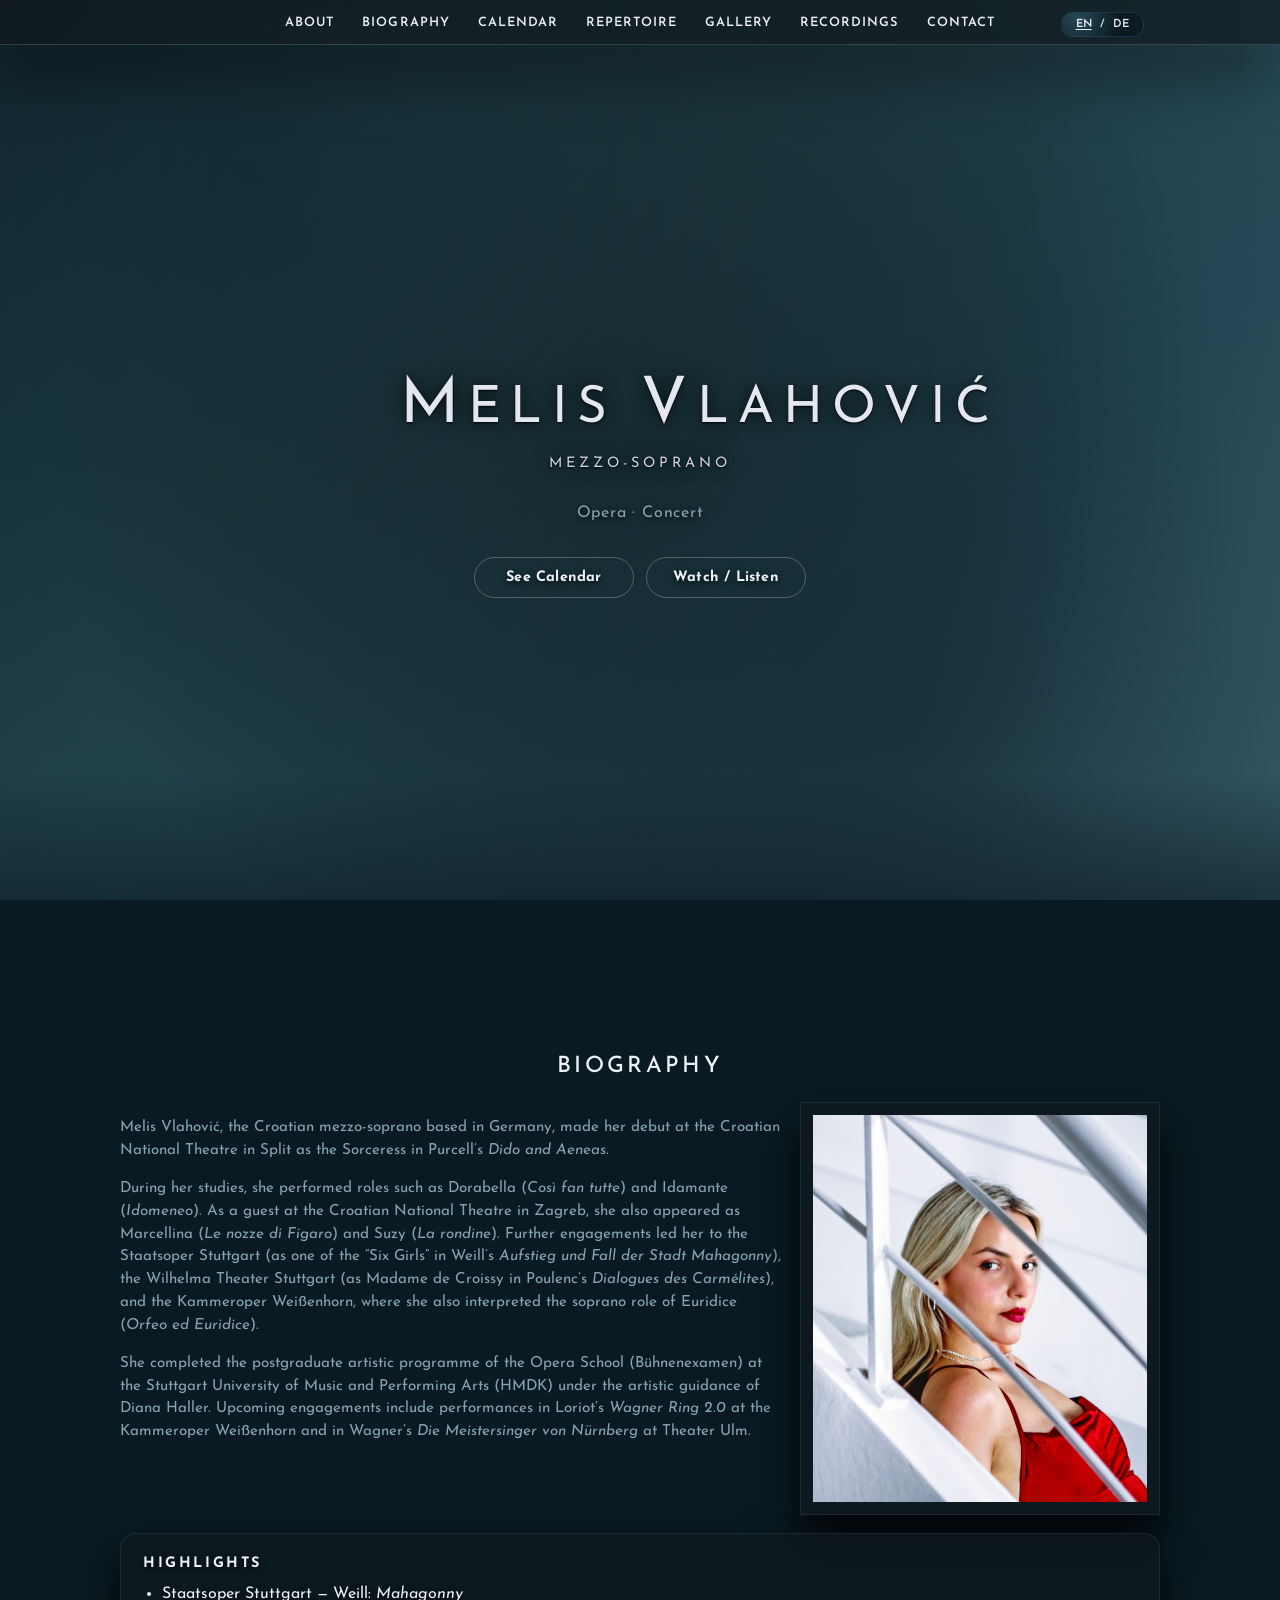
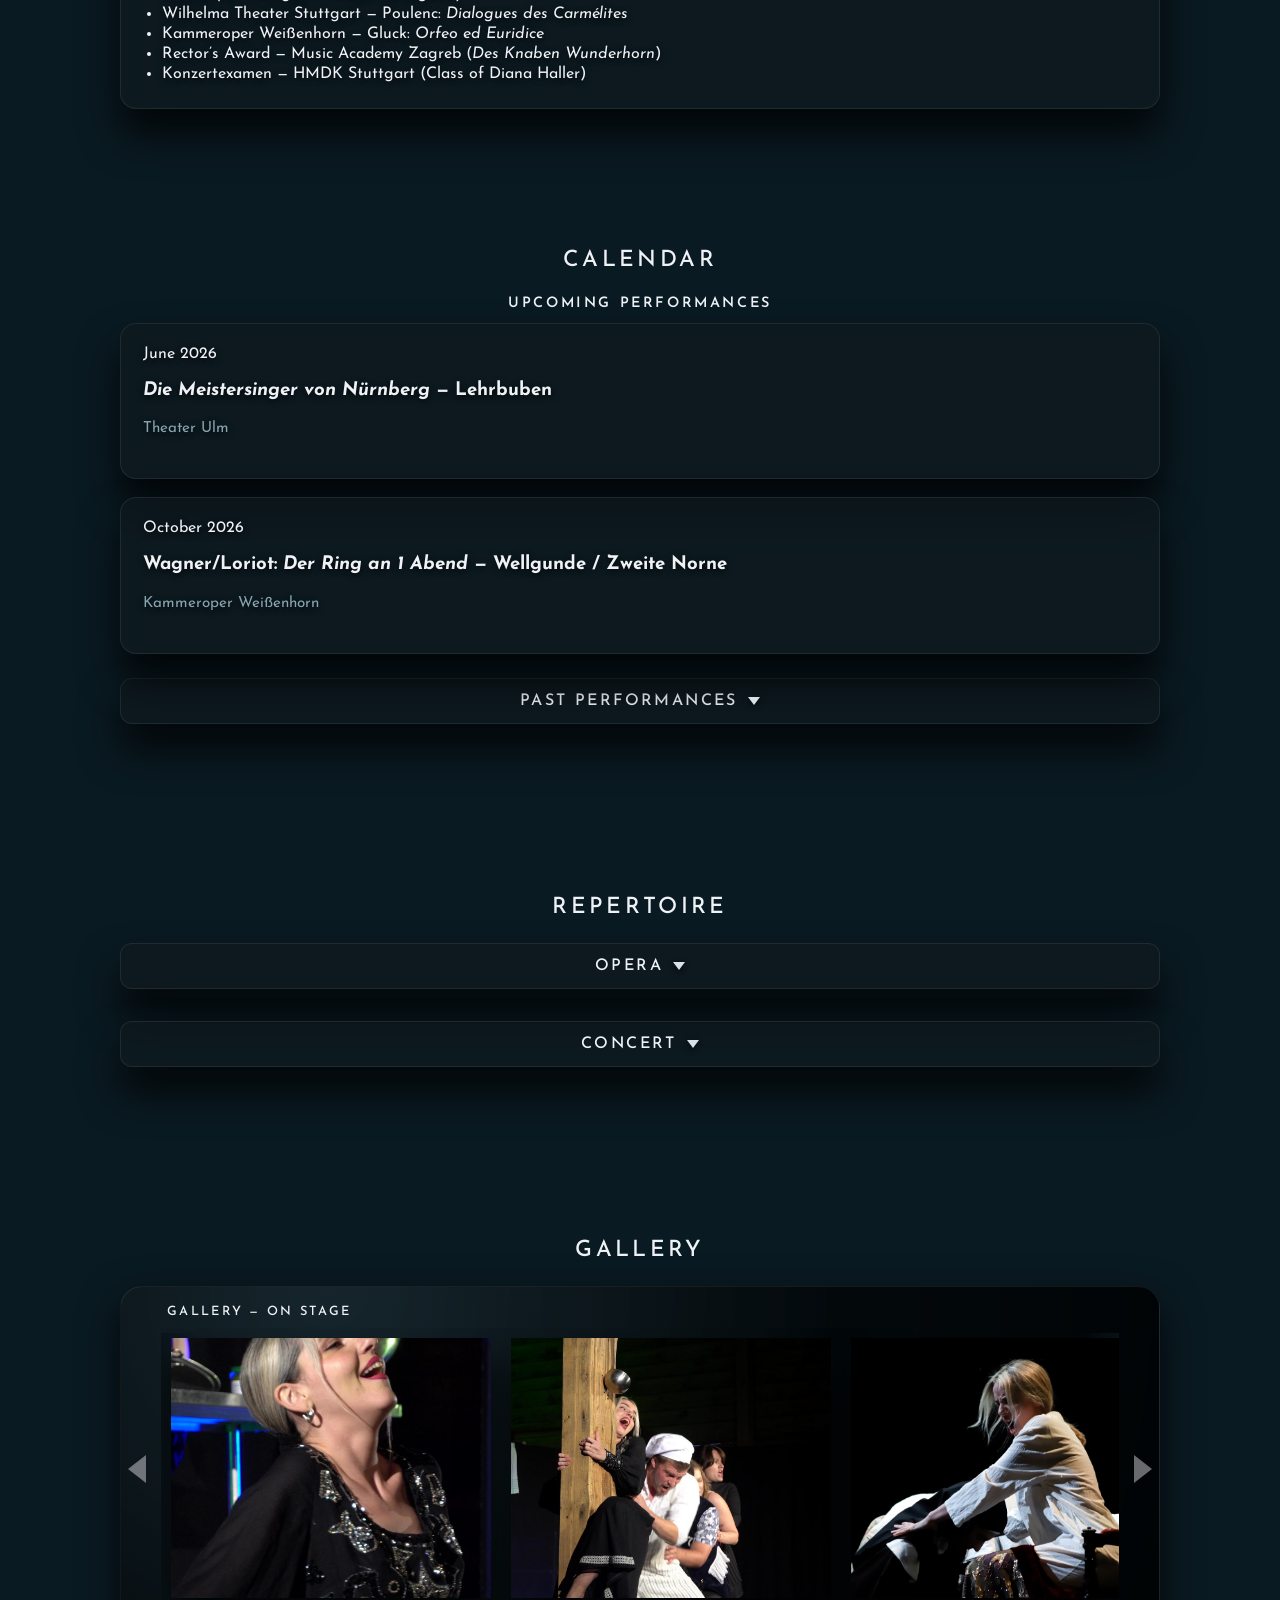
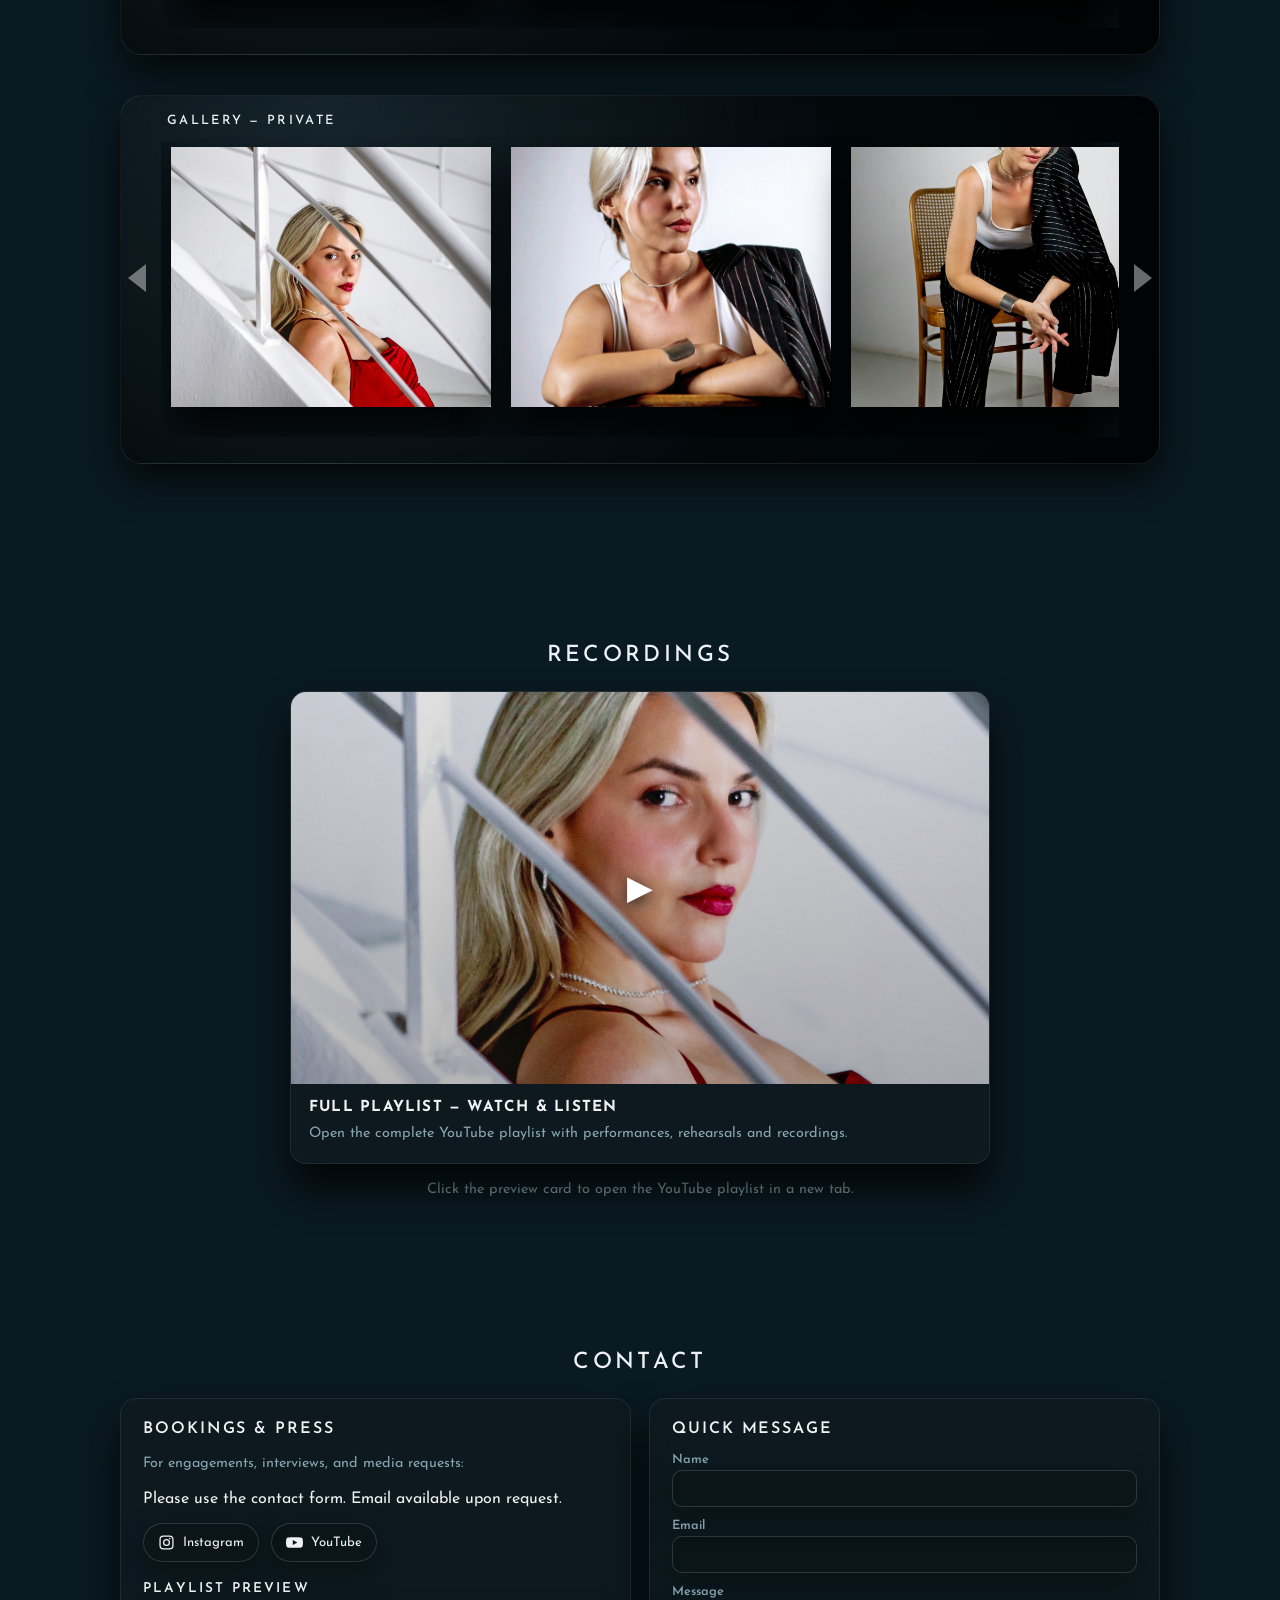
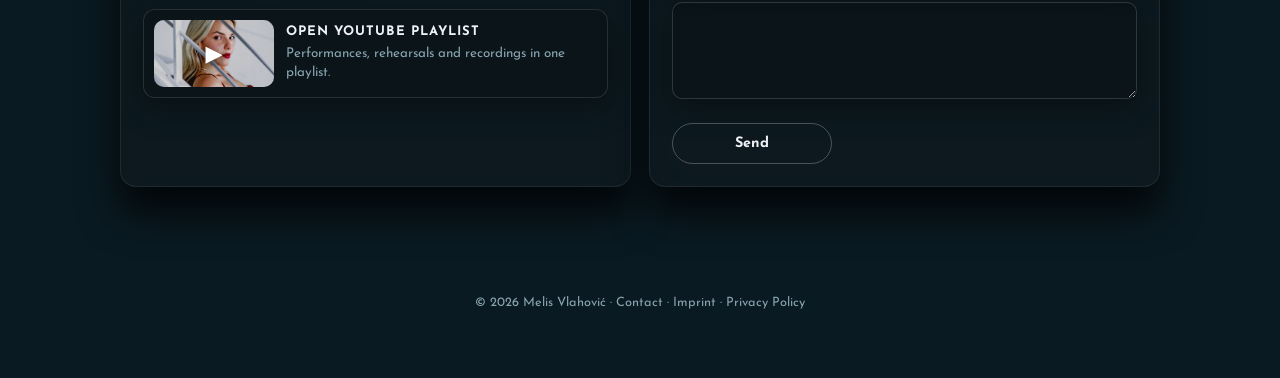
==== index.html @ 6793772f "Update index.html" ====
<!doctype html>
<html lang="en" class="preload">
<head>
  <link rel="icon" type="image/png" href="images/logo.png">

  <meta charset="utf-8" />
  <meta name="viewport" content="width=device-width, initial-scale=1" />

  <title>Melis Vlahović | Opera Singer & Mezzo-Soprano</title>

  <meta name="description"
        content="Official website of Melis Vlahović, opera singer and mezzo-soprano. Discover biography, repertoire, concerts, gallery and recordings." />
  <meta name="robots" content="index, follow" />
  <link rel="canonical" href="https://melisvlahovic.com/" />

  <meta http-equiv="Cache-Control" content="no-cache, no-store, must-revalidate">
  <meta http-equiv="Pragma" content="no-cache">
  <meta http-equiv="Expires" content="0">

  <meta property="og:type" content="website" />
  <meta property="og:site_name" content="Melis Vlahović" />
  <meta property="og:title" content="Melis Vlahović | Opera Singer & Mezzo-Soprano" />
  <meta property="og:description"
        content="Official website of Melis Vlahović, opera singer and mezzo-soprano. Discover biography, repertoire, concerts, gallery and recordings." />
  <meta property="og:image" content="https://melisvlahovic.com/images/bio.jpg?v=20251103" />
  <meta property="og:url" content="https://melisvlahovic.com/" />

  <meta name="twitter:card" content="summary_large_image" />
  <meta name="twitter:title" content="Melis Vlahović | Opera Singer & Mezzo-Soprano" />
  <meta name="twitter:description"
        content="Official website of Melis Vlahović, opera singer and mezzo-soprano." />
  <meta name="twitter:image" content="https://melisvlahovic.com/images/bio.jpg?v=20251103" />

  <script type="application/ld+json">
  {
    "@context": "https://schema.org",
    "@graph": [
      {
        "@type": "Person",
        "name": "Melis Vlahović",
        "alternateName": "Melis Vlahovic",
        "url": "https://melisvlahovic.com/",
        "image": "https://melisvlahovic.com/images/bio.jpg?v=20251103",
        "jobTitle": "Opera Singer",
        "description": "Melis Vlahović is a Croatian opera singer and mezzo-soprano based in Germany.",
        "nationality": "Croatian",
        "sameAs": [
          "https://www.instagram.com/melisvlahovic/",
          "https://youtube.com/playlist?list=PLsfj3DKT0-bZKl4kpj47O-Vz7iisqOKpC"
        ],
        "knowsAbout": [
          "Opera",
          "Opera singing",
          "Mezzo-soprano",
          "Concert performance",
          "Classical music"
        ],
        "homeLocation": {
          "@type": "Country",
          "name": "Germany"
        },
        "workLocation": [
          {
            "@type": "Country",
            "name": "Germany"
          },
          {
            "@type": "Country",
            "name": "Croatia"
          }
        ]
      },
      {
        "@type": "WebSite",
        "name": "Melis Vlahović",
        "url": "https://melisvlahovic.com/"
      }
    ]
  }
  </script>

  <script>
    (function () {
      const root = document.documentElement;
      const showPage = () => root.classList.remove('preload');

      if ('fonts' in document) {
        Promise.race([
          document.fonts.ready,
          new Promise(resolve => setTimeout(resolve, 1200))
        ]).then(showPage);
      } else {
        window.addEventListener('load', showPage);
      }
    })();
  </script>

  <link rel="preconnect" href="https://fonts.googleapis.com">
  <link rel="preconnect" href="https://fonts.gstatic.com" crossorigin>
  <link href="https://fonts.googleapis.com/css2?family=Josefin+Sans:wght@300;400;500;600;700&display=block" rel="stylesheet">

  <link rel="preload" as="image" href="images/bg.jpg?v=20251103">

  <style>
  :root {
    --text: #eef2f6;
    --muted: #88a4af;
    --surface-glass: rgba(15,25,30,0.6);
    --surface-border: rgba(255,255,255,0.08);
    --radius: 16px;
    --shadow-strong: 0 25px 40px rgba(0,0,0,0.8);
    --shadow-soft: 0 10px 30px rgba(0,0,0,.35);
    --accent-border: rgba(255,255,255,0.25);
    --accent-bg: rgba(255,255,255,0.08);
    --accent-bg-hover: rgba(255,255,255,0.15);
    --maxw: 1080px;
    --font-sans: "Josefin Sans", ui-sans-serif, system-ui, -apple-system, Segoe UI, Roboto, "Helvetica Neue", Arial;
    --font-elegant: "Didot","Bodoni MT","Times New Roman",serif;

    --lang-btn-bg: radial-gradient(circle at 20% 20%, rgba(40,77,93,0.9) 0%, rgba(10,26,34,0.8) 60%);
    --lang-btn-border: rgba(40,77,93,0.5);
    --lang-btn-text: #eef2f6;
  }

  * { box-sizing: border-box; }

  html, body {
    height: 100%;
    scroll-behavior: smooth;
    margin: 0;
  }

  html.preload body {
    opacity: 0;
  }

  body {
    font-family: var(--font-sans);
    color: var(--text);
    background:
      radial-gradient(circle at 30% 20%, rgba(84,141,150,0.18) 0%, rgba(0,0,0,0) 60%),
      radial-gradient(circle at 70% 80%, rgba(13,31,38,0.8) 0%, rgba(0,0,0,0) 70%),
      radial-gradient(circle at 50% 50%, rgba(9,20,26,0.9) 0%, rgba(0,0,0,0) 75%),
      linear-gradient(145deg, #0a1a22 0%, #122f34 25%, #1d3a40 40%, #284d5d 65%, #3a5f6d 80%, #436c7a 100%);
    background-attachment: fixed;
    background-color: #0a1a22;
    -webkit-font-smoothing: antialiased;
    transition: opacity .28s ease;
  }

  a { color: inherit; text-decoration-thickness: .08em; text-underline-offset: .18em; }

  a:focus-visible,
  button:focus-visible,
  input:focus-visible,
  textarea:focus-visible {
    outline: 2px solid #ffffff;
    outline-offset: 3px;
  }

  input, textarea,
  .bio-text-col, .bio-text-col *,
  .bio-highlights-card, .bio-highlights-card * {
    -webkit-user-select: text;
    user-select: text;
  }

  img {
    -webkit-user-drag: auto;
    user-select: auto;
  }

  .container { max-width: var(--maxw); margin: 0 auto; padding: 0 20px; }

  header.nav {
    position: sticky;
    top: 0;
    z-index: 100;
    backdrop-filter: blur(10px);
    background: rgba(15,20,25,0.6);
    border-bottom: 1px solid rgba(255,255,255,0.15);
    box-shadow: 0 30px 60px rgba(0,0,0,0.4);
  }

  .nav-inner {
    display: flex;
    flex-wrap: wrap;
    align-items: center;
    justify-content: center;
    gap: 12px;
    padding: 14px 0;
    text-align: center;
    position: relative;
  }

  nav.top-nav ul {
    list-style: none;
    display: flex;
    flex-wrap: wrap;
    gap: 28px;
    margin: 0;
    padding: 0;
    align-items: center;
    justify-content: center;
    text-align: center;
  }

  nav.top-nav a {
    color: var(--text);
    text-decoration: none;
    font-weight: 600;
    letter-spacing: .08em;
    text-transform: uppercase;
    font-size: .8rem;
    padding: 8px 0;
  }

  nav.top-nav a:hover, nav.top-nav a:focus { color: var(--muted); }

  .nav-right-row {
    position: absolute;
    right: 16px;
    top: 12px;
    display: flex;
    align-items: center;
    gap: 10px;
  }

  .lang-switcher-top {
    border-radius: 999px;
    padding: 6px 10px;
    background: var(--lang-btn-bg);
    border: 1px solid var(--lang-btn-border);
    color: var(--lang-btn-text);
    font-weight: 600;
    letter-spacing: .12em;
    text-transform: uppercase;
    font-size: .7rem;
    line-height: 1;
    display: flex;
    align-items: center;
    gap: 4px;
    text-shadow: 0 1px 1px rgba(0,0,0,0.3);
  }

  .lang-switcher-top button {
    background: transparent;
    border: 0;
    color: inherit;
    font: inherit;
    cursor: pointer;
    padding: 0 4px;
  }

  .lang-switcher-top button.active {
    text-decoration: underline;
    text-underline-offset: 2px;
  }

  .hero {
    position: relative;
    background-image:
      radial-gradient(circle at 20% 20%, rgba(11,28,38,0.4) 0%, rgba(29,58,64,0.3) 40%, rgba(40,77,93,0.3) 70%, rgba(67,108,122,0.3) 100%),
      url("images/bg.jpg?v=20251103");
    background-size: cover;
    background-repeat: no-repeat;
    background-position: 50% 50%;
    background-attachment: fixed;
    min-height: 110vh;
    display: flex;
    align-items: center;
    padding-bottom: 120px;
    font-family: var(--font-sans);
  }

  .hero::after {
    content: "";
    position: absolute;
    left: 0; right: 0; bottom: 0;
    height: 260px;
    background: linear-gradient(
      to bottom,
      rgba(10,26,34,0) 0%,
      rgba(10,26,34,0.5) 40%,
      rgba(10,26,34,0.85) 70%,
      #0a1a22 100%
    );
    pointer-events: none;
  }

  .hero-inner {
    position: relative;
    width: 100%;
    max-width: 520px;
    padding: 0 20px;
    text-align: center;
    color: var(--text);
    text-shadow: 0 2px 6px rgba(0,0,0,0.8);
    margin: 0 auto;
    margin-top: 40px;
  }

  .hero-name-block {
    text-transform: uppercase;
    font-family: var(--font-sans);
    line-height: 1.15;
    letter-spacing: .14em;
    margin: 0;
  }

  .hero-name-main,
  .hero-name-role {
    display: block;
    font-weight: 400;
    color: #e4e7f0;
    text-shadow:
      0 1px 2px rgba(0,0,0,0.9),
      0 0 18px rgba(0,0,0,0.8);
  }

  .hero-name-main {
    font-size: clamp(2.4rem, 4vw, 3.4rem);
    letter-spacing: .18em;
    white-space: nowrap;
  }

  .hero-name-part {
    display: inline-block;
  }

  .hero-name-main .hero-initial {
    font-size: 1.25em;
    display: inline-block;
  }

  .hero-name-main .rest-name {
    letter-spacing: .18em;
  }

  .hero-name-role {
    font-size: clamp(0.8rem, 1.2vw, 0.9rem);
    margin-top: 12px;
    letter-spacing: .28em;
    color: #d0d4de;
  }

  .hero-lines {
    max-width: 480px;
    margin: 28px auto 32px auto;
    color: var(--muted);
    font-size: 1rem;
    line-height: 1.5;
    text-shadow: 0 2px 6px rgba(0,0,0,0.8);
    text-align: center;
    letter-spacing: .05em;
  }

  .cta-row {
    display: flex;
    gap: 12px;
    flex-wrap: wrap;
    justify-content: center;
    margin-top: 8px;
    margin-bottom: 32px;
  }

  .btn {
    appearance: none;
    border: 0;
    border-radius: 999px;
    padding: 12px 18px;
    font-weight: 700;
    cursor: pointer;
    background: linear-gradient(135deg, #c6a667, #8fb9ff);
    color: #111;
    box-shadow: 0 2px 8px rgba(0,0,0,0.28);
    letter-spacing: .2px;
    min-width: 160px;
    text-align: center;
    text-decoration: none;
    font-size: .9rem;
    font-family: inherit;
  }

  .btn.secondary {
    background: transparent;
    color: var(--text);
    border: 1px solid rgba(255,255,255,0.25);
    box-shadow: none;
  }

  section.std-section { padding: 80px 0 60px; }

  section.std-section h2 {
    font-size: clamp(1.2rem, 2vw, 1.4rem);
    text-align: center;
    margin: 0 0 24px;
    color: var(--text);
    text-transform: uppercase;
    letter-spacing: .15em;
    font-weight: 500;
    font-family: var(--font-sans);
  }

  #biography.std-section {
    margin-top: -40px;
    padding-top: 60px;
  }

  .grid { display: grid; gap: 18px; }

  .card {
    background: var(--surface-glass);
    border-radius: var(--radius);
    border: 1px solid var(--surface-border);
    box-shadow: var(--shadow-strong);
    padding: 22px;
    backdrop-filter: blur(10px);
    color: var(--text);
    text-shadow: 0 2px 6px rgba(0,0,0,0.8);
  }

  .lead { color: var(--muted); font-size: .95rem; line-height: 1.5; }
  .list { padding-left: 1.2rem; margin: 0; }
  .list li { margin-bottom: 4px; }

  .bio-grid { display: grid; gap: 18px; }

  @media(min-width:900px){
    .bio-grid {
      grid-template-columns: minmax(0,1fr) 360px;
      align-items: start;
    }
  }

  .bio-photo-frame {
    background: var(--surface-glass);
    border: 1px solid var(--surface-border);
    border-radius: 0;
    box-shadow: var(--shadow-strong);
    padding: 12px;
    backdrop-filter: blur(10px);
  }

  .bio-photo-inner {
    width: 100%;
    aspect-ratio: 3 / 3.48;
    border-radius: 0;
    overflow: hidden;
    background: #000;
  }

  .bio-photo-inner img {
    width: 100%;
    height: 100%;
    object-fit: cover;
    display: block;
  }

  .bio-highlights-card { grid-column: 1 / -1; }

  .calendar-lang-wrap {
    display: grid;
    gap: 28px;
  }

  .calendar-group-title {
    margin: 0 0 12px;
    font-size: .9rem;
    letter-spacing: .18em;
    text-transform: uppercase;
    font-weight: 600;
    color: var(--text);
    text-align: center;
  }

  .calendar-subgrid {
    display: grid;
    gap: 18px;
  }

  .rep-block { margin-bottom: 32px; }

  .rep-header-btn {
    width: 100%;
    background: var(--surface-glass);
    border: 1px solid var(--surface-border);
    border-radius: 12px;
    padding: 14px 16px;
    cursor: pointer;
    color: var(--text);
    font-family: var(--font-sans);
    font-size: 1rem;
    font-weight: 500;
    text-transform: uppercase;
    letter-spacing: .15em;
    display: flex;
    justify-content: center;
    align-items: center;
    gap: 10px;
    box-shadow: var(--shadow-strong);
  }

  .rep-header-btn .caret {
    width: 0;
    height: 0;
    border-left: 6px solid transparent;
    border-right: 6px solid transparent;
    border-top: 8px solid #d8e2e6;
    filter: drop-shadow(0 2px 3px rgba(0,0,0,0.8));
  }

  .rep-header-btn.open .caret { transform: rotate(180deg); }
  .rep-content { display: none; margin-top: 16px; }
  .rep-content.open { display: block; }
  .rep-columns { display: grid; gap: 18px; }

  @media(min-width:700px){
    .rep-columns { grid-template-columns: repeat(2,1fr); }
  }

  .rep-col {
    background: var(--surface-glass);
    border-radius: var(--radius);
    border: 1px solid var(--surface-border);
    padding: 20px;
    box-shadow: var(--shadow-strong);
  }

  .rep-col h3 {
    margin-top: 0;
    font-size: .9rem;
    font-weight: 600;
    letter-spacing: .18em;
    text-transform: uppercase;
    color: var(--text);
  }

  .rep-role-list {
    list-style: none;
    padding: 0;
    margin: 0;
    display: grid;
    gap: 8px;
    font-size: .9rem;
    line-height: 1.4;
  }

  .rep-role-list li {
    background: rgba(0,0,0,0.3);
    padding: 8px 12px;
    border-radius: 8px;
    border: 1px solid rgba(255,255,255,0.15);
    box-shadow: var(--shadow-soft);
  }

  .carousel-block {
    max-width: 1200px;
    margin: 0 auto 40px;
    position: relative;
    padding: 18px 40px 26px;
    border-radius: 22px;
    border: 1px solid rgba(255,255,255,0.08);
    background: radial-gradient(circle at 20% 0%, rgba(255,255,255,0.05) 0%, rgba(0,0,0,0.65) 55%, rgba(0,0,0,0.85) 100%);
    box-shadow: 0 16px 40px rgba(0,0,0,0.75);
  }

  .carousel-block::before,
  .carousel-block::after {
    content: "";
    position: absolute;
    top: 46px;
    bottom: 26px;
    width: 40px;
    pointer-events: none;
    z-index: 5;
  }

  .carousel-block::before {
    left: 40px;
    background: linear-gradient(to right,
      rgba(10, 20, 26, 0.95),
      rgba(10, 20, 26, 0.0)
    );
  }

  .carousel-block::after {
    right: 40px;
    background: linear-gradient(to left,
      rgba(10, 20, 26, 0.95),
      rgba(10, 20, 26, 0.0)
    );
  }

  .bar {
    display: flex;
    align-items: center;
    justify-content: space-between;
    color: var(--text);
    margin-bottom: 10px;
    padding: 0 6px;
    position: relative;
    z-index: 10;
  }

  .bar h3 {
    margin: 0;
    font-size: .8rem;
    letter-spacing: .18em;
    text-transform: uppercase;
    font-weight: 500;
  }

  .carousel-track {
    display: flex;
    gap: 20px;
    overflow-x: auto;
    scroll-snap-type: x mandatory;
    -webkit-overflow-scrolling: touch;
    padding: 10px 10px 30px;
    scrollbar-width: none;
    position: relative;
    z-index: 6;
  }

  .carousel-track::-webkit-scrollbar { display: none; }

  .img-frame {
    width: 320px;
    height: 260px;
    border-radius: 0;
    overflow: hidden;
    background: #000;
    box-shadow: var(--shadow-strong);
    cursor: pointer;
    flex: 0 0 auto;
    scroll-snap-align: center;
  }

  .img-frame img {
    width: 100%;
    height: 100%;
    object-fit: cover;
    cursor: zoom-in;
    display: block;
  }

  .video-card {
    display: block;
    text-decoration: none;
    color: var(--text);
    background: var(--surface-glass);
    border-radius: var(--radius);
    border: 1px solid var(--surface-border);
    box-shadow: var(--shadow-strong);
    overflow: hidden;
    backdrop-filter: blur(10px);
    transition: transform .2s ease, border-color .2s ease, background .2s ease;
  }

  .video-card:hover {
    transform: translateY(-2px);
    border-color: rgba(255,255,255,0.18);
    background: rgba(20,30,36,0.72);
  }

  .video-thumb {
    position: relative;
    aspect-ratio: 16 / 9;
    background: #000;
    overflow: hidden;
  }

  .video-thumb img {
    width: 100%;
    height: 100%;
    object-fit: cover;
    display: block;
  }

  .video-thumb::after {
    content: "▶";
    position: absolute;
    inset: 0;
    display: grid;
    place-items: center;
    font-size: 2.1rem;
    color: #fff;
    text-shadow: 0 4px 16px rgba(0,0,0,0.8);
    background: linear-gradient(to bottom, rgba(0,0,0,0.12), rgba(0,0,0,0.28));
    pointer-events: none;
  }

  .video-card-body {
    padding: 16px 18px 18px;
  }

  .video-card-title {
    margin: 0 0 8px;
    font-size: .95rem;
    letter-spacing: .08em;
    text-transform: uppercase;
  }

  .video-card-text {
    margin: 0;
    color: var(--muted);
    font-size: .9rem;
    line-height: 1.5;
  }

  .recordings-grid {
    display: grid;
    gap: 18px;
    max-width: 700px;
    margin: 0 auto;
  }

  .recordings-note {
    margin-top: 18px;
    color: var(--muted);
    font-size: .9rem;
    text-align: center;
  }

  .contact-grid { display: grid; gap: 18px; }

  @media(min-width:800px){
    .contact-grid { grid-template-columns: repeat(2,1fr); }
  }

  .contact-card {
    background: var(--surface-glass);
    border-radius: var(--radius);
    border: 1px solid var(--surface-border);
    box-shadow: var(--shadow-strong);
    padding: 22px;
    backdrop-filter: blur(10px);
  }

  .contact-card h3 {
    margin-top: 0;
    font-size: 1rem;
    letter-spacing: .12em;
    text-transform: uppercase;
    font-weight: 600;
  }

  .lead-small {
    color: var(--muted);
    font-size: .9rem;
    line-height: 1.5;
    margin-bottom: 16px;
  }

  .socials {
    display: flex;
    flex-wrap: wrap;
    gap: 12px;
  }

  .chip-inline {
    border: 1px solid rgba(255,255,255,0.15);
    border-radius: 999px;
    padding: 10px 14px;
    text-decoration: none;
    font-size: .82rem;
    color: var(--text);
    background: rgba(0,0,0,0.2);
    box-shadow: var(--shadow-soft);
    display: inline-flex;
    align-items: center;
    gap: 8px;
    transition: transform .18s ease, background .18s ease, border-color .18s ease;
  }

  .chip-inline:hover {
    transform: translateY(-1px);
    background: rgba(255,255,255,0.06);
    border-color: rgba(255,255,255,0.22);
  }

  .chip-inline svg {
    width: 17px;
    height: 17px;
    fill: currentColor;
    flex: 0 0 auto;
  }

  .contact-media-list {
    margin-top: 20px;
    display: grid;
    gap: 12px;
  }

  .contact-media-list h4 {
    margin: 0 0 2px;
    font-size: .85rem;
    letter-spacing: .16em;
    text-transform: uppercase;
    font-weight: 600;
    color: var(--text);
  }

  .mini-video-link {
    display: grid;
    grid-template-columns: 120px 1fr;
    gap: 12px;
    align-items: center;
    text-decoration: none;
    color: var(--text);
    padding: 10px;
    border: 1px solid rgba(255,255,255,0.12);
    border-radius: 12px;
    background: rgba(0,0,0,0.2);
    box-shadow: var(--shadow-soft);
    transition: transform .18s ease, background .18s ease, border-color .18s ease;
  }

  .mini-video-link:hover {
    transform: translateY(-1px);
    background: rgba(255,255,255,0.06);
    border-color: rgba(255,255,255,0.22);
  }

  .mini-video-thumb {
    position: relative;
    aspect-ratio: 16 / 9;
    overflow: hidden;
    background: #000;
    border-radius: 10px;
  }

  .mini-video-thumb img {
    width: 100%;
    height: 100%;
    object-fit: cover;
    display: block;
  }

  .mini-video-thumb::after {
    content: "▶";
    position: absolute;
    inset: 0;
    display: grid;
    place-items: center;
    color: #fff;
    font-size: 1.4rem;
    text-shadow: 0 3px 12px rgba(0,0,0,0.8);
    background: rgba(0,0,0,0.18);
    pointer-events: none;
  }

  .mini-video-title {
    margin: 0 0 6px;
    font-size: .82rem;
    letter-spacing: .08em;
    text-transform: uppercase;
  }

  .mini-video-text {
    margin: 0;
    color: var(--muted);
    font-size: .84rem;
    line-height: 1.45;
  }

  label {
    font-size: .8rem;
    font-weight: 600;
    color: var(--muted);
    display: block;
    margin-bottom: 4px;
  }

  input, textarea {
    width: 100%;
    padding: 10px;
    margin: 0 0 12px;
    border-radius: 10px;
    background: rgba(0,0,0,0.2);
    border: 1px solid rgba(255,255,255,0.15);
    color: var(--text);
    font-family: inherit;
    font-size: .9rem;
    box-shadow: var(--shadow-soft);
  }

  input:focus, textarea:focus { outline: 1px solid var(--muted); }

  footer.site-footer {
    padding: 36px 0 56px;
    color: var(--muted);
    text-align: center;
    font-size: .8rem;
  }

  .legal-link {
    background: transparent;
    border: 0;
    padding: 0;
    margin: 0;
    color: var(--muted);
    text-decoration: none;
    font: inherit;
    cursor: pointer;
  }

  .legal-link:hover,
  .legal-link:focus {
    color: var(--text);
  }

  .legal-card h3 {
    margin-top: 22px;
    margin-bottom: 8px;
    font-size: .95rem;
    letter-spacing: .08em;
    text-transform: uppercase;
  }

  .legal-card p {
    margin: 10px 0;
    line-height: 1.7;
  }

  .lightbox-overlay {
    position: fixed;
    inset: 0;
    background: rgba(0,0,0,0.75);
    backdrop-filter: blur(4px);
    display: none;
    align-items: center;
    justify-content: center;
    padding: 20px;
    z-index: 9999;
  }

  .lightbox-overlay.active { display: flex; }

  .lightbox-inner-wrap {
    display: flex;
    flex-direction: column;
    align-items: center;
    max-width: 90vw;
  }

  .lightbox-inner {
    max-width: 90vw;
    max-height: 90vh;
    width: 90vw;
    height: 90vh;
    border-radius: 0;
    overflow: hidden;
    background: #000;
    box-shadow: 0 20px 40px rgba(0,0,0,0.9), 0 0 30px rgba(0,0,0,0.7);
    border: 1px solid rgba(255,255,255,0.25);
    display: flex;
    align-items: center;
    justify-content: center;
  }

  .lightbox-inner img {
    width: 100%;
    height: 100%;
    object-fit: contain;
    display: block;
    background: #000;
  }

  .lightbox-credit {
    margin-top: 12px;
    padding: 8px 12px;
    max-width: 90vw;
    text-align: center;
    font-size: .88rem;
    line-height: 1.4;
    color: #d8e2e6;
    background: rgba(0,0,0,0.45);
    border: 1px solid rgba(255,255,255,0.14);
    box-shadow: 0 8px 18px rgba(0,0,0,0.45);
  }

  .lightbox-credit a {
    color: #eef2f6;
    text-decoration: underline;
    text-underline-offset: 2px;
  }

  .lightbox-arrow {
    position: absolute;
    top: 50%;
    transform: translateY(-50%);
    width: 46px;
    height: 46px;
    border-radius: 999px;
    border: 1px solid rgba(255,255,255,0.7);
    background: rgba(0,0,0,0.5);
    color: #f5f5f5;
    display: flex;
    align-items: center;
    justify-content: center;
    font-size: 1.6rem;
    cursor: pointer;
    box-shadow: 0 8px 18px rgba(0,0,0,0.8);
  }

  .lightbox-arrow:hover {
    background: rgba(255,255,255,0.15);
  }

  .lightbox-prev { left: 24px; }
  .lightbox-next { right: 24px; }

  .gallery-arrow {
    position: absolute;
    top: 50%;
    transform: translateY(-50%);
    width: 52px;
    height: 52px;
    cursor: pointer;
    border: none;
    background: none;
    z-index: 20;
    opacity: 0.45;
    transition: opacity 0.18s ease, transform 0.18s ease;
  }

  .gallery-arrow-left::before,
  .gallery-arrow-right::before {
    content: "";
    display: inline-block;
    border-top: 14px solid transparent;
    border-bottom: 14px solid transparent;
  }

  .gallery-arrow-left::before {
    border-right: 18px solid rgba(255,255,255,0.9);
  }

  .gallery-arrow-right::before {
    border-left: 18px solid rgba(255,255,255,0.9);
  }

  .gallery-arrow-left { left: -10px; }
  .gallery-arrow-right { right: -10px; }

  .gallery-arrow:hover::before {
    filter: drop-shadow(0 0 4px rgba(255,255,255,0.8));
  }

  .gallery-arrow:hover {
    opacity: 1;
    transform: translateY(-50%) scale(1.06);
  }

  .to-top {
    position: fixed;
    right: 18px;
    bottom: 18px;
    z-index: 150;
    border: 1px solid rgba(255,255,255,0.18);
    background: rgba(10,26,34,0.82);
    color: var(--text);
    border-radius: 999px;
    padding: 12px 14px;
    min-width: 54px;
    box-shadow: 0 14px 30px rgba(0,0,0,0.35);
    backdrop-filter: blur(10px);
    cursor: pointer;
    font-family: inherit;
    font-size: .78rem;
    font-weight: 700;
    letter-spacing: .08em;
    text-transform: uppercase;
    opacity: 0;
    visibility: hidden;
    transform: translateY(12px);
    transition: opacity .2s ease, transform .2s ease, visibility .2s ease, background .2s ease;
  }

  .to-top.show {
    opacity: 1;
    visibility: visible;
    transform: translateY(0);
  }

  .to-top:hover {
    background: rgba(255,255,255,0.1);
  }

  @media (max-width: 980px) {
    .nav-right-row {
      position: static;
      width: 100%;
      justify-content: center;
      margin-top: 4px;
    }

    .nav-inner {
      padding-bottom: 12px;
    }

    nav.top-nav ul {
      gap: 16px;
    }
  }

  @media (max-width: 768px) {
    body {
      background-attachment: scroll;
    }

    .container {
      padding: 0 16px;
    }

    .hero {
      background-attachment: scroll;
      min-height: 100svh;
      padding-top: 40px;
      padding-bottom: 72px;
      align-items: center;
    }

    .hero::after {
      height: 220px;
    }

    .hero-inner {
      max-width: 100%;
      margin-top: 24px;
    }

    .hero-name-main {
      white-space: normal;
      line-height: 1.1;
      font-size: clamp(2rem, 9vw, 3rem);
    }

    .hero-name-part {
      display: block;
    }

    .hero-name-part + .hero-name-part {
      margin-top: 8px;
    }

    .hero-name-role {
      letter-spacing: .2em;
    }

    .hero-lines {
      margin: 22px auto 26px;
      font-size: .95rem;
    }

    .cta-row {
      flex-direction: column;
      align-items: center;
      gap: 10px;
    }

    .cta-row .btn {
      width: 100%;
      max-width: 280px;
    }

    #biography.std-section {
      margin-top: -20px;
      padding-top: 48px;
    }

    section.std-section {
      padding: 64px 0 48px;
    }

    .bio-photo-col {
      order: -1;
    }

    .bio-photo-frame {
      max-width: 420px;
      margin: 0 auto;
    }

    .contact-card,
    .card,
    .rep-col {
      padding: 18px;
    }

    .lightbox-inner {
      width: 94vw;
      height: 80vh;
    }

    .lightbox-credit {
      max-width: 94vw;
      font-size: .84rem;
      margin-top: 10px;
    }

    .lightbox-prev { left: 12px; }
    .lightbox-next { right: 12px; }

    .to-top {
      right: 14px;
      bottom: 14px;
      padding: 11px 13px;
      min-width: 50px;
      font-size: .72rem;
    }
  }

  @media (max-width: 640px) {
    nav.top-nav ul {
      gap: 10px 14px;
    }

    nav.top-nav a {
      font-size: .74rem;
      letter-spacing: .06em;
    }

    .carousel-block {
      padding: 16px 14px 20px;
      border-radius: 18px;
    }

    .carousel-block::before,
    .carousel-block::after,
    .gallery-arrow {
      display: none;
    }

    .carousel-track {
      padding: 8px 4px 16px;
      gap: 14px;
    }

    .img-frame {
      width: 240px;
      height: 190px;
    }

    .bar h3 {
      font-size: .74rem;
    }

    .socials {
      gap: 10px;
    }

    .chip-inline {
      width: 100%;
      justify-content: center;
    }

    .mini-video-link {
      grid-template-columns: 1fr;
    }
  }

  @media (max-width: 420px) {
    .hero-name-role {
      font-size: .76rem;
      letter-spacing: .16em;
    }

    .hero-name-main {
      font-size: clamp(1.9rem, 10vw, 2.5rem);
      letter-spacing: .14em;
    }

    .hero-name-main .rest-name {
      letter-spacing: .14em;
    }

    .img-frame {
      width: 210px;
      height: 170px;
    }

    .rep-header-btn {
      font-size: .92rem;
      padding: 13px 12px;
    }
  }
  </style>
</head>

<body>
<header class="nav">
  <div class="container">
    <div class="nav-inner">
      <nav aria-label="Primary" class="top-nav">
        <ul>
          <li><a href="#home" data-i18n="nav_about">About</a></li>
          <li><a href="#biography" data-i18n="nav_biography">Biography</a></li>
          <li><a href="#calendar" data-i18n="nav_calendar">Calendar</a></li>
          <li><a href="#repertoire" data-i18n="nav_repertoire">Repertoire</a></li>
          <li><a href="#gallery" data-i18n="nav_gallery">Gallery</a></li>
          <li><a href="#recordings" data-i18n="nav_recordings">Recordings</a></li>
          <li><a href="#contact" data-i18n="nav_contact">Contact</a></li>
        </ul>
      </nav>

      <div class="nav-right-row">
        <div class="lang-switcher-top" role="group" aria-label="Language switcher">
          <button type="button" data-lang="en" class="active" aria-pressed="true">EN</button>/<button type="button" data-lang="de" aria-pressed="false">DE</button>
        </div>
      </div>
    </div>
  </div>
</header>

<section id="home" class="hero">
  <div class="hero-inner">
    <h1 class="hero-name-block">
      <span class="hero-name-main">
        <span class="hero-name-part">
          <span class="hero-initial">M</span><span class="rest-name">ELIS</span>
        </span>
        <span class="hero-name-part">
          <span class="hero-initial">V</span><span class="rest-name">LAHOVIĆ</span>
        </span>
      </span>
      <span class="hero-name-role">MEZZO-SOPRANO</span>
    </h1>

    <div class="hero-lines">
      <span data-i18n="hero_line_1">Opera · Concert</span>
    </div>

    <div class="cta-row">
      <a class="btn secondary" href="#calendar" data-i18n="hero_cta_calendar">See Calendar</a>
      <a class="btn secondary" href="#recordings" data-i18n="hero_cta_watch">Watch / Listen</a>
    </div>
  </div>
</section>

<main id="top" class="container">

  <section id="biography" class="std-section">
    <h2 data-i18n="section_biography">Biography</h2>

    <div class="bio-grid">
      <div class="bio-text-col" data-lang-section="en">
        <p class="lead">
          Melis Vlahović, the Croatian mezzo-soprano based in Germany, made her debut at the Croatian National Theatre in Split as the Sorceress in Purcell’s <em>Dido and Aeneas</em>.
        </p>
        <p class="lead">
          During her studies, she performed roles such as Dorabella
          (<em>Così fan tutte</em>) and Idamante (<em>Idomeneo</em>). As a guest
          at the Croatian National Theatre in Zagreb, she also appeared as
          Marcellina (<em>Le nozze di Figaro</em>) and Suzy
          (<em>La rondine</em>). Further engagements led her to the Staatsoper
          Stuttgart (as one of the “Six Girls” in Weill’s
          <em>Aufstieg und Fall der Stadt Mahagonny</em>), the Wilhelma Theater
          Stuttgart (as Madame de Croissy in Poulenc’s
          <em>Dialogues des Carmélites</em>), and the Kammeroper Weißenhorn,
          where she also interpreted the soprano role of Euridice
          (<em>Orfeo ed Euridice</em>).
        </p>
        <p class="lead">
          She completed the postgraduate artistic programme of the Opera School
          (Bühnenexamen) at the Stuttgart University of Music and Performing Arts
          (HMDK) under the artistic guidance of Diana Haller. Upcoming engagements
          include performances in Loriot’s <em>Wagner Ring 2.0</em> at the
          Kammeroper Weißenhorn and in Wagner’s
          <em>Die Meistersinger von Nürnberg</em> at Theater Ulm.
        </p>
      </div>

      <div class="bio-text-col" data-lang-section="de" style="display:none;">
        <p class="lead">
          Melis Vlahović, die kroatische Mezzosopranistin mit Sitz in Deutschland, gab ihr Debüt am Kroatischen Nationaltheater in Split in der Rolle der Zauberin in Purcells <em>Dido and Aeneas</em>.
        </p>
        <p class="lead">
          Während ihres Studiums sang sie unter anderem Dorabella
          (<em>Così fan tutte</em>) und Idamante (<em>Idomeneo</em>). Als Gast
          am Kroatischen Nationaltheater Zagreb übernahm sie zudem die Rollen der
          Marcellina (<em>Le nozze di Figaro</em>) und der Suzy
          (<em>La rondine</em>). Weitere Engagements führten sie an die
          Staatsoper Stuttgart (als eines der „Sechs Mädchen“ in Weills
          <em>Aufstieg und Fall der Stadt Mahagonny</em>), an das Wilhelma
          Theater Stuttgart (als Madame de Croissy in Poulencs
          <em>Dialogues des Carmélites</em>) sowie an die Kammeroper Weißenhorn,
          wo sie als Euridice (<em>Orfeo ed Euridice</em>) auch die Sopranpartie
          interpretierte.
        </p>
        <p class="lead">
          Ihr Studium an der Hochschule für Musik und Darstellende Kunst
          Stuttgart (HMDK) schloss sie unter der künstlerischen Betreuung von
          Diana Haller mit dem Bühnenexamen (Opernschule) ab. Zukünftige
          Engagements beinhalten eine Mitwirkung in Loriots
          <em>Wagner Ring 2.0</em> an der Kammeroper Weißenhorn sowie in
          Wagners <em>Die Meistersinger von Nürnberg</em> am Theater Ulm.
        </p>
      </div>

      <div class="bio-photo-col">
        <div class="bio-photo-frame">
          <div class="bio-photo-inner">
            <img src="images/bio.jpg?v=20251103" alt="Melis Vlahović portrait" loading="lazy" />
          </div>
        </div>
      </div>

      <div class="card bio-highlights-card">
        <h3 style="margin-top:0; font-size:.9rem; letter-spacing:.18em; text-transform:uppercase;" data-i18n="highlights_title">Highlights</h3>
        <ul class="list">
          <li>Staatsoper Stuttgart — Weill: <em>Mahagonny</em></li>
          <li>Wilhelma Theater Stuttgart — Poulenc: <em>Dialogues des Carmélites</em></li>
          <li>Kammeroper Weißenhorn — Gluck: <em>Orfeo ed Euridice</em></li>
          <li>Rector’s Award — Music Academy Zagreb (<em>Des Knaben Wunderhorn</em>)</li>
          <li>Konzertexamen — HMDK Stuttgart (Class of Diana Haller)</li>
        </ul>
      </div>
    </div>
  </section>

  <section id="calendar" class="std-section">
    <h2 data-i18n="section_calendar">Calendar</h2>

    <div class="calendar-lang-wrap">
      <div data-lang-section="en">
        <h3 class="calendar-group-title" data-i18n="calendar_upcoming">Upcoming Performances</h3>
        <div class="calendar-subgrid">
          <article class="event card" itemscope itemtype="https://schema.org/Event">
            <time itemprop="startDate" datetime="2026-06">June 2026</time>
            <div>
              <h3 itemprop="name"><em>Die Meistersinger von Nürnberg</em> — Lehrbuben</h3>
              <p class="lead">
                <span itemprop="location" itemscope itemtype="https://schema.org/Place">
                  <span itemprop="name">Theater Ulm</span>
                </span>
              </p>
            </div>
          </article>

          <article class="event card" itemscope itemtype="https://schema.org/Event">
            <time itemprop="startDate" datetime="2026-10">October 2026</time>
            <div>
              <h3 itemprop="name">Wagner/Loriot: <em>Der Ring an 1 Abend</em> — Wellgunde / Zweite Norne</h3>
              <p class="lead">
                <span itemprop="location" itemscope itemtype="https://schema.org/Place">
                  <span itemprop="name">Kammeroper Weißenhorn</span>
                </span>
              </p>
            </div>
          </article>
        </div>

        <div class="rep-block" style="margin-top:24px;">
          <button class="rep-header-btn" data-collapse="past-en"
                  aria-expanded="false" aria-controls="past-en-content">
            <span data-i18n="calendar_past">Past Performances</span>
            <span class="caret" aria-hidden="true"></span>
          </button>

          <div class="rep-content" id="past-en-content" hidden>
            <div class="calendar-subgrid" style="margin-top:16px;">
              <article class="event card">
                <time datetime="2025-05">May 2025</time>
                <div>
                  <h3><em>Weill: Aufstieg und Fall der Stadt Mahagonny</em> — Fünfte Mädchen</h3>
                  <p class="lead">Staatsoper Stuttgart</p>
                </div>
              </article>

              <article class="event card">
                <time datetime="2024-10">October 2024</time>
                <div>
                  <h3><em>Gluck: Orfeo ed Euridice</em> — Euridice</h3>
                  <p class="lead">Kammeroper Weißenhorn</p>
                </div>
              </article>

              <article class="event card">
                <time datetime="2024-06">June 2024</time>
                <div>
                  <h3><em>Weill: Aufstieg und Fall der Stadt Mahagonny</em> — Fünfte Mädchen</h3>
                  <p class="lead">Staatsoper Stuttgart</p>
                </div>
              </article>

              <article class="event card">
                <time datetime="2023-07">July 2023</time>
                <div>
                  <h3><em>Poulenc: Dialogues des Carmélites</em> — Madame de Croissy</h3>
                  <p class="lead">Wilhelma Theater Stuttgart</p>
                </div>
              </article>

              <article class="event card">
                <time datetime="2021-11">November 2021</time>
                <div>
                  <h3><em>Puccini: La Rondine</em> — Suzy</h3>
                  <p class="lead">National Theater Zagreb</p>
                </div>
              </article>

              <article class="event card">
                <time datetime="2021-07">July 2021</time>
                <div>
                  <h3><em>Mozart: Le Nozze di Figaro ("Priča o ljubavi")</em> — Marcellina</h3>
                  <p class="lead">National Theater Zagreb</p>
                </div>
              </article>
            </div>
          </div>
        </div>
      </div>

      <div data-lang-section="de" style="display:none;">
        <h3 class="calendar-group-title" data-i18n="calendar_upcoming">Kommende Termine</h3>
        <div class="calendar-subgrid">
          <article class="event card" itemscope itemtype="https://schema.org/Event">
            <time itemprop="startDate" datetime="2026-06">Juni 2026</time>
            <div>
              <h3 itemprop="name"><em>Die Meistersinger von Nürnberg</em> — Lehrbuben</h3>
              <p class="lead">
                <span itemprop="location" itemscope itemtype="https://schema.org/Place">
                  <span itemprop="name">Theater Ulm</span>
                </span>
              </p>
            </div>
          </article>

          <article class="event card" itemscope itemtype="https://schema.org/Event">
            <time itemprop="startDate" datetime="2026-10">Oktober 2026</time>
            <div>
              <h3 itemprop="name">Wagner/Loriot: <em>Der Ring an 1 Abend</em> — Wellgunde / Zweite Norne</h3>
              <p class="lead">
                <span itemprop="location" itemscope itemtype="https://schema.org/Place">
                  <span itemprop="name">Kammeroper Weißenhorn</span>
                </span>
              </p>
            </div>
          </article>
        </div>

        <div class="rep-block" style="margin-top:24px;">
          <button class="rep-header-btn" data-collapse="past-de"
                  aria-expanded="false" aria-controls="past-de-content">
            <span data-i18n="calendar_past">Vergangene Termine</span>
            <span class="caret" aria-hidden="true"></span>
          </button>

          <div class="rep-content" id="past-de-content" hidden>
            <div class="calendar-subgrid" style="margin-top:16px;">
              <article class="event card">
                <time datetime="2025-05">Mai 2025</time>
                <div>
                  <h3><em>Weill: Aufstieg und Fall der Stadt Mahagonny</em> — Fünfte Mädchen</h3>
                  <p class="lead">Staatsoper Stuttgart</p>
                </div>
              </article>

              <article class="event card">
                <time datetime="2024-10">Oktober 2024</time>
                <div>
                  <h3><em>Gluck: Orfeo ed Euridice</em> — Euridice</h3>
                  <p class="lead">Kammeroper Weißenhorn</p>
                </div>
              </article>

              <article class="event card">
                <time datetime="2024-06">Juni 2024</time>
                <div>
                  <h3><em>Weill: Aufstieg und Fall der Stadt Mahagonny</em> — Fünfte Mädchen</h3>
                  <p class="lead">Staatsoper Stuttgart</p>
                </div>
              </article>

              <article class="event card">
                <time datetime="2023-07">Juli 2023</time>
                <div>
                  <h3><em>Poulenc: Dialogues des Carmélites</em> — Madame de Croissy</h3>
                  <p class="lead">Wilhelma Theater Stuttgart</p>
                </div>
              </article>

              <article class="event card">
                <time datetime="2021-11">November 2021</time>
                <div>
                  <h3><em>Puccini: La Rondine</em> — Suzy</h3>
                  <p class="lead">Nationaltheater Zagreb</p>
                </div>
              </article>

              <article class="event card">
                <time datetime="2021-07">Juli 2021</time>
                <div>
                  <h3><em>Mozart: Le Nozze di Figaro ("Priča o ljubavi")</em> — Marcellina</h3>
                  <p class="lead">Nationaltheater Zagreb</p>
                </div>
              </article>
            </div>
          </div>
        </div>
      </div>
    </div>
  </section>

  <section id="repertoire" class="std-section">
    <h2 data-i18n="section_repertoire">Repertoire</h2>

    <div class="rep-block">
      <button class="rep-header-btn" data-collapse="opera"
              aria-expanded="false" aria-controls="opera-content">
        <span data-i18n="rep_opera">Opera</span><span class="caret" aria-hidden="true"></span>
      </button>
      <div class="rep-content" id="opera-content" hidden>
        <div class="rep-columns">
          <div class="rep-col" data-lang-section="en">
            <h3>Opera (EN)</h3>
            <ul class="rep-role-list">
              <li>Berg: <em>Lulu</em> — Countess Geschwitz</li>
              <li>Bizet: <em>Carmen</em> — Carmen</li>
              <li>Donizetti: <em>Roberto Devereux</em> — Sara</li>
              <li>Gounod: <em>Faust</em> — Siébel</li>
              <li>Gluck: <em>Orfeo ed Euridice</em> — Euridice</li>
              <li>Humperdinck: <em>Hänsel und Gretel</em> — Hänsel</li>
              <li>Mascagni: <em>L’amico Fritz</em> — Beppe</li>
              <li>Massenet: <em>Werther</em> — Charlotte</li>
              <li>Massenet: <em>Cendrillon</em> — Dorothée</li>
              <li>Mozart: <em>Così fan tutte</em> — Dorabella</li>
              <li>Mozart: <em>Die Zauberflöte</em> — Second Lady</li>
              <li>Mozart: <em>Idomeneo</em> — Idamante</li>
              <li>Mozart: <em>Le nozze di Figaro</em> — Cherubino</li>
              <li>Mozart: <em>Le nozze di Figaro</em> — Marcellina</li>
              <li>Poulenc: <em>Dialogues des Carmélites</em> — Mme de Croissy</li>
              <li>Purcell: <em>Dido and Aeneas</em> — Dido</li>
              <li>Purcell: <em>Dido and Aeneas</em> — The Sorceress</li>
              <li>Puccini: <em>La rondine</em> — Suzy / Lolette</li>
              <li>Strauss, J.: <em>Die Fledermaus</em> — Prince Orlofsky</li>
              <li>Tchaikovsky: <em>Pikovaya Dama (Queen of Spades)</em> — Polina</li>
              <li>Weill: <em>Aufstieg und Fall der Stadt Mahagonny</em> — Fifth Girl</li>
            </ul>
          </div>
          <div class="rep-col" data-lang-section="de" style="display:none;">
            <h3>Oper (DE)</h3>
            <ul class="rep-role-list">
              <li>Berg: <em>Lulu</em> — Gräfin Geschwitz</li>
              <li>Bizet: <em>Carmen</em> — Carmen</li>
              <li>Donizetti: <em>Roberto Devereux</em> — Sara</li>
              <li>Gounod: <em>Faust</em> — Siébel</li>
              <li>Gluck: <em>Orfeo ed Euridice</em> — Euridice</li>
              <li>Humperdinck: <em>Hänsel und Gretel</em> — Hänsel</li>
              <li>Mascagni: <em>L’amico Fritz</em> — Beppe</li>
              <li>Massenet: <em>Werther</em> — Charlotte</li>
              <li>Massenet: <em>Cendrillon</em> — Dorothée</li>
              <li>Mozart: <em>Così fan tutte</em> — Dorabella</li>
              <li>Mozart: <em>Die Zauberflöte</em> — Zweite Dame</li>
              <li>Mozart: <em>Idomeneo</em> — Idamante</li>
              <li>Mozart: <em>Le nozze di Figaro</em> — Cherubino</li>
              <li>Mozart: <em>Le nozze di Figaro</em> — Marcellina</li>
              <li>Poulenc: <em>Dialogues des Carmélites</em> — Mme de Croissy</li>
              <li>Purcell: <em>Dido and Aeneas</em> — Dido</li>
              <li>Purcell: <em>Dido and Aeneas</em> — Die Zauberin</li>
              <li>Puccini: <em>La Rondine</em> — Suzy / Lolette</li>
              <li>Strauss, J.: <em>Die Fledermaus</em> — Prinz Orlofsky</li>
              <li>Tschaikowsky: <em>Pique Dame</em> — Polina</li>
              <li>Weill: <em>Aufstieg und Fall der Stadt Mahagonny</em> — Fünftes Mädchen</li>
            </ul>
          </div>
        </div>
      </div>
    </div>

    <div class="rep-block">
      <button class="rep-header-btn" data-collapse="concert"
              aria-expanded="false" aria-controls="concert-content">
        <span data-i18n="rep_concert">Concert</span><span class="caret" aria-hidden="true"></span>
      </button>
      <div class="rep-content" id="concert-content" hidden>
        <div class="rep-columns">
          <div class="rep-col" data-lang-section="en">
            <h3>Concert / Oratorio (EN)</h3>
            <ul class="rep-role-list">
              <li>Recital programs available on request</li>
            </ul>
          </div>
          <div class="rep-col" data-lang-section="de" style="display:none;">
            <h3>Konzert / Oratorium (DE)</h3>
            <ul class="rep-role-list">
              <li>Lieder- / Recital-Programme auf Anfrage erhältlich</li>
            </ul>
          </div>
        </div>
      </div>
    </div>
  </section>

  <section id="gallery" class="std-section">
    <h2 data-i18n="section_gallery">Gallery</h2>

    <div class="carousel-block">
      <div class="bar">
        <h3 data-i18n="gallery_stage">Gallery — On Stage</h3>
      </div>

      <button class="gallery-arrow gallery-arrow-left" data-target="#onstage-track" data-dir="left" aria-label="Previous"></button>
      <button class="gallery-arrow gallery-arrow-right" data-target="#onstage-track" data-dir="right" aria-label="Next"></button>

      <div class="carousel-track" id="onstage-track">
        <div class="img-frame"><img src="images/melis_onstage1.jpg?v=20260322" alt="On stage 1" loading="lazy" data-credit="© Oper Oder Spree, <em>Carmen</em> — Carmen"></div>
        <div class="img-frame"><img src="images/melis_onstage2.jpg?v=20260322" alt="On stage 2" loading="lazy" data-credit="© Oper Oder Spree, <em>Carmen</em> — Carmen"></div>
        <div class="img-frame"><img src="images/melis_onstage3.jpg?v=20260322" alt="On stage 3" loading="lazy" data-credit="© Wolfgang Silveri, <em>Dialogues des Carmélites</em> — Mme de Croissy"></div>
        <div class="img-frame"><img src="images/melis_onstage4.jpg?v=20260322" alt="On stage 4" loading="lazy" data-credit="© Martin Sigmund, <em>Aufstieg und Fall der Stadt Mahagonny</em> — Fünfte Mädchen"></div>
        <div class="img-frame"><img src="images/melis_onstage5.jpg?v=20260322" alt="On stage 5" loading="lazy" data-credit="© Martin Sigmund, <em>Aufstieg und Fall der Stadt Mahagonny</em> — Fünfte Mädchen"></div>
        <div class="img-frame"><img src="images/melis_onstage6.jpg?v=20260322" alt="On stage 6" loading="lazy" data-credit="© Wolfgang Silveri, <em>Dialogues des Carmélites</em> — Mme de Croissy"></div>
        <div class="img-frame"><img src="images/melis_onstage7.jpg?v=20260322" alt="On stage 7" loading="lazy" data-credit="© Wolfgang Silveri, <em>Dialogues des Carmélites</em> — Mme de Croissy"></div>
        <div class="img-frame"><img src="images/melis_onstage8.jpg?v=20260322" alt="On stage 8" loading="lazy" data-credit="© Sibylle Nunez Diaz, <em>Lulu</em> — Gräfin Geschwitz"></div>
        <div class="img-frame"><img src="images/melis_onstage9.jpg?v=20260322" alt="On stage 9" loading="lazy" data-credit="© Sibylle Nunez Diaz, <em>Lulu</em> — Gräfin Geschwitz"></div>
        <div class="img-frame"><img src="images/melis_onstage10.jpg?v=20260322" alt="On stage 10" loading="lazy" data-credit="© Christoph Kalscheuer, <em>Dialogues des Carmélites</em> — Mme de Croissy"></div>
        <div class="img-frame"><img src="images/melis_onstage11.jpg?v=20260322" alt="On stage 11" loading="lazy" data-credit="© Christoph Kalscheuer, <em>Dialogues des Carmélites</em> — Mme de Croissy"></div>
        <div class="img-frame"><img src="images/melis_onstage12.jpg?v=20260322" alt="On stage 12" loading="lazy" data-credit="© Christoph Kalscheuer, <em>Dialogues des Carmélites</em> — Mme de Croissy"></div>
        <div class="img-frame"><img src="images/melis_onstage13.jpg?v=20260322" alt="On stage 13" loading="lazy" data-credit="© National Theater Zagreb, <em>La Rondine</em> — Suzy"></div>
        <div class="img-frame"><img src="images/melis_onstage14.jpg?v=20260322" alt="On stage 14" loading="lazy" data-credit="© MUZA ZG, <em>Des Knaben Wunderhorn</em> — Sie"></div>
        <div class="img-frame"><img src="images/melis_onstage15.jpg?v=20260322" alt="On stage 15" loading="lazy" data-credit="© MUZA ZG, <em>Des Knaben Wunderhorn</em> — Sie"></div>
        <div class="img-frame"><img src="images/melis_onstage16.jpg?v=20260322" alt="On stage 16" loading="lazy" data-credit="© MUZA ZG, <em>Des Knaben Wunderhorn</em> — Sie"></div>
        <div class="img-frame"><img src="images/melis_onstage17.jpg?v=20260322" alt="On stage 17" loading="lazy" data-credit="© MUZA ZG, <em>Così fan tutte</em> — Dorabella"></div>
        <div class="img-frame"><img src="images/melis_onstage18.jpg?v=20260322" alt="On stage 18" loading="lazy" data-credit="© MUZA ZG, <em>Così fan tutte</em> — Dorabella"></div>
        <div class="img-frame"><img src="images/melis_onstage19.jpg?v=20260322" alt="On stage 19" loading="lazy" data-credit="© Christoph Kalscheuer, <em>Dialogues des Carmélites</em> — Mme de Croissy"></div>
        <div class="img-frame"><img src="images/melis_onstage20.jpg?v=20260322" alt="On stage 20" loading="lazy" data-credit="© Christoph Kalscheuer, <em>Dialogues des Carmélites</em> — Mme de Croissy"></div>
        <div class="img-frame"><img src="images/melis_onstage21.jpg?v=20260322" alt="On stage 21" loading="lazy" data-credit="© Christoph Kalscheuer, <em>Dialogues des Carmélites</em> — Mme de Croissy"></div>
      </div>
    </div>

    <div class="carousel-block">
      <div class="bar">
        <h3 data-i18n="gallery_private">Gallery — Private</h3>
      </div>

      <button class="gallery-arrow gallery-arrow-left" data-target="#private-track" data-dir="left" aria-label="Previous"></button>
      <button class="gallery-arrow gallery-arrow-right" data-target="#private-track" data-dir="right" aria-label="Next"></button>

      <div class="carousel-track" id="private-track">
        <div class="img-frame"><img src="images/melis_private1.jpg?v=20260322" alt="Private 1" loading="lazy" data-credit="© Nemi Bulat"></div>
        <div class="img-frame"><img src="images/melis_private2.jpg?v=20260322" alt="Private 2" loading="lazy" data-credit="© Nemi Bulat"></div>
        <div class="img-frame"><img src="images/melis_private3.jpg?v=20260322" alt="Private 3" loading="lazy" data-credit="© Nemi Bulat"></div>
        <div class="img-frame"><img src="images/melis_private4.jpg?v=20260322" alt="Private 4" loading="lazy" data-credit="© Nemi Bulat"></div>
        <div class="img-frame"><img src="images/melis_private5.jpg?v=20260322" alt="Private 5" loading="lazy" data-credit="© Nemi Bulat"></div>
        <div class="img-frame"><img src="images/melis_private6.jpg?v=20260322" alt="Private 6" loading="lazy" data-credit="© Nemi Bulat"></div>
        <div class="img-frame"><img src="images/melis_private7.jpg?v=20260322" alt="Private 7" loading="lazy" data-credit="© Nemi Bulat"></div>
        <div class="img-frame"><img src="images/melis_private8.jpg?v=20260322" alt="Private 8" loading="lazy" data-credit="© Nemi Bulat"></div>
        <div class="img-frame"><img src="images/melis_private9.jpg?v=20260322" alt="Private 9" loading="lazy" data-credit="© Nemi Bulat"></div>
      </div>
    </div>
  </section>

  <section id="recordings" class="std-section">
    <h2 data-i18n="section_recordings">Recordings</h2>

    <div class="recordings-grid">
      <a class="video-card" href="https://www.youtube.com/playlist?list=PLsfj3DKT0-bZKl4kpj47O-Vz7iisqOKpC" target="_blank" rel="noopener noreferrer">
        <div class="video-thumb">
          <img src="images/bio.jpg?v=20251103" alt="YouTube playlist preview" loading="lazy">
        </div>
        <div class="video-card-body">
          <h3 class="video-card-title" data-i18n="recordings_card_1_title">Full Playlist — Watch & Listen</h3>
          <p class="video-card-text" data-i18n="recordings_card_1_text">Open the complete YouTube playlist with performances, rehearsals and recordings.</p>
        </div>
      </a>
    </div>

    <p class="recordings-note" data-i18n="recordings_note">
      Click the preview card to open the YouTube playlist in a new tab.
    </p>
  </section>

  <section id="contact" class="std-section">
    <h2 data-i18n="section_contact">Contact</h2>

    <div class="contact-grid">
      <div class="contact-card">
        <h3 data-i18n="contact_bookings">Bookings & Press</h3>
        <p class="lead-small" data-i18n="contact_intro">For engagements, interviews, and media requests:</p>

        <p data-i18n="contact_form_note">Please use the contact form. Email available upon request.</p>

        <div class="socials" aria-label="Social links" style="margin-top:12px;">
          <a class="chip-inline" href="https://www.instagram.com/melisvlahovic/" target="_blank" rel="noopener noreferrer" aria-label="Instagram">
            <svg viewBox="0 0 24 24" aria-hidden="true">
              <path d="M7.75 2h8.5A5.75 5.75 0 0 1 22 7.75v8.5A5.75 5.75 0 0 1 16.25 22h-8.5A5.75 5.75 0 0 1 2 16.25v-8.5A5.75 5.75 0 0 1 7.75 2Zm0 1.8A3.95 3.95 0 0 0 3.8 7.75v8.5a3.95 3.95 0 0 0 3.95 3.95h8.5a3.95 3.95 0 0 0 3.95-3.95v-8.5a3.95 3.95 0 0 0-3.95-3.95h-8.5Zm8.95 1.55a1.15 1.15 0 1 1 0 2.3 1.15 1.15 0 0 1 0-2.3ZM12 7a5 5 0 1 1 0 10 5 5 0 0 1 0-10Zm0 1.8A3.2 3.2 0 1 0 12 15.2 3.2 3.2 0 0 0 12 8.8Z"/>
            </svg>
            <span>Instagram</span>
          </a>

          <a class="chip-inline" href="https://youtube.com/playlist?list=PLsfj3DKT0-bZKl4kpj47O-Vz7iisqOKpC" target="_blank" rel="noopener noreferrer" aria-label="YouTube">
            <svg viewBox="0 0 24 24" aria-hidden="true">
              <path d="M23.5 7.2a3 3 0 0 0-2.12-2.12C19.5 4.5 12 4.5 12 4.5s-7.5 0-9.38.58A3 3 0 0 0 .5 7.2 31.8 31.8 0 0 0 0 12a31.8 31.8 0 0 0 .5 4.8 3 3 0 0 0 2.12 2.12c1.88.58 9.38.58 9.38.58s7.5 0 9.38-.58a3 3 0 0 0 2.12-2.12A31.8 31.8 0 0 0 24 12a31.8 31.8 0 0 0-.5-4.8ZM9.6 15.6V8.4L16 12l-6.4 3.6Z"/>
            </svg>
            <span>YouTube</span>
          </a>
        </div>

        <div class="contact-media-list">
          <h4 data-i18n="contact_video_selection">Playlist Preview</h4>

          <a class="mini-video-link" href="https://www.youtube.com/playlist?list=PLsfj3DKT0-bZKl4kpj47O-Vz7iisqOKpC" target="_blank" rel="noopener noreferrer">
            <div class="mini-video-thumb">
              <img src="images/bio.jpg?v=20251103" alt="Playlist preview thumbnail" loading="lazy">
            </div>
            <div>
              <h5 class="mini-video-title" data-i18n="mini_video_title_1">Open YouTube playlist</h5>
              <p class="mini-video-text" data-i18n="mini_video_text_1">Performances, rehearsals and recordings in one playlist.</p>
            </div>
          </a>
        </div>
      </div>

      <div class="contact-card">
        <h3 data-i18n="quick_message_title">Quick Message</h3>
        <form action="https://formspree.io/f/xzdjqveo" method="POST">
          <label for="name" data-i18n="form_name">Name</label>
          <input id="name" name="name" required />

          <label for="email" data-i18n="form_email">Email</label>
          <input id="email" name="email" type="email" required />

          <label for="msg" data-i18n="form_message">Message</label>
          <textarea id="msg" name="message" rows="5" required></textarea>

          <input type="hidden" name="_subject" value="New message from Melis website" />

          <button class="btn secondary" type="submit" style="margin-top:8px;" data-i18n="form_send">Send</button>
        </form>
      </div>
    </div>
  </section>

  <footer class="site-footer">
    <p>
      © <span id="year"></span> Melis Vlahović ·
      <a href="#contact" style="color:var(--muted); text-decoration:none;" data-i18n="footer_contact">Contact</a> ·
      <button type="button" class="legal-link" id="impressumLink" data-i18n="footer_impressum">Impressum</button> ·
      <button type="button" class="legal-link" id="datenschutzLink" data-i18n="footer_privacy">Datenschutz</button>
    </p>
  </footer>

  <section id="impressum" class="std-section" style="display:none;">
    <h2 data-i18n="footer_impressum">Impressum</h2>

    <div class="card legal-card">
      <div data-lang-section="de">
        <p><strong>Angaben gemäß § 5 TMG</strong></p>

        <p>
          Melis Vlahović<br>
          E-Mail: melis.vlahovic@gmail.com
        </p>

        <h3>Haftung für Inhalte</h3>
        <p>Die Inhalte dieser Website wurden mit größter Sorgfalt erstellt. Für die Richtigkeit, Vollständigkeit und Aktualität der Inhalte wird jedoch keine Gewähr übernommen.</p>

        <h3>Haftung für Links</h3>
        <p>Diese Website enthält Links zu externen Websites Dritter. Für deren Inhalte wird keine Haftung übernommen.</p>

        <h3>Urheberrecht</h3>
        <p>Die durch die Seitenbetreiberin erstellten Inhalte und Werke auf dieser Website unterliegen dem Urheberrecht.</p>
      </div>

      <div data-lang-section="en" style="display:none;">
        <p><strong>Information according to § 5 TMG</strong></p>

        <p>
          Melis Vlahović<br>
          Email: melis.vlahovic@gmail.com
        </p>

        <h3>Liability for content</h3>
        <p>The contents of this website have been created with great care. However, no guarantee is given for the accuracy, completeness, or timeliness of the content.</p>

        <h3>Liability for links</h3>
        <p>This website contains links to external third-party websites. No liability is assumed for their content.</p>

        <h3>Copyright</h3>
        <p>All content created by the site owner on this website is subject to copyright law.</p>
      </div>
    </div>
  </section>

  <section id="datenschutz" class="std-section" style="display:none;">
    <h2 data-i18n="privacy_title">Datenschutzerklärung</h2>

    <div class="card legal-card">
      <div data-lang-section="de">
        <p data-i18n="privacy_intro">Diese Website verarbeitet personenbezogene Daten nur im technisch und funktional notwendigen Umfang.</p>

        <p>
          <strong data-i18n="privacy_responsible">Verantwortlich:</strong><br>
          Melis Vlahović<br>
          E-Mail: melis.vlahovic@gmail.com
        </p>

        <p>
          <strong data-i18n="privacy_logs_title">Server-Log-Dateien:</strong><br>
          <span data-i18n="privacy_logs_text">Der Hosting-Anbieter dieser Website erhebt und speichert automatisch Informationen in sogenannten Server-Log-Dateien, die Ihr Browser automatisch übermittelt.</span>
        </p>

        <p>
          <strong data-i18n="privacy_contact_title">Kontaktaufnahme:</strong><br>
          <span data-i18n="privacy_contact_text">Wenn Sie über das Kontaktformular oder per E-Mail Kontakt aufnehmen, werden Ihre Angaben ausschließlich zur Bearbeitung Ihrer Anfrage verwendet.</span>
        </p>

        <p>
          <strong data-i18n="privacy_rights_title">Ihre Rechte:</strong><br>
          <span data-i18n="privacy_rights_text">Sie haben das Recht auf Auskunft, Berichtigung und Löschung Ihrer personenbezogenen Daten im Rahmen der geltenden gesetzlichen Bestimmungen.</span>
        </p>
      </div>

      <div data-lang-section="en" style="display:none;">
        <p data-i18n="privacy_intro">This website processes personal data only to the extent technically necessary.</p>

        <p>
          <strong data-i18n="privacy_responsible">Responsible:</strong><br>
          Melis Vlahović<br>
          Email: melis.vlahovic@gmail.com
        </p>

        <p>
          <strong data-i18n="privacy_logs_title">Server log files:</strong><br>
          <span data-i18n="privacy_logs_text">The hosting provider automatically collects and stores information in server log files transmitted by your browser.</span>
        </p>

        <p>
          <strong data-i18n="privacy_contact_title">Contact:</strong><br>
          <span data-i18n="privacy_contact_text">If you contact us via form or email, your data will only be used to process your request.</span>
        </p>

        <p>
          <strong data-i18n="privacy_rights_title">Your rights:</strong><br>
          <span data-i18n="privacy_rights_text">You have the right to access, correct and delete your personal data in accordance with applicable laws.</span>
        </p>
      </div>
    </div>
  </section>

</main>

<button class="to-top" id="toTopBtn" type="button" aria-label="Return to top">
  ↑ Top
</button>

<div class="lightbox-overlay" id="lightbox">
  <button class="lightbox-arrow lightbox-prev" type="button" aria-label="Previous image">‹</button>

  <div class="lightbox-inner-wrap">
    <div class="lightbox-inner">
      <img id="lightbox-img" src="" alt="Enlarged image">
    </div>
    <div class="lightbox-credit" id="lightbox-credit"></div>
  </div>

  <button class="lightbox-arrow lightbox-next" type="button" aria-label="Next image">›</button>
</div>

<script>
document.documentElement.classList.remove('preload');
document.getElementById('year').textContent = new Date().getFullYear();

const translations = {
  en: {
    nav_about: "About",
    nav_biography: "Biography",
    nav_calendar: "Calendar",
    nav_repertoire: "Repertoire",
    nav_gallery: "Gallery",
    nav_recordings: "Recordings",
    nav_contact: "Contact",
    hero_line_1: "Opera · Concert",
    hero_cta_calendar: "See Calendar",
    hero_cta_watch: "Watch / Listen",
    section_biography: "Biography",
    section_calendar: "Calendar",
    calendar_upcoming: "Upcoming Performances",
    calendar_past: "Past Performances",
    section_repertoire: "Repertoire",
    rep_opera: "Opera",
    rep_concert: "Concert",
    section_gallery: "Gallery",
    gallery_stage: "Gallery — On Stage",
    gallery_private: "Gallery — Private",
    section_recordings: "Recordings",
    recordings_card_1_title: "Full Playlist — Watch & Listen",
    recordings_card_1_text: "Open the complete YouTube playlist with performances, rehearsals and recordings.",
    recordings_note: "Click the preview card to open the YouTube playlist in a new tab.",
    section_contact: "Contact",
    contact_bookings: "Bookings & Press",
    contact_intro: "For engagements, interviews, and media requests:",
    contact_video_selection: "Playlist Preview",
    mini_video_title_1: "Open YouTube playlist",
    mini_video_text_1: "Performances, rehearsals and recordings in one playlist.",
    quick_message_title: "Quick Message",
    form_name: "Name",
    form_email: "Email",
    form_message: "Message",
    form_send: "Send",
    footer_contact: "Contact",
    footer_impressum: "Imprint",
    footer_privacy: "Privacy Policy",
    contact_form_note: "Please use the contact form. Email available upon request.",
    highlights_title: "Highlights",
    privacy_title: "Privacy Policy",
    privacy_intro: "This website processes personal data only to the extent technically necessary.",
    privacy_responsible: "Responsible:",
    privacy_logs_title: "Server log files:",
    privacy_logs_text: "The hosting provider automatically collects and stores information in server log files transmitted by your browser.",
    privacy_contact_title: "Contact:",
    privacy_contact_text: "If you contact us via form or email, your data will only be used to process your request.",
    privacy_rights_title: "Your rights:",
    privacy_rights_text: "You have the right to access, correct and delete your personal data in accordance with applicable laws."
  },
  de: {
    nav_about: "Über mich",
    nav_biography: "Biografie",
    nav_calendar: "Kalender",
    nav_repertoire: "Repertoire",
    nav_gallery: "Galerie",
    nav_recordings: "Aufnahmen",
    nav_contact: "Kontakt",
    hero_line_1: "Oper · Konzert",
    hero_cta_calendar: "Kalender ansehen",
    hero_cta_watch: "Ansehen / Anhören",
    section_biography: "Biografie",
    section_calendar: "Kalender",
    calendar_upcoming: "Kommende Termine",
    calendar_past: "Vergangene Termine",
    section_repertoire: "Repertoire",
    rep_opera: "Oper",
    rep_concert: "Konzert",
    section_gallery: "Galerie",
    gallery_stage: "Galerie — Bühne",
    gallery_private: "Galerie — Privat",
    section_recordings: "Aufnahmen",
    recordings_card_1_title: "Gesamte Playlist — Ansehen & Anhören",
    recordings_card_1_text: "Die vollständige YouTube-Playlist mit Aufführungen, Proben und Aufnahmen öffnen.",
    recordings_note: "Klicken Sie auf die Vorschaukarte, um die YouTube-Playlist in einem neuen Tab zu öffnen.",
    section_contact: "Kontakt",
    contact_bookings: "Engagements & Presse",
    contact_intro: "Für Engagements, Interviews und Medienanfragen:",
    contact_video_selection: "Videoauswahl",
    mini_video_title_1: "YouTube-Playlist öffnen",
    mini_video_text_1: "Aufführungen, Proben und Aufnahmen in einer Playlist.",
    quick_message_title: "Nachricht senden",
    form_name: "Name",
    form_email: "E-Mail",
    form_message: "Nachricht",
    form_send: "Senden",
    footer_contact: "Kontakt",
    footer_impressum: "Impressum",
    footer_privacy: "Datenschutz",
    contact_form_note: "Bitte nutzen Sie das Kontaktformular. E-Mail auf Anfrage verfügbar.",
    highlights_title: "Highlights",
    privacy_title: "Datenschutzerklärung",
    privacy_intro: "Diese Website verarbeitet personenbezogene Daten nur im technisch und funktional notwendigen Umfang.",
    privacy_responsible: "Verantwortlich:",
    privacy_logs_title: "Server-Log-Dateien:",
    privacy_logs_text: "Der Hosting-Anbieter dieser Website erhebt und speichert automatisch Informationen in sogenannten Server-Log-Dateien, die Ihr Browser automatisch übermittelt.",
    privacy_contact_title: "Kontaktaufnahme:",
    privacy_contact_text: "Wenn Sie über das Kontaktformular oder per E-Mail Kontakt aufnehmen, werden Ihre Angaben ausschließlich zur Bearbeitung Ihrer Anfrage verwendet.",
    privacy_rights_title: "Ihre Rechte:",
    privacy_rights_text: "Sie haben das Recht auf Auskunft, Berichtigung und Löschung Ihrer personenbezogenen Daten im Rahmen der geltenden gesetzlichen Bestimmungen."
  }
};

const langButtons = document.querySelectorAll('.lang-switcher-top button');

function applyTranslations(lang) {
  document.querySelectorAll('[data-i18n]').forEach(el => {
    const key = el.getAttribute('data-i18n');
    if (translations[lang] && translations[lang][key]) {
      el.textContent = translations[lang][key];
    }
  });
}

function setLang(lang) {
  langButtons.forEach(b => {
    const isActive = b.getAttribute('data-lang') === lang;
    b.classList.toggle('active', isActive);
    b.setAttribute('aria-pressed', isActive ? 'true' : 'false');
  });

  document.querySelectorAll('[data-lang-section]').forEach(el => {
    el.style.display = (el.getAttribute('data-lang-section') === lang) ? '' : 'none';
  });

  applyTranslations(lang);

  try { localStorage.setItem('site-lang', lang); } catch (e) {}
}

langButtons.forEach(btn =>
  btn.addEventListener('click', () => setLang(btn.getAttribute('data-lang')))
);

(function initLang() {
  let initial = 'en';
  try {
    const saved = localStorage.getItem('site-lang');
    if (saved === 'en' || saved === 'de') initial = saved;
  } catch (e) {}
  setLang(initial);
})();

function setupRepToggle(btnSel, contentId){
  const btn = document.querySelector(btnSel);
  const content = document.getElementById(contentId);
  if (!btn || !content) return;

  btn.addEventListener('click', () => {
    const isOpen = btn.classList.toggle('open');
    content.classList.toggle('open', isOpen);
    btn.setAttribute('aria-expanded', isOpen ? 'true' : 'false');
    content.hidden = !isOpen;
  });
}
setupRepToggle('[data-collapse="opera"]','opera-content');
setupRepToggle('[data-collapse="concert"]','concert-content');
setupRepToggle('[data-collapse="past-en"]','past-en-content');
setupRepToggle('[data-collapse="past-de"]','past-de-content');

const lightboxEl = document.getElementById('lightbox');
const lightboxImgEl = document.getElementById('lightbox-img');
const lightboxCreditEl = document.getElementById('lightbox-credit');
const prevBtn = document.querySelector('.lightbox-prev');
const nextBtn = document.querySelector('.lightbox-next');

const galleryImages = Array.from(document.querySelectorAll('.img-frame img'));
let currentImgIndex = -1;

function updateLightboxContent(index) {
  lightboxImgEl.src = galleryImages[index].src;
  lightboxImgEl.alt = galleryImages[index].alt || "Enlarged image";
  lightboxCreditEl.innerHTML = galleryImages[index].dataset.credit || "";
}

function openLightbox(index) {
  currentImgIndex = index;
  updateLightboxContent(index);
  lightboxEl.classList.add('active');
}

function closeLightbox() {
  lightboxEl.classList.remove('active');
  lightboxImgEl.src = "";
  lightboxImgEl.alt = "Enlarged image";
  lightboxCreditEl.innerHTML = "";
  currentImgIndex = -1;
}

function showRelative(delta) {
  if (currentImgIndex < 0) return;
  const total = galleryImages.length;
  currentImgIndex = (currentImgIndex + delta + total) % total;
  updateLightboxContent(currentImgIndex);
}

galleryImages.forEach((img, index) => {
  img.addEventListener('click', (e) => {
    e.stopPropagation();
    openLightbox(index);
  });
});

lightboxEl.addEventListener('click', () => {
  closeLightbox();
});

document.querySelector('.lightbox-inner').addEventListener('click', (e) => {
  e.stopPropagation();
});

prevBtn.addEventListener('click', (e) => {
  e.stopPropagation();
  showRelative(-1);
});

nextBtn.addEventListener('click', (e) => {
  e.stopPropagation();
  showRelative(1);
});

document.addEventListener('keydown', (e) => {
  if (!lightboxEl.classList.contains('active')) return;
  if (e.key === 'Escape') {
    closeLightbox();
  } else if (e.key === 'ArrowRight') {
    showRelative(1);
  } else if (e.key === 'ArrowLeft') {
    showRelative(-1);
  }
});

document.querySelectorAll('.gallery-arrow').forEach(btn => {
  btn.addEventListener('click', () => {
    const target = btn.getAttribute('data-target');
    const dir = btn.getAttribute('data-dir');
    const track = document.querySelector(target);
    if (!track) return;
    const card = track.querySelector('.img-frame');
    const step = card ? (card.clientWidth + 20) : 340;
    track.scrollBy({ left: dir === 'left' ? -step : step, behavior: 'smooth' });
  });
});

const toTopBtn = document.getElementById('toTopBtn');

function toggleToTopButton() {
  if (window.scrollY > 500) {
    toTopBtn.classList.add('show');
  } else {
    toTopBtn.classList.remove('show');
  }
}

window.addEventListener('scroll', toggleToTopButton, { passive: true });

toTopBtn.addEventListener('click', () => {
  window.scrollTo({ top: 0, behavior: 'smooth' });
});

toggleToTopButton();

function toggleLegal(sectionId) {
  const imp = document.getElementById('impressum');
  const dat = document.getElementById('datenschutz');
  const el = document.getElementById(sectionId);

  const isAlreadyOpen = el.style.display === 'block';

  imp.style.display = 'none';
  dat.style.display = 'none';

  if (!isAlreadyOpen) {
    el.style.display = 'block';
    el.scrollIntoView({ behavior: 'smooth', block: 'start' });
  }
}

document.getElementById('impressumLink').addEventListener('click', function (e) {
  e.preventDefault();
  toggleLegal('impressum');
});

document.getElementById('datenschutzLink').addEventListener('click', function (e) {
  e.preventDefault();
  toggleLegal('datenschutz');
});
</script>

</body>
</html>
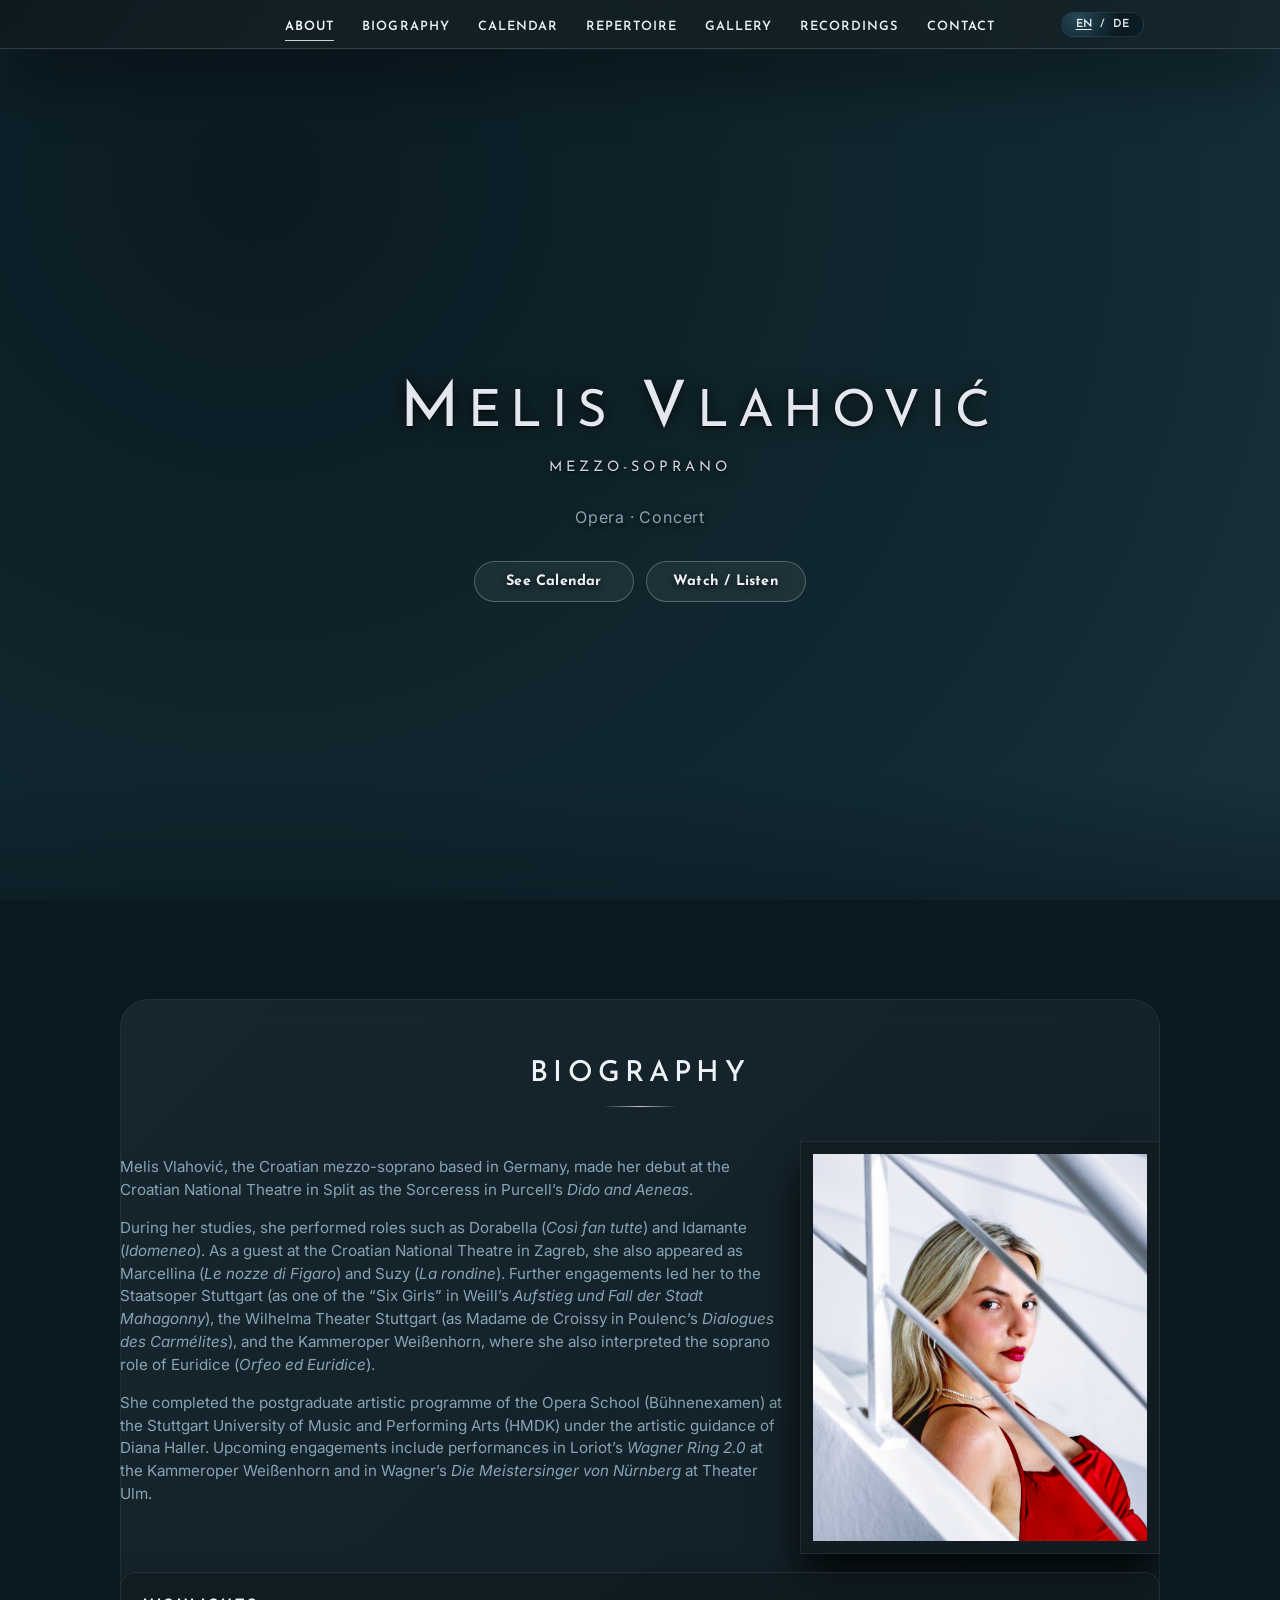
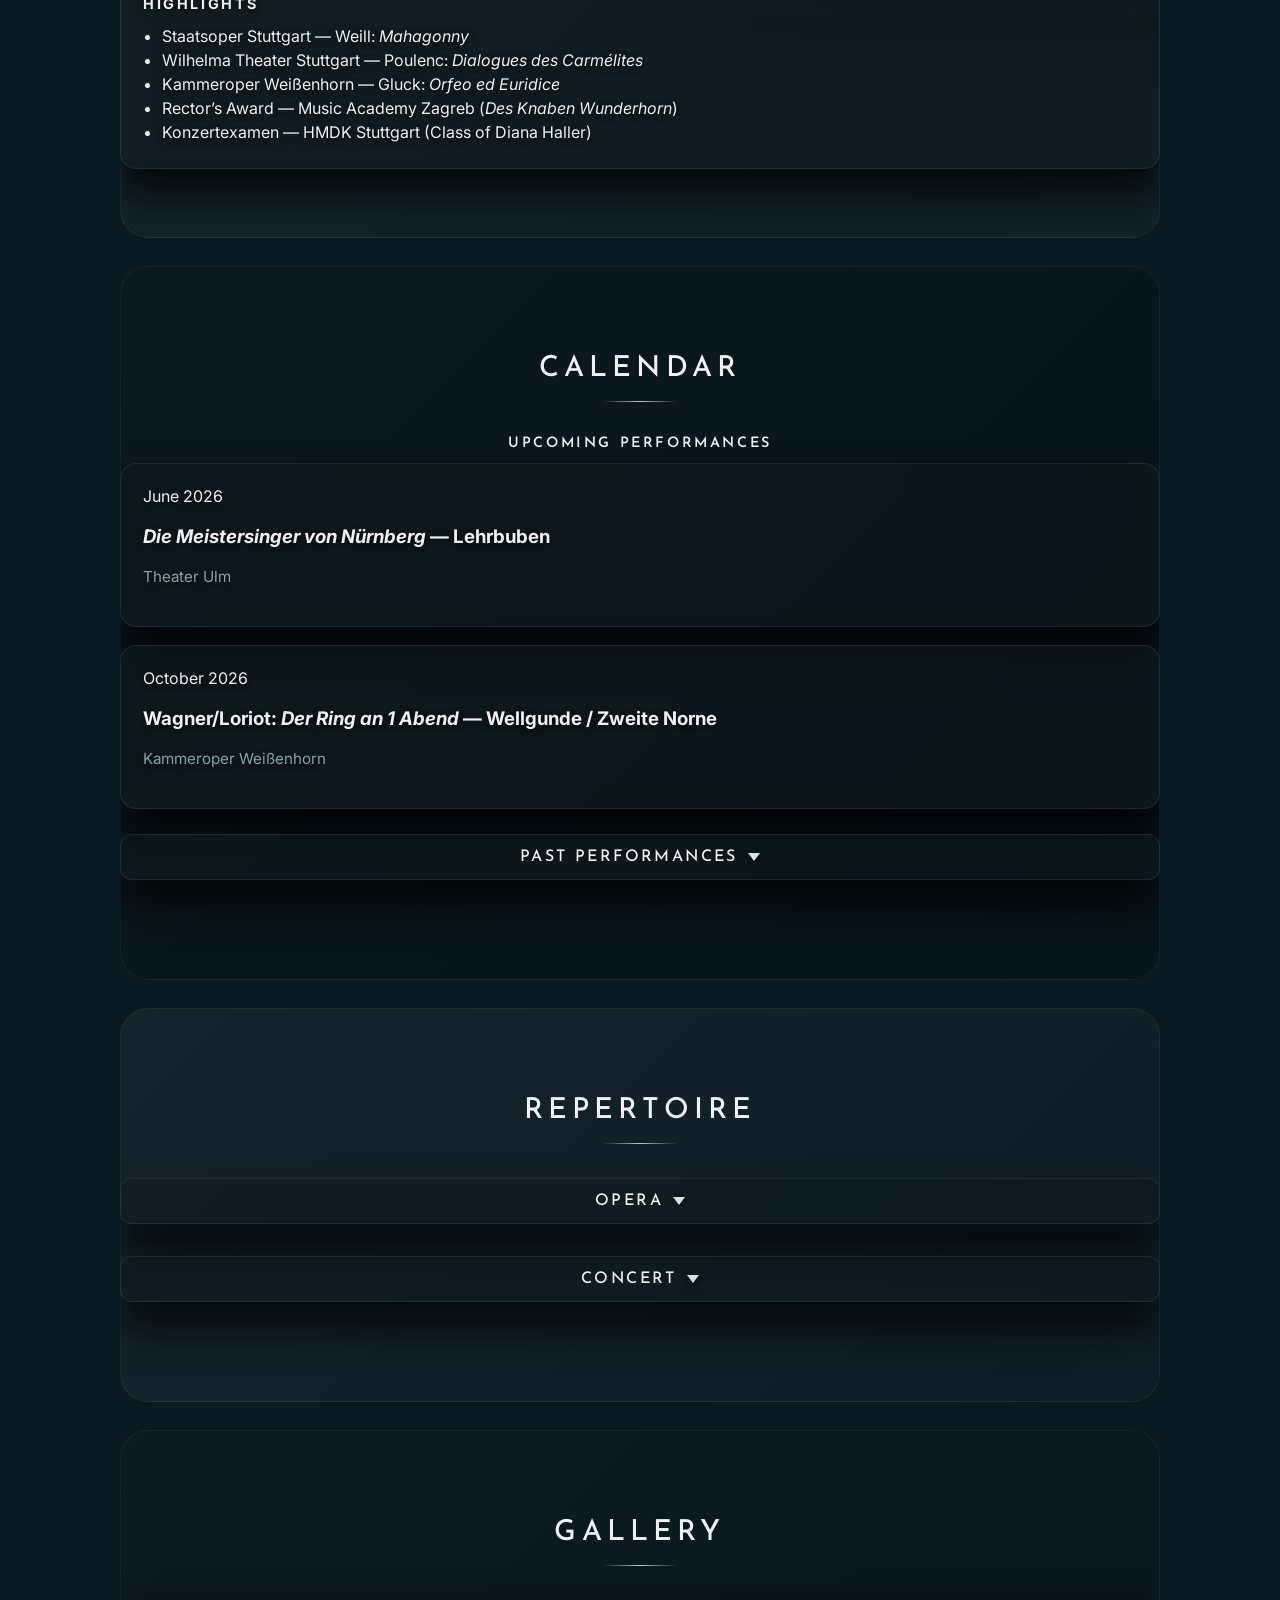
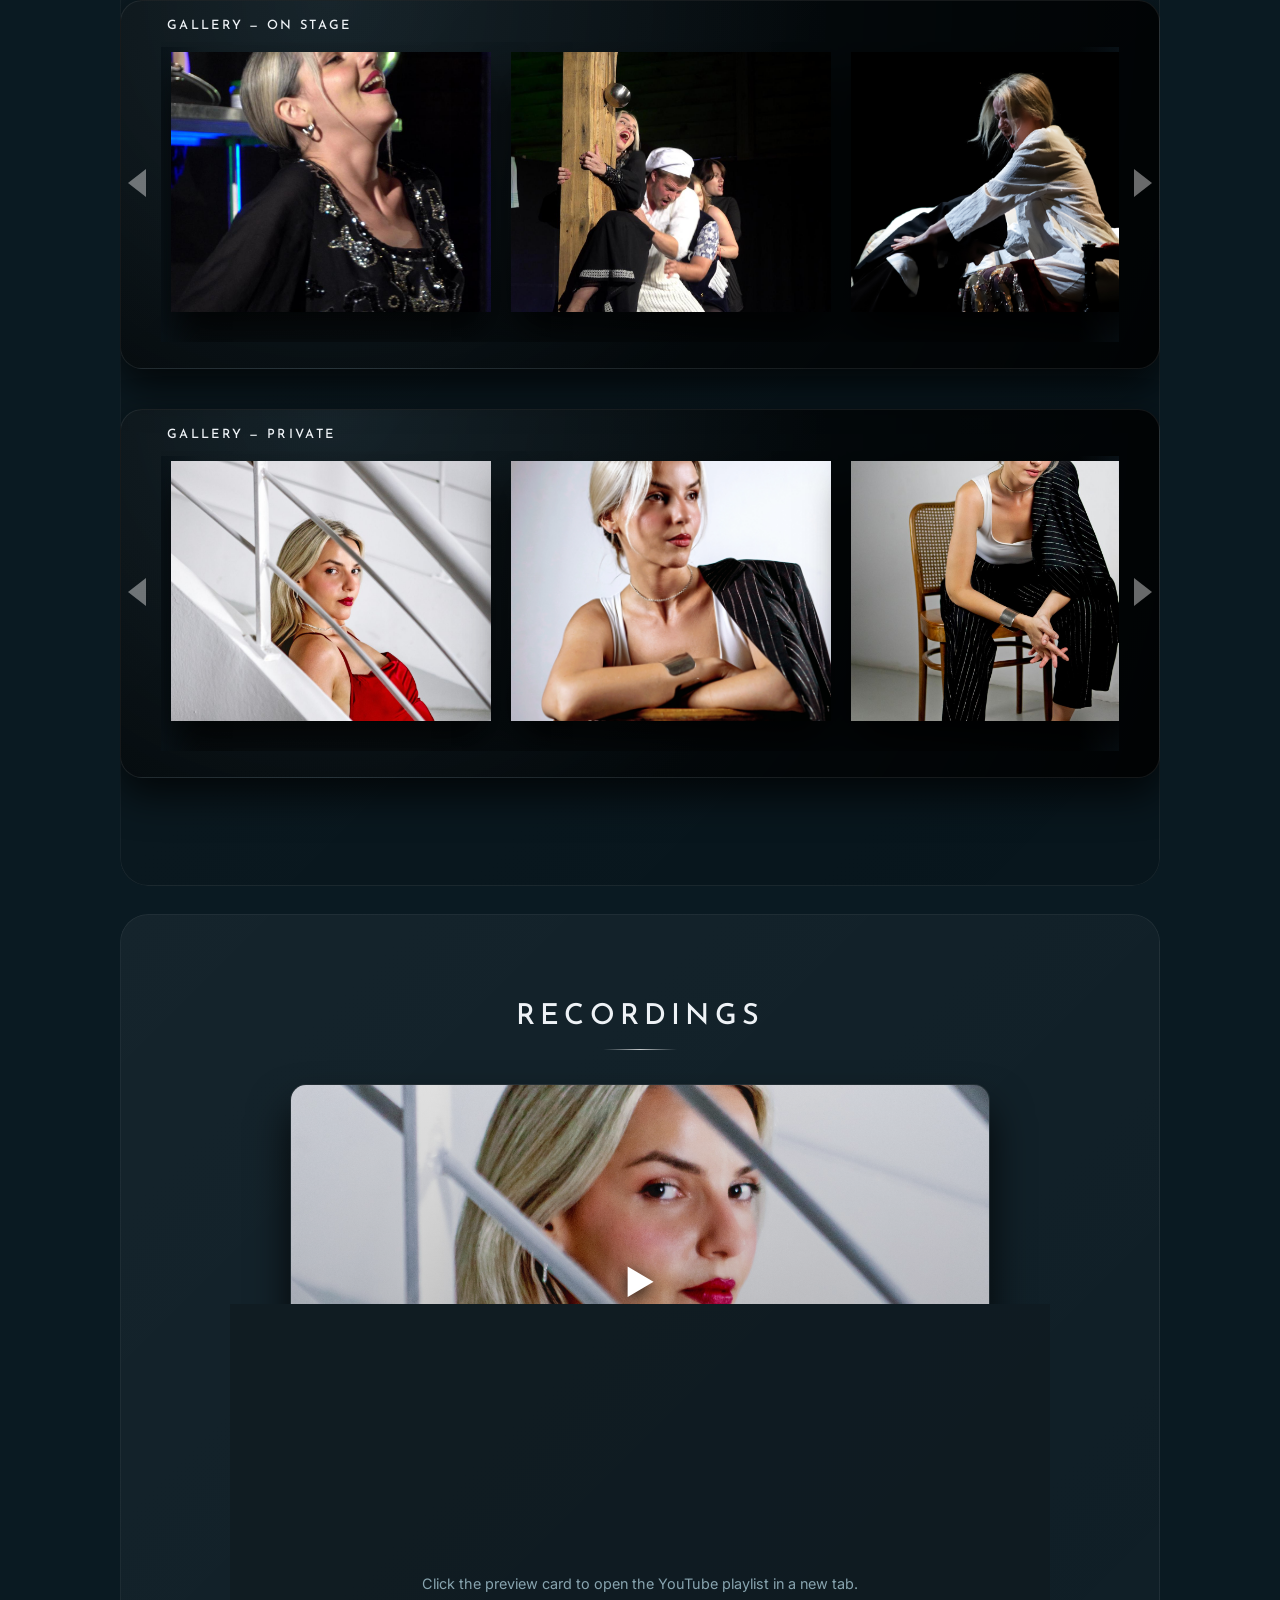
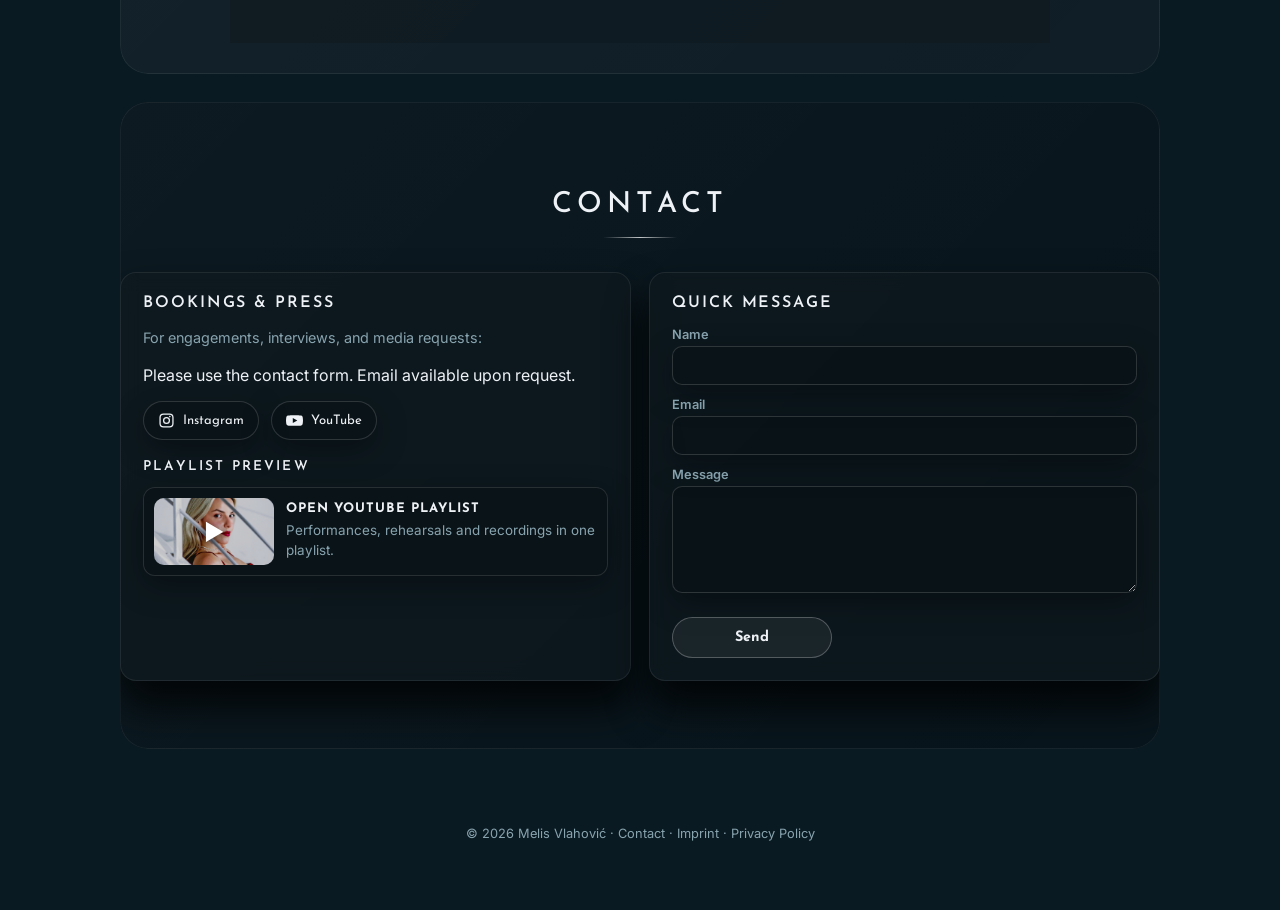
==== commit 8a757d2d: "Update index.html" ====
--- a/index.html
+++ b/index.html
@@ -97,7 +97,7 @@
 
   <link rel="preconnect" href="https://fonts.googleapis.com">
   <link rel="preconnect" href="https://fonts.gstatic.com" crossorigin>
-  <link href="https://fonts.googleapis.com/css2?family=Josefin+Sans:wght@300;400;500;600;700&display=block" rel="stylesheet">
+  <link href="https://fonts.googleapis.com/css2?family=Inter:wght@300;400;500;600;700&family=Josefin+Sans:wght@300;400;500;600;700&display=swap" rel="stylesheet">
 
   <link rel="preload" as="image" href="images/bg.jpg?v=20251103">
 
@@ -114,8 +114,9 @@
     --accent-bg: rgba(255,255,255,0.08);
     --accent-bg-hover: rgba(255,255,255,0.15);
     --maxw: 1080px;
-    --font-sans: "Josefin Sans", ui-sans-serif, system-ui, -apple-system, Segoe UI, Roboto, "Helvetica Neue", Arial;
-    --font-elegant: "Didot","Bodoni MT","Times New Roman",serif;
+    --font-sans: "Inter", ui-sans-serif, system-ui, -apple-system, Segoe UI, Roboto, "Helvetica Neue", Arial;
+    --font-display: "Josefin Sans", ui-sans-serif, system-ui, -apple-system, Segoe UI, Roboto, "Helvetica Neue", Arial;
+    --font-elegant: var(--font-display);
 
     --lang-btn-bg: radial-gradient(circle at 20% 20%, rgba(40,77,93,0.9) 0%, rgba(10,26,34,0.8) 60%);
     --lang-btn-border: rgba(40,77,93,0.5);
@@ -216,6 +217,34 @@
   }
 
   nav.top-nav a:hover, nav.top-nav a:focus { color: var(--muted); }
+
+  nav.top-nav a {
+    position: relative;
+  }
+
+  nav.top-nav a::after {
+    content: "";
+    position: absolute;
+    left: 0;
+    right: 0;
+    bottom: 0;
+    height: 1px;
+    background: currentColor;
+    transform: scaleX(0);
+    transform-origin: center;
+    transition: transform .24s ease;
+    opacity: .8;
+  }
+
+  nav.top-nav a:hover::after,
+  nav.top-nav a:focus::after,
+  nav.top-nav a.active::after {
+    transform: scaleX(1);
+  }
+
+  nav.top-nav a.active {
+    color: #ffffff;
+  }
 
   .nav-right-row {
     position: absolute;
@@ -259,6 +288,21 @@
 
   .hero {
     position: relative;
+    overflow: hidden;
+    isolation: isolate;
+    background: #0a1a22;
+    min-height: 110vh;
+    display: flex;
+    align-items: center;
+    padding-bottom: 120px;
+    font-family: var(--font-sans);
+  }
+
+  .hero::before {
+    content: "";
+    position: absolute;
+    inset: -28px;
+    z-index: -2;
     background-image:
       radial-gradient(circle at 20% 20%, rgba(11,28,38,0.4) 0%, rgba(29,58,64,0.3) 40%, rgba(40,77,93,0.3) 70%, rgba(67,108,122,0.3) 100%),
       url("images/bg.jpg?v=20251103");
@@ -266,11 +310,9 @@
     background-repeat: no-repeat;
     background-position: 50% 50%;
     background-attachment: fixed;
-    min-height: 110vh;
-    display: flex;
-    align-items: center;
-    padding-bottom: 120px;
-    font-family: var(--font-sans);
+    opacity: 0;
+    animation: heroBgFadeIn 5s ease forwards;
+    will-change: opacity;
   }
 
   .hero::after {
@@ -286,6 +328,7 @@
       #0a1a22 100%
     );
     pointer-events: none;
+    z-index: 0;
   }
 
   .hero-inner {
@@ -298,11 +341,12 @@
     text-shadow: 0 2px 6px rgba(0,0,0,0.8);
     margin: 0 auto;
     margin-top: 40px;
+    z-index: 2;
   }
 
   .hero-name-block {
     text-transform: uppercase;
-    font-family: var(--font-sans);
+    font-family: var(--font-display);
     line-height: 1.15;
     letter-spacing: .14em;
     margin: 0;
@@ -362,6 +406,44 @@
     justify-content: center;
     margin-top: 8px;
     margin-bottom: 32px;
+  }
+
+  .hero-name-block,
+  .hero-lines,
+  .hero .cta-row {
+    opacity: 0;
+    will-change: opacity, transform;
+  }
+
+  .hero-name-block {
+    transform: translateY(34px);
+    animation: heroTextSlideUp .95s cubic-bezier(.2,.75,.2,1) .48s forwards;
+  }
+
+  .hero-lines {
+    transform: translateY(24px);
+    animation: heroTextSlideUp .9s cubic-bezier(.2,.75,.2,1) .72s forwards;
+  }
+
+  .hero .cta-row {
+    transform: translateY(20px);
+    animation: heroTextSlideUp .85s cubic-bezier(.2,.75,.2,1) .92s forwards;
+  }
+
+  @keyframes heroBgFadeIn {
+    from { opacity: 0; }
+    to { opacity: 1; }
+  }
+
+  @keyframes heroTextSlideUp {
+    from {
+      opacity: 0;
+      transform: translateY(34px);
+    }
+    to {
+      opacity: 1;
+      transform: translateY(0);
+    }
   }
 
   .btn {
@@ -383,24 +465,68 @@
   }
 
   .btn.secondary {
-    background: transparent;
+    background: rgba(255,255,255,0.06);
     color: var(--text);
     border: 1px solid rgba(255,255,255,0.25);
     box-shadow: none;
-  }
-
-  section.std-section { padding: 80px 0 60px; }
+    transition: transform .22s ease, background .22s ease, border-color .22s ease;
+  }
+
+  .btn.secondary:hover {
+    transform: translateY(-2px);
+    background: rgba(255,255,255,0.12);
+    border-color: rgba(255,255,255,0.42);
+  }
+
+  section.std-section {
+    position: relative;
+    padding: 88px 0 68px;
+    margin: 28px 0;
+    border-radius: 28px;
+    overflow: hidden;
+  }
+
+  section.std-section::before {
+    content: "";
+    position: absolute;
+    inset: 0;
+    border-radius: inherit;
+    pointer-events: none;
+    border: 1px solid rgba(255,255,255,0.06);
+    background: linear-gradient(135deg, rgba(255,255,255,0.025), rgba(255,255,255,0));
+  }
+
+  section.std-section > * {
+    position: relative;
+    z-index: 1;
+  }
 
   section.std-section h2 {
-    font-size: clamp(1.2rem, 2vw, 1.4rem);
+    font-size: clamp(1.35rem, 2.4vw, 1.8rem);
     text-align: center;
-    margin: 0 0 24px;
+    margin: 0 0 34px;
     color: var(--text);
     text-transform: uppercase;
-    letter-spacing: .15em;
+    letter-spacing: .18em;
     font-weight: 500;
-    font-family: var(--font-sans);
-  }
+    font-family: var(--font-display);
+  }
+
+  section.std-section h2::after {
+    content: "";
+    display: block;
+    width: 74px;
+    height: 1px;
+    margin: 18px auto 0;
+    background: linear-gradient(to right, transparent, rgba(255,255,255,0.75), transparent);
+  }
+
+  #biography { background: rgba(255,255,255,0.035); }
+  #calendar { background: rgba(0,0,0,0.22); }
+  #repertoire { background: rgba(255,255,255,0.025); }
+  #gallery { background: rgba(0,0,0,0.16); }
+  #recordings { background: rgba(255,255,255,0.025); }
+  #contact { background: rgba(0,0,0,0.18); }
 
   #biography.std-section {
     margin-top: -40px;
@@ -489,7 +615,7 @@
     padding: 14px 16px;
     cursor: pointer;
     color: var(--text);
-    font-family: var(--font-sans);
+    font-family: var(--font-display);
     font-size: 1rem;
     font-weight: 500;
     text-transform: uppercase;
@@ -547,11 +673,57 @@
   }
 
   .rep-role-list li {
-    background: rgba(0,0,0,0.3);
-    padding: 8px 12px;
-    border-radius: 8px;
-    border: 1px solid rgba(255,255,255,0.15);
+    background: rgba(0,0,0,0.24);
+    padding: 0;
+    border-radius: 12px;
+    border: 1px solid rgba(255,255,255,0.13);
     box-shadow: var(--shadow-soft);
+    overflow: hidden;
+  }
+
+  .rep-item-grid {
+    display: grid;
+    grid-template-columns: 1fr 1.5fr 1fr;
+    gap: 0;
+    align-items: stretch;
+  }
+
+  .rep-item-grid span {
+    padding: 10px 12px;
+    border-right: 1px solid rgba(255,255,255,0.08);
+  }
+
+  .rep-item-grid span:last-child { border-right: 0; }
+
+  .rep-composer {
+    color: #ffffff;
+    font-weight: 650;
+  }
+
+  .rep-work {
+    color: #d8e2e6;
+  }
+
+  .rep-role {
+    color: var(--muted);
+  }
+
+  .rep-simple-item {
+    display: block;
+    padding: 10px 12px;
+  }
+
+  @media (max-width: 640px) {
+    .rep-item-grid {
+      grid-template-columns: 1fr;
+    }
+
+    .rep-item-grid span {
+      border-right: 0;
+      border-bottom: 1px solid rgba(255,255,255,0.08);
+    }
+
+    .rep-item-grid span:last-child { border-bottom: 0; }
   }
 
   .carousel-block {
@@ -643,6 +815,12 @@
     object-fit: cover;
     cursor: zoom-in;
     display: block;
+    transition: transform .6s ease, filter .6s ease;
+  }
+
+  .img-frame:hover img {
+    transform: scale(1.055);
+    filter: contrast(1.04) brightness(1.04);
   }
 
   .video-card {
@@ -1089,6 +1267,115 @@
     background: rgba(255,255,255,0.1);
   }
 
+  .reveal,
+  .reveal-right,
+  .reveal-left,
+  .reveal-soft {
+    opacity: 0;
+    transition: opacity .85s ease, transform .85s ease;
+    will-change: opacity, transform;
+  }
+
+  .reveal { transform: translateY(42px); }
+  .reveal-right { transform: translateX(58px); }
+  .reveal-left { transform: translateX(-58px); }
+  .reveal-soft { transform: translateY(24px) scale(.985); }
+
+  .reveal.visible,
+  .reveal-right.visible,
+  .reveal-left.visible,
+  .reveal-soft.visible {
+    opacity: 1;
+    transform: translate(0,0) scale(1);
+  }
+
+  .card,
+  .contact-card,
+  .rep-col,
+  .carousel-block,
+  .video-card,
+  .bio-photo-frame {
+    transition: transform .25s ease, border-color .25s ease, background .25s ease;
+  }
+
+  .card:hover,
+  .contact-card:hover,
+  .rep-col:hover,
+  .video-card:hover,
+  .bio-photo-frame:hover {
+    border-color: rgba(255,255,255,0.18);
+  }
+
+  @media (prefers-reduced-motion: reduce) {
+    html, body { scroll-behavior: auto; }
+    .reveal,
+    .reveal-right,
+    .reveal-left,
+    .reveal-soft,
+    .hero-name-block,
+    .hero-lines,
+    .hero .cta-row {
+      opacity: 1;
+      transform: none;
+      transition: none;
+      animation: none;
+    }
+
+    .hero::before {
+      opacity: 1;
+      transform: none;
+      animation: none;
+      filter: none;
+    }
+    .img-frame img,
+    .btn.secondary,
+    .card,
+    .contact-card,
+    .rep-col,
+    .carousel-block,
+    .video-card,
+    .bio-photo-frame {
+      transition: none;
+    }
+  }
+
+
+  /* Font system: Josefin Sans for all-caps artist branding/headings, Inter for readable body text */
+  nav.top-nav a,
+  .hero-name-block,
+  .hero-name-main,
+  .hero-name-role,
+  section.std-section h2,
+  .section-kicker,
+  .rep-header-btn,
+  .calendar-group-title,
+  .rep-col h3,
+  .bar h3,
+  .video-card-title,
+  .contact-card h3,
+  .contact-media-list h4,
+  .mini-video-title,
+  .chip-inline,
+  .btn,
+  .lang-switcher-top,
+  .to-top {
+    font-family: var(--font-display);
+  }
+
+  body,
+  .lead,
+  .lead-small,
+  .list,
+  .rep-role-list,
+  .event,
+  .video-card-text,
+  .mini-video-text,
+  input,
+  textarea,
+  label {
+    font-family: var(--font-sans);
+  }
+
   @media (max-width: 980px) {
     .nav-right-row {
       position: static;
@@ -1116,11 +1403,15 @@
     }
 
     .hero {
-      background-attachment: scroll;
       min-height: 100svh;
       padding-top: 40px;
       padding-bottom: 72px;
       align-items: center;
+    }
+
+    .hero::before {
+      background-attachment: scroll;
+      inset: -18px;
     }
 
     .hero::after {
@@ -2109,6 +2400,106 @@
   setLang(initial);
 })();
 
+function enhanceRepertoireItems() {
+  document.querySelectorAll('.rep-role-list li').forEach(li => {
+    if (li.dataset.enhanced === 'true') return;
+    const em = li.querySelector('em');
+    const text = li.textContent || '';
+
+    if (!em || !text.includes('—')) {
+      li.innerHTML = `<span class="rep-simple-item">${li.innerHTML}</span>`;
+      li.dataset.enhanced = 'true';
+      return;
+    }
+
+    const composer = text.split(':')[0]?.trim();
+    const work = em.innerHTML.trim();
+    const role = text.split('—').slice(1).join('—').trim();
+
+    if (!composer || !work || !role) return;
+
+    li.innerHTML = `
+      <div class="rep-item-grid">
+        <span class="rep-composer">${composer}</span>
+        <span class="rep-work"><em>${work}</em></span>
+        <span class="rep-role">${role}</span>
+      </div>
+    `;
+    li.dataset.enhanced = 'true';
+  });
+}
+
+enhanceRepertoireItems();
+
+function setupRevealAnimations() {
+  const revealSelectors = [
+    'section.std-section h2',
+    '.bio-text-col',
+    '.bio-highlights-card',
+    '.calendar-group-title',
+    '.event.card',
+    '.rep-block',
+    '.carousel-block',
+    '.recordings-grid',
+    '.contact-card'
+  ];
+
+  document.querySelectorAll(revealSelectors.join(',')).forEach(el => {
+    if (!el.classList.contains('reveal') && !el.classList.contains('reveal-right')) {
+      el.classList.add('reveal');
+    }
+  });
+
+  document.querySelectorAll('.bio-photo-col').forEach(el => el.classList.add('reveal-right'));
+
+  const revealEls = document.querySelectorAll('.reveal, .reveal-right, .reveal-left, .reveal-soft');
+
+  if (!('IntersectionObserver' in window)) {
+    revealEls.forEach(el => el.classList.add('visible'));
+    return;
+  }
+
+  const observer = new IntersectionObserver((entries) => {
+    entries.forEach(entry => {
+      if (entry.isIntersecting) {
+        entry.target.classList.add('visible');
+        observer.unobserve(entry.target);
+      }
+    });
+  }, { threshold: 0.14, rootMargin: '0px 0px -60px 0px' });
+
+  revealEls.forEach(el => observer.observe(el));
+}
+
+setupRevealAnimations();
+
+function setupActiveNavigation() {
+  const navLinks = Array.from(document.querySelectorAll('nav.top-nav a[href^="#"]'));
+  const sections = navLinks
+    .map(link => document.querySelector(link.getAttribute('href')))
+    .filter(Boolean);
+
+  function updateActiveLink() {
+    let currentId = 'home';
+    sections.forEach(section => {
+      const rect = section.getBoundingClientRect();
+      if (rect.top <= 160 && rect.bottom >= 160) {
+        currentId = section.id;
+      }
+    });
+
+    navLinks.forEach(link => {
+      link.classList.toggle('active', link.getAttribute('href') === `#${currentId}`);
+    });
+  }
+
+  window.addEventListener('scroll', updateActiveLink, { passive: true });
+  window.addEventListener('resize', updateActiveLink);
+  updateActiveLink();
+}
+
+setupActiveNavigation();
+
 function setupRepToggle(btnSel, contentId){
   const btn = document.querySelector(btnSel);
   const content = document.getElementById(contentId);
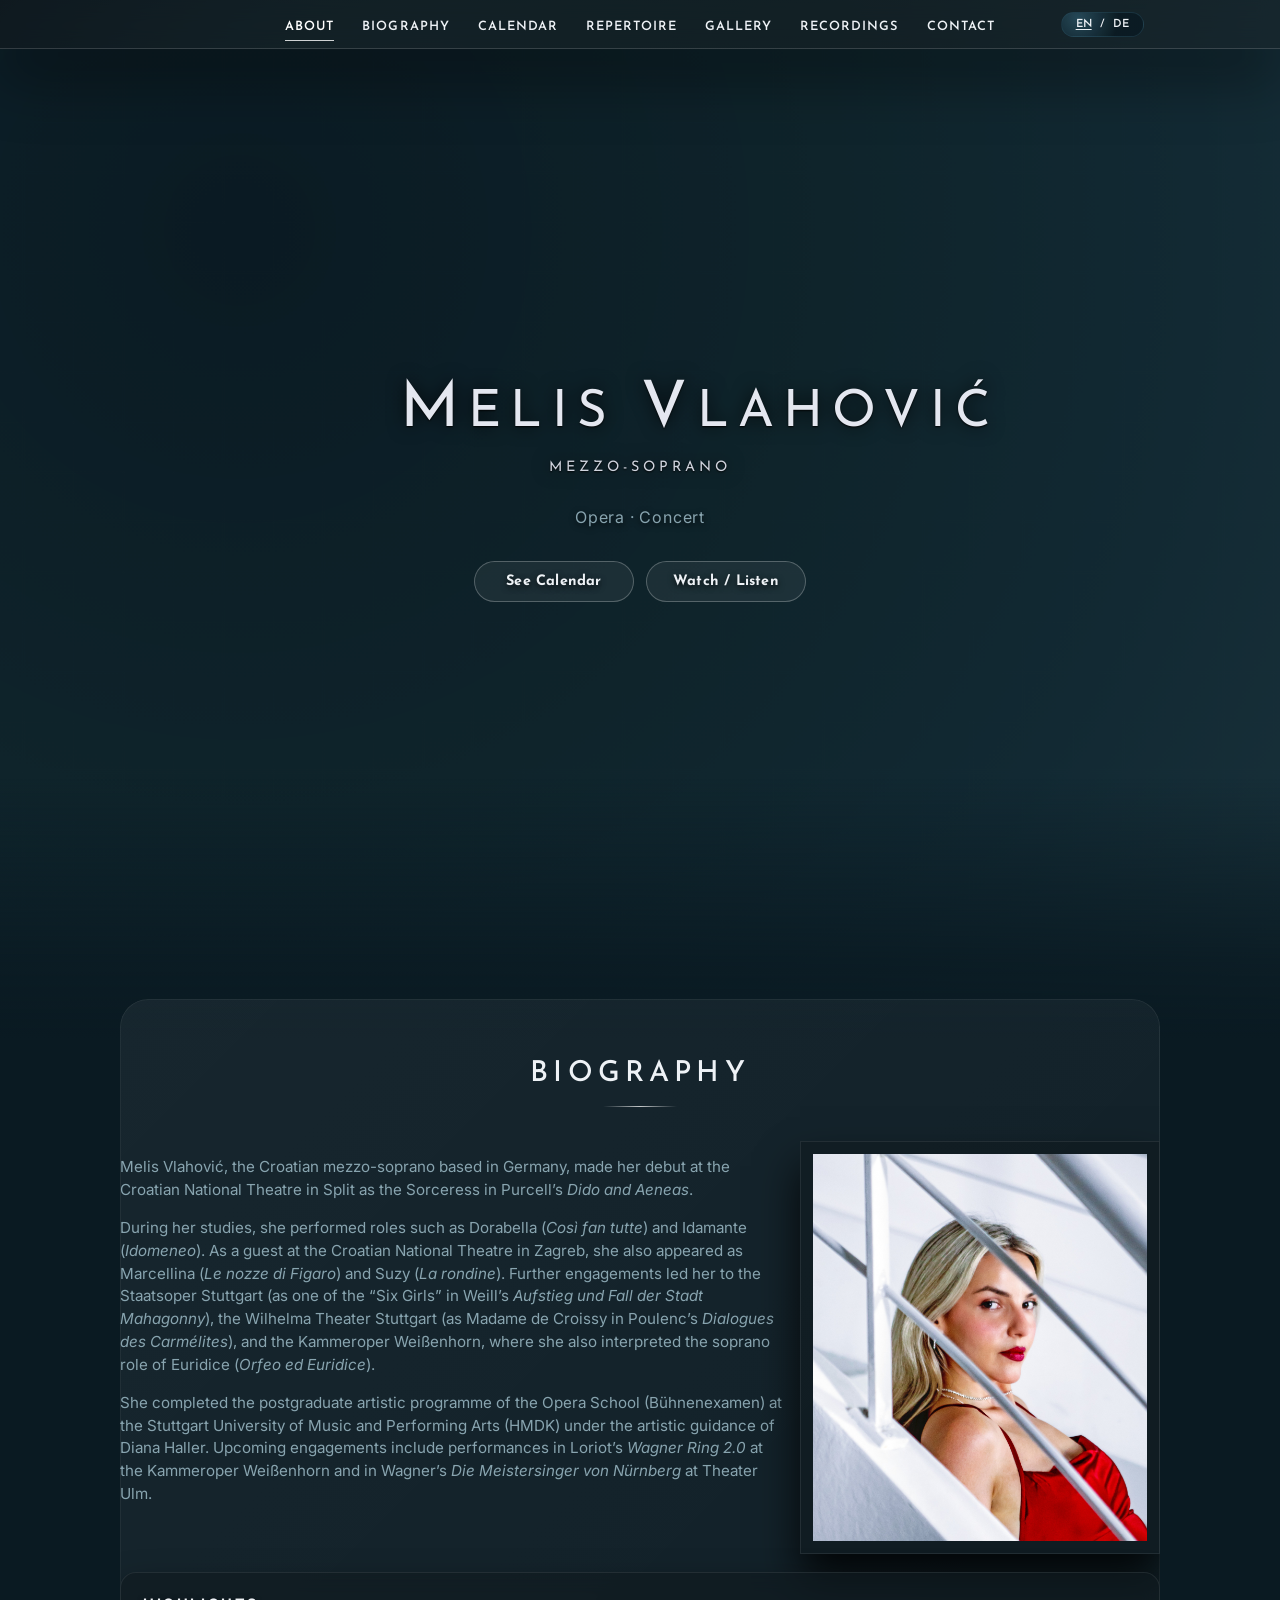
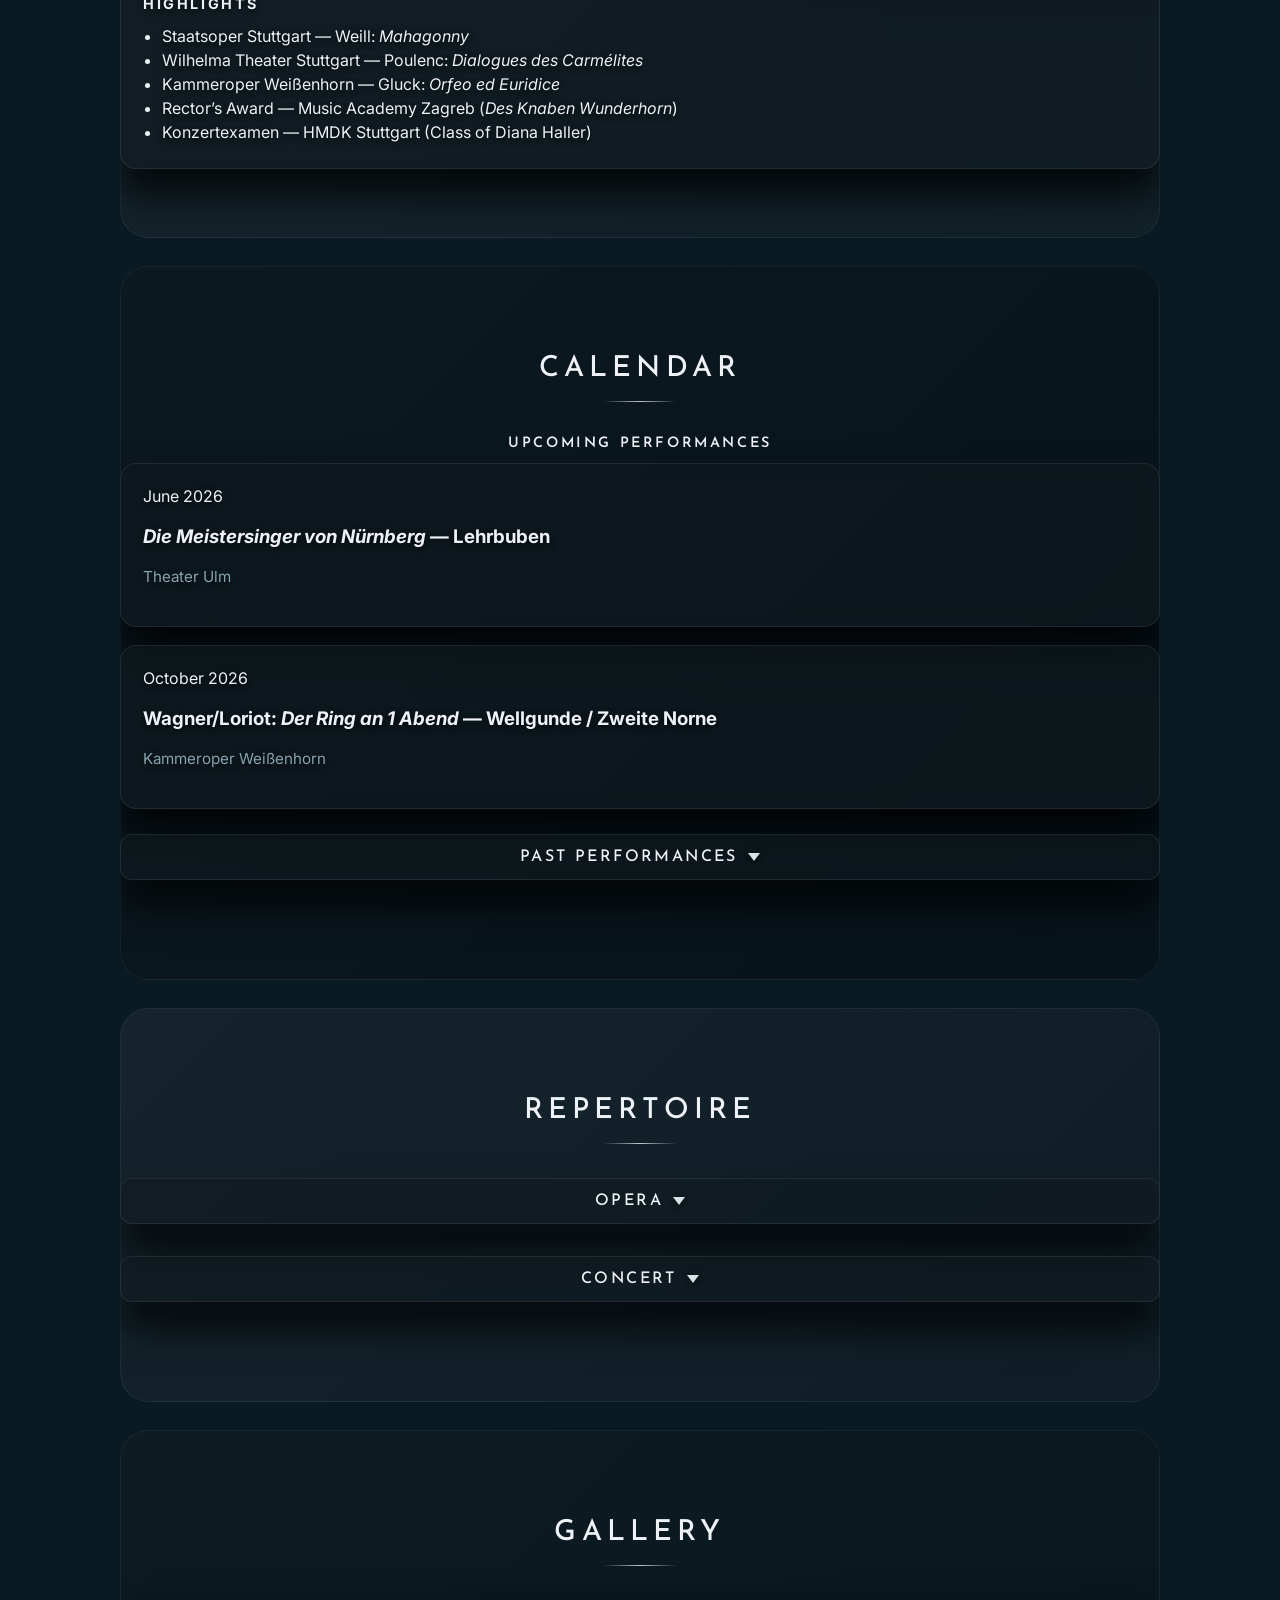
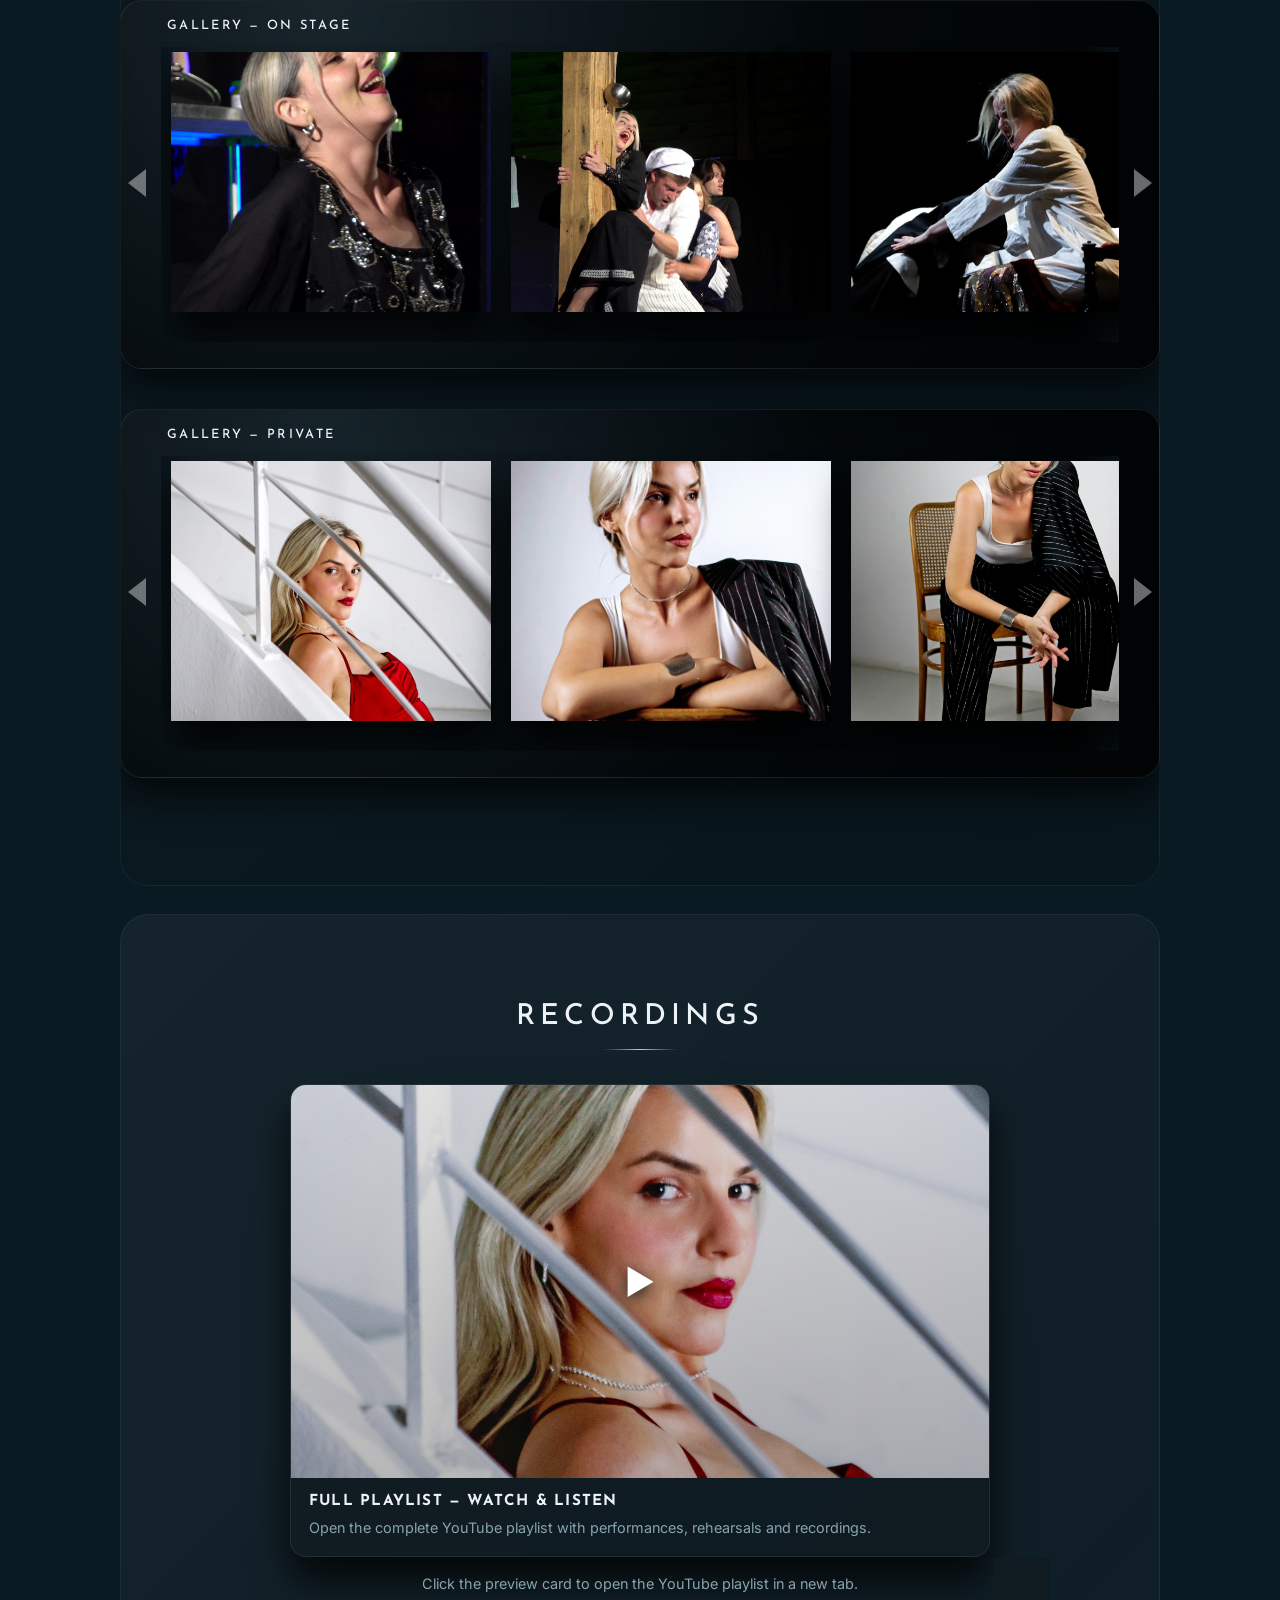
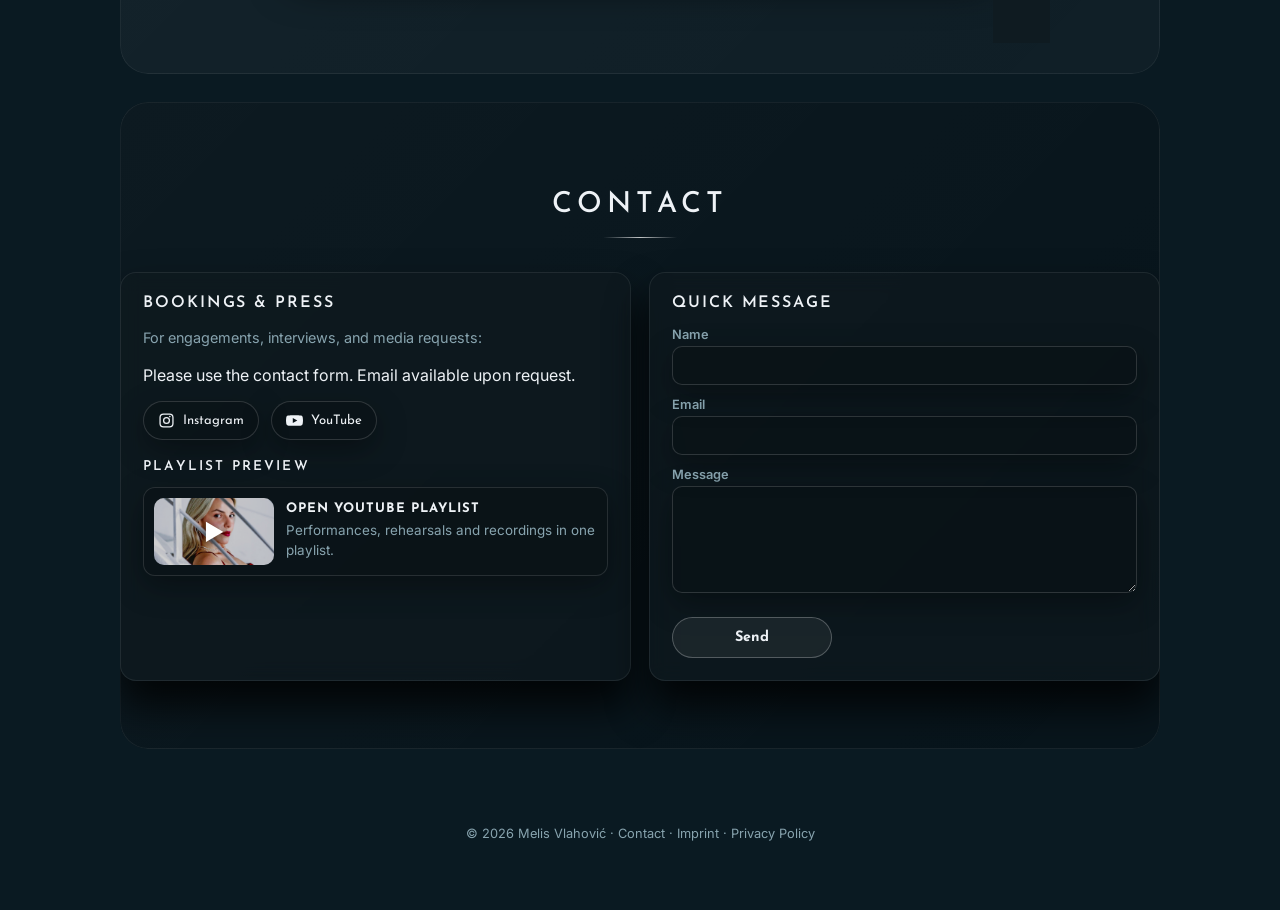
==== commit 30ce84c4: "Update index.html" ====
--- a/index.html
+++ b/index.html
@@ -311,8 +311,9 @@
     background-position: 50% 50%;
     background-attachment: fixed;
     opacity: 0;
-    animation: heroBgFadeIn 5s ease forwards;
-    will-change: opacity;
+    transform: scale(1.02);
+    animation: heroBgFadeIn 3.6s ease-out .05s forwards;
+    will-change: opacity, transform, filter;
   }
 
   .hero::after {
@@ -431,8 +432,16 @@
   }
 
   @keyframes heroBgFadeIn {
-    from { opacity: 0; }
-    to { opacity: 1; }
+    from {
+      opacity: 0;
+      transform: scale(1.02);
+      filter: blur(2px);
+    }
+    to {
+      opacity: 1;
+      transform: scale(1);
+      filter: blur(0);
+    }
   }
 
   @keyframes heroTextSlideUp {
@@ -1412,6 +1421,7 @@
     .hero::before {
       background-attachment: scroll;
       inset: -18px;
+      transform: translateY(22px) scale(1.04);
     }
 
     .hero::after {
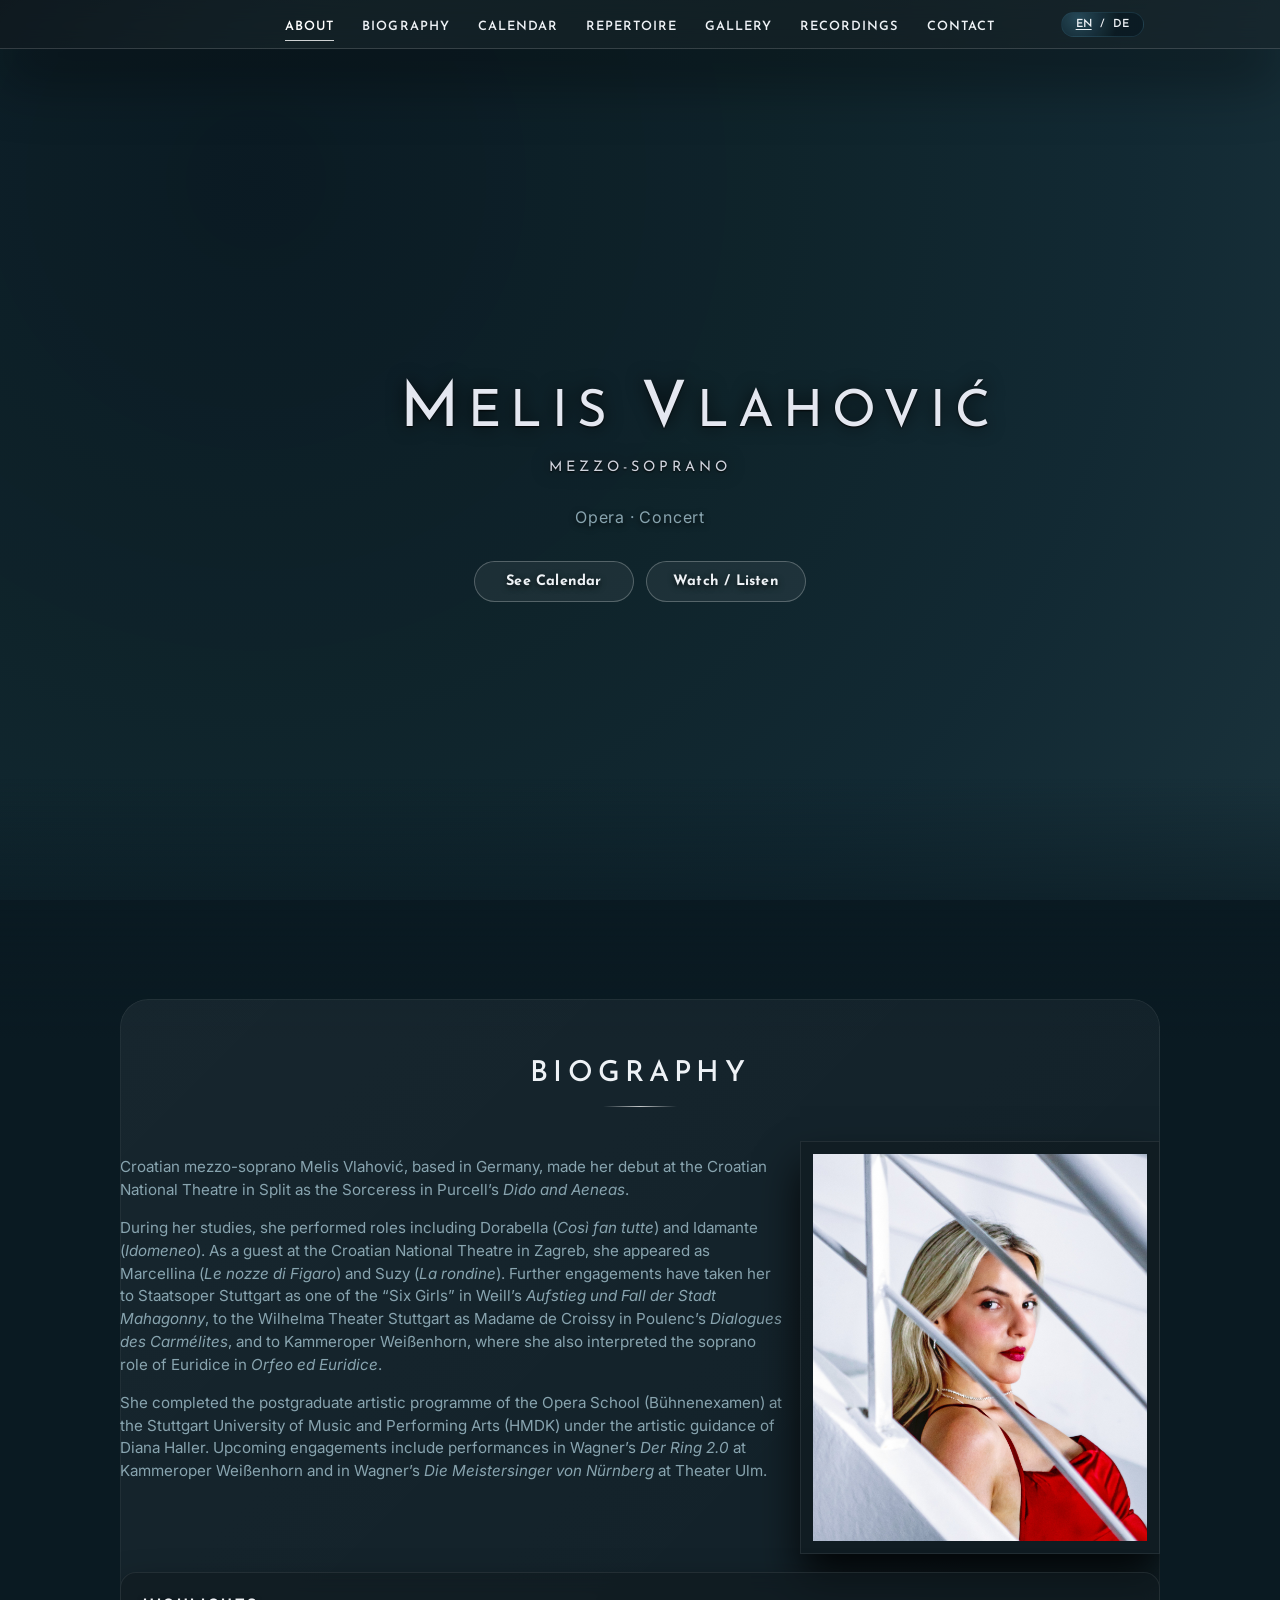
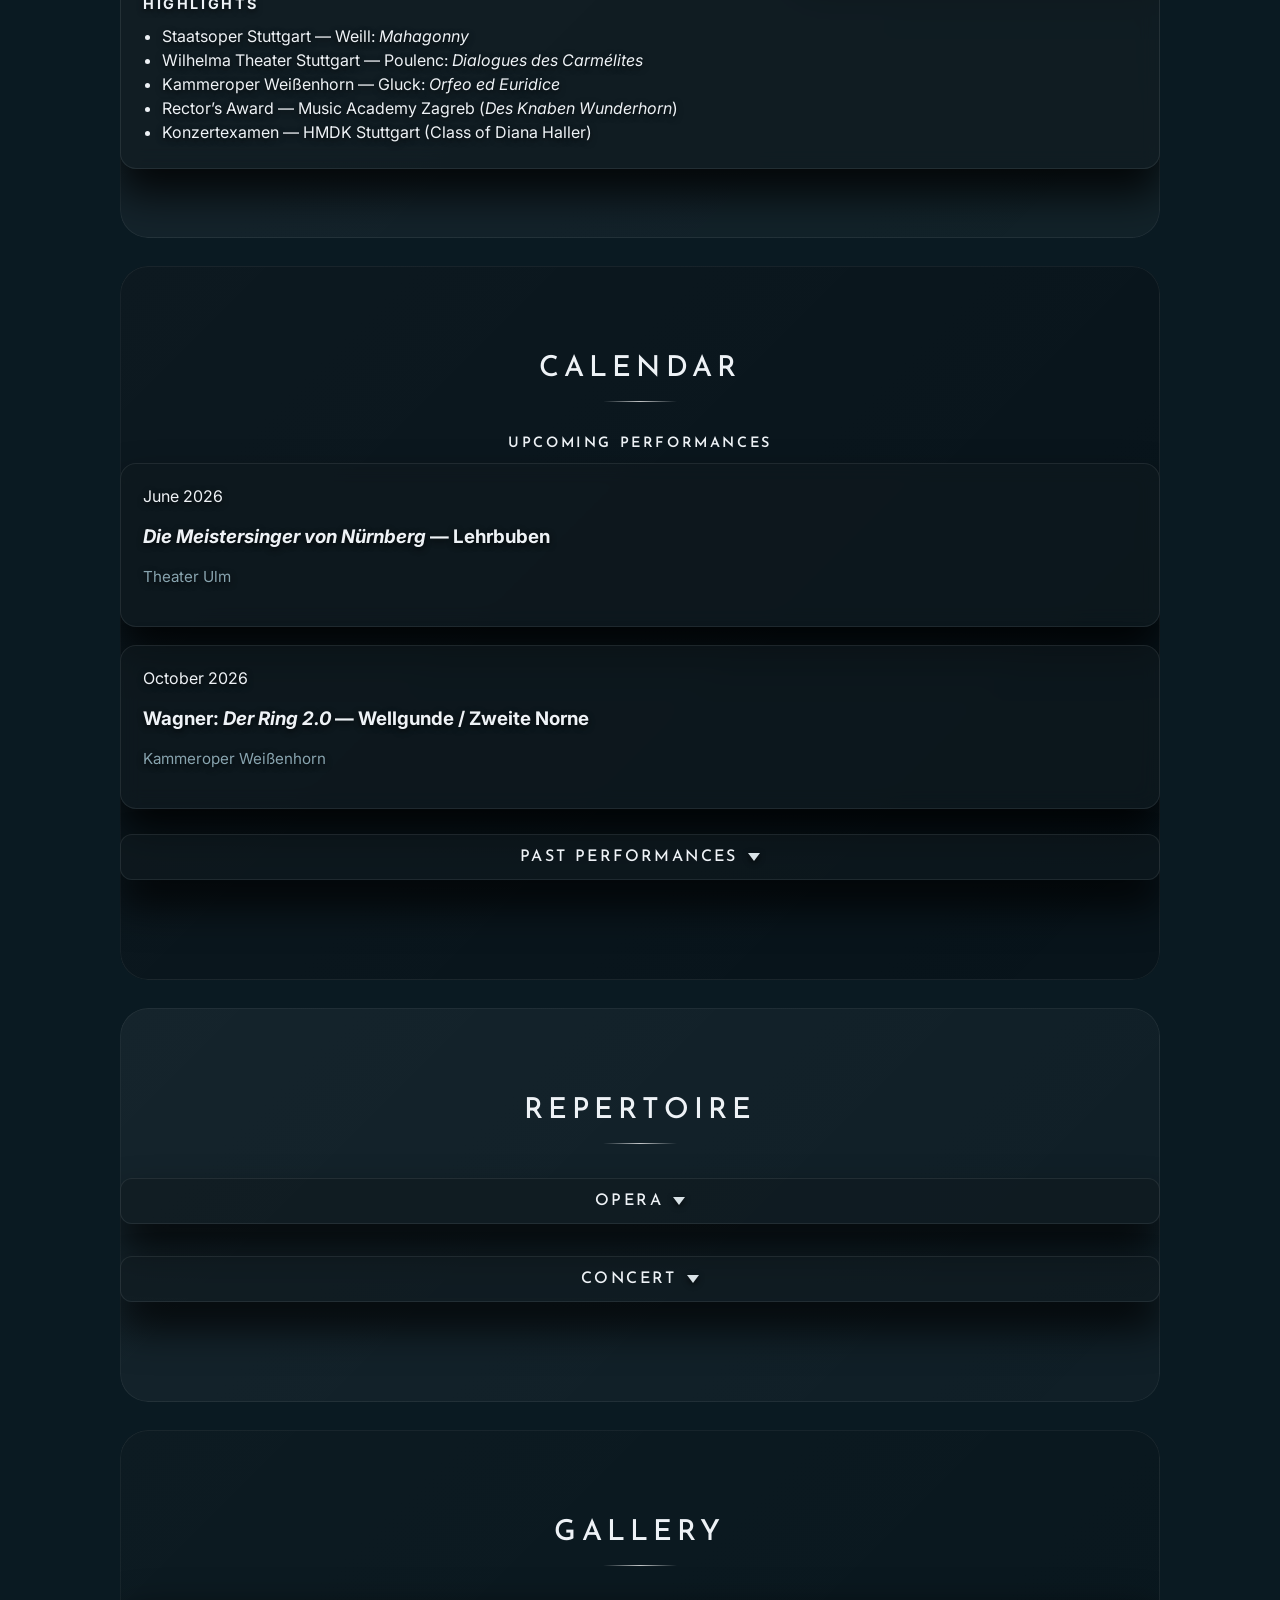
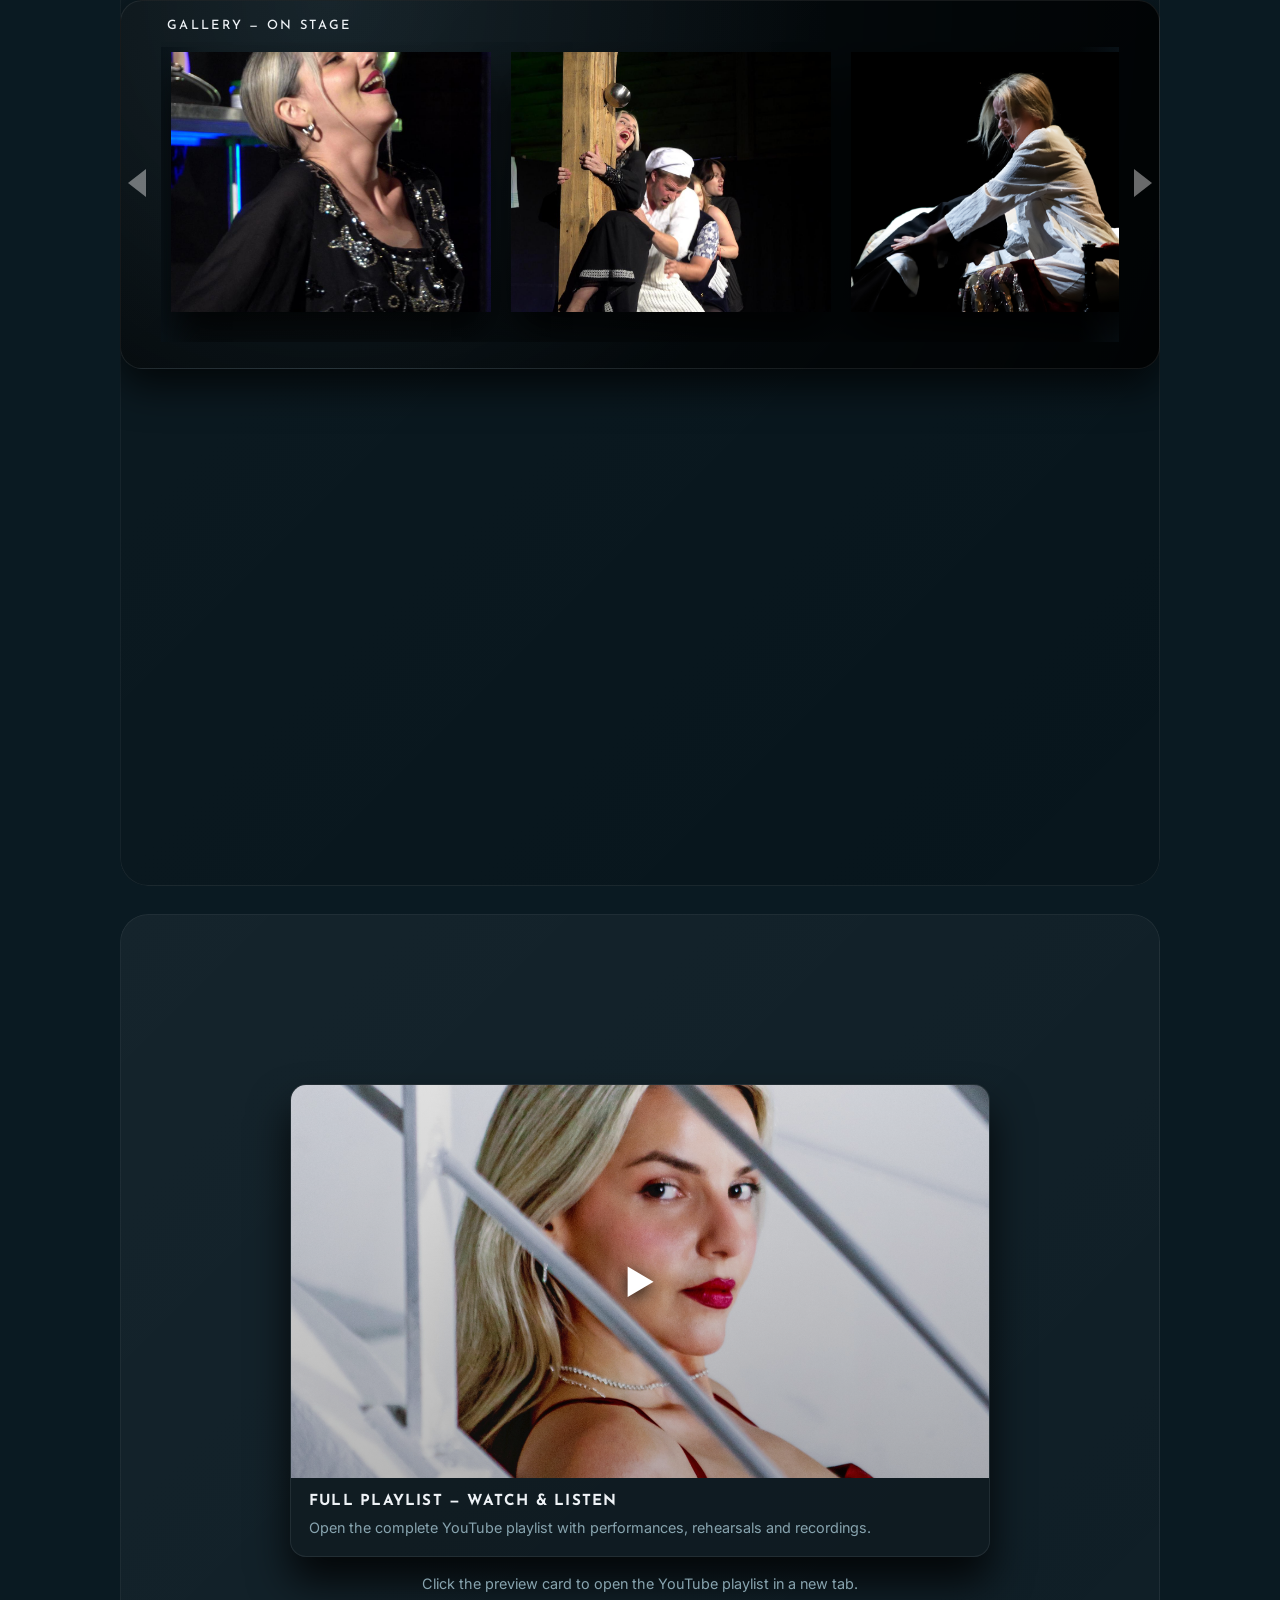
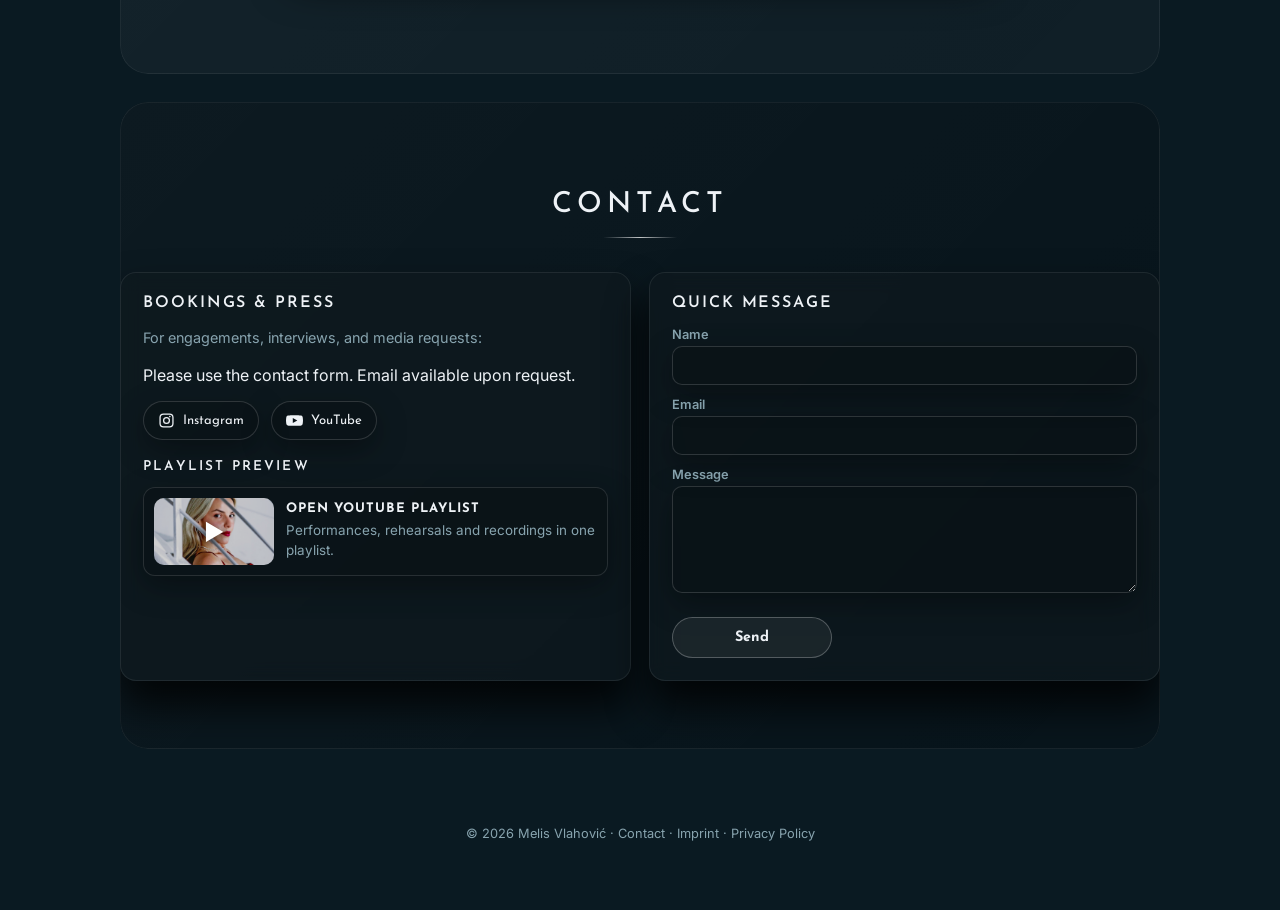
==== commit 063dbd7c: "Update index.html" ====
--- a/index.html
+++ b/index.html
@@ -311,9 +311,8 @@
     background-position: 50% 50%;
     background-attachment: fixed;
     opacity: 0;
-    transform: scale(1.02);
-    animation: heroBgFadeIn 3.6s ease-out .05s forwards;
-    will-change: opacity, transform, filter;
+    animation: heroBgFadeIn 6s cubic-bezier(0.22, 1, 0.36, 1) .05s forwards;
+    will-change: opacity;
   }
 
   .hero::after {
@@ -434,13 +433,9 @@
   @keyframes heroBgFadeIn {
     from {
       opacity: 0;
-      transform: scale(1.02);
-      filter: blur(2px);
     }
     to {
       opacity: 1;
-      transform: scale(1);
-      filter: blur(0);
     }
   }
 
@@ -1649,26 +1644,26 @@
     <div class="bio-grid">
       <div class="bio-text-col" data-lang-section="en">
         <p class="lead">
-          Melis Vlahović, the Croatian mezzo-soprano based in Germany, made her debut at the Croatian National Theatre in Split as the Sorceress in Purcell’s <em>Dido and Aeneas</em>.
+          Croatian mezzo-soprano Melis Vlahović, based in Germany, made her debut at the Croatian National Theatre in Split as the Sorceress in Purcell’s <em>Dido and Aeneas</em>.
         </p>
         <p class="lead">
-          During her studies, she performed roles such as Dorabella
+          During her studies, she performed roles including Dorabella
           (<em>Così fan tutte</em>) and Idamante (<em>Idomeneo</em>). As a guest
-          at the Croatian National Theatre in Zagreb, she also appeared as
+          at the Croatian National Theatre in Zagreb, she appeared as
           Marcellina (<em>Le nozze di Figaro</em>) and Suzy
-          (<em>La rondine</em>). Further engagements led her to the Staatsoper
-          Stuttgart (as one of the “Six Girls” in Weill’s
-          <em>Aufstieg und Fall der Stadt Mahagonny</em>), the Wilhelma Theater
-          Stuttgart (as Madame de Croissy in Poulenc’s
-          <em>Dialogues des Carmélites</em>), and the Kammeroper Weißenhorn,
-          where she also interpreted the soprano role of Euridice
-          (<em>Orfeo ed Euridice</em>).
+          (<em>La rondine</em>). Further engagements have taken her to Staatsoper
+          Stuttgart as one of the “Six Girls” in Weill’s
+          <em>Aufstieg und Fall der Stadt Mahagonny</em>, to the Wilhelma Theater
+          Stuttgart as Madame de Croissy in Poulenc’s
+          <em>Dialogues des Carmélites</em>, and to Kammeroper Weißenhorn,
+          where she also interpreted the soprano role of Euridice in
+          <em>Orfeo ed Euridice</em>.
         </p>
         <p class="lead">
           She completed the postgraduate artistic programme of the Opera School
           (Bühnenexamen) at the Stuttgart University of Music and Performing Arts
           (HMDK) under the artistic guidance of Diana Haller. Upcoming engagements
-          include performances in Loriot’s <em>Wagner Ring 2.0</em> at the
+          include performances in Wagner’s <em>Der Ring 2.0</em> at
           Kammeroper Weißenhorn and in Wagner’s
           <em>Die Meistersinger von Nürnberg</em> at Theater Ulm.
         </p>
@@ -1676,28 +1671,28 @@
 
       <div class="bio-text-col" data-lang-section="de" style="display:none;">
         <p class="lead">
-          Melis Vlahović, die kroatische Mezzosopranistin mit Sitz in Deutschland, gab ihr Debüt am Kroatischen Nationaltheater in Split in der Rolle der Zauberin in Purcells <em>Dido and Aeneas</em>.
+          Die kroatische Mezzosopranistin Melis Vlahović, mit Sitz in Deutschland, gab ihr Debüt am Kroatischen Nationaltheater in Split als Zauberin in Purcells <em>Dido and Aeneas</em>.
         </p>
         <p class="lead">
           Während ihres Studiums sang sie unter anderem Dorabella
           (<em>Così fan tutte</em>) und Idamante (<em>Idomeneo</em>). Als Gast
-          am Kroatischen Nationaltheater Zagreb übernahm sie zudem die Rollen der
+          am Kroatischen Nationaltheater Zagreb übernahm sie außerdem die Rollen der
           Marcellina (<em>Le nozze di Figaro</em>) und der Suzy
           (<em>La rondine</em>). Weitere Engagements führten sie an die
-          Staatsoper Stuttgart (als eines der „Sechs Mädchen“ in Weills
-          <em>Aufstieg und Fall der Stadt Mahagonny</em>), an das Wilhelma
-          Theater Stuttgart (als Madame de Croissy in Poulencs
-          <em>Dialogues des Carmélites</em>) sowie an die Kammeroper Weißenhorn,
-          wo sie als Euridice (<em>Orfeo ed Euridice</em>) auch die Sopranpartie
+          Staatsoper Stuttgart als eines der „Sechs Mädchen“ in Weills
+          <em>Aufstieg und Fall der Stadt Mahagonny</em>, an das Wilhelma
+          Theater Stuttgart als Madame de Croissy in Poulencs
+          <em>Dialogues des Carmélites</em> sowie an die Kammeroper Weißenhorn,
+          wo sie als Euridice in <em>Orfeo ed Euridice</em> auch eine Sopranpartie
           interpretierte.
         </p>
         <p class="lead">
           Ihr Studium an der Hochschule für Musik und Darstellende Kunst
           Stuttgart (HMDK) schloss sie unter der künstlerischen Betreuung von
           Diana Haller mit dem Bühnenexamen (Opernschule) ab. Zukünftige
-          Engagements beinhalten eine Mitwirkung in Loriots
-          <em>Wagner Ring 2.0</em> an der Kammeroper Weißenhorn sowie in
-          Wagners <em>Die Meistersinger von Nürnberg</em> am Theater Ulm.
+          Engagements umfassen Auftritte in Wagners <em>Der Ring 2.0</em>
+          an der Kammeroper Weißenhorn sowie in Wagners
+          <em>Die Meistersinger von Nürnberg</em> am Theater Ulm.
         </p>
       </div>
 
@@ -1744,7 +1739,7 @@
           <article class="event card" itemscope itemtype="https://schema.org/Event">
             <time itemprop="startDate" datetime="2026-10">October 2026</time>
             <div>
-              <h3 itemprop="name">Wagner/Loriot: <em>Der Ring an 1 Abend</em> — Wellgunde / Zweite Norne</h3>
+              <h3 itemprop="name">Wagner: <em>Der Ring 2.0</em> — Wellgunde / Zweite Norne</h3>
               <p class="lead">
                 <span itemprop="location" itemscope itemtype="https://schema.org/Place">
                   <span itemprop="name">Kammeroper Weißenhorn</span>
@@ -1806,7 +1801,7 @@
               <article class="event card">
                 <time datetime="2021-07">July 2021</time>
                 <div>
-                  <h3><em>Mozart: Le Nozze di Figaro ("Priča o ljubavi")</em> — Marcellina</h3>
+                  <h3><em>Mozart: Le nozze di Figaro</em> („Priča o ljubavi”) — Marcellina</h3>
                   <p class="lead">National Theater Zagreb</p>
                 </div>
               </article>
@@ -1833,7 +1828,7 @@
           <article class="event card" itemscope itemtype="https://schema.org/Event">
             <time itemprop="startDate" datetime="2026-10">Oktober 2026</time>
             <div>
-              <h3 itemprop="name">Wagner/Loriot: <em>Der Ring an 1 Abend</em> — Wellgunde / Zweite Norne</h3>
+              <h3 itemprop="name">Wagner: <em>Der Ring 2.0</em> — Wellgunde / Zweite Norne</h3>
               <p class="lead">
                 <span itemprop="location" itemscope itemtype="https://schema.org/Place">
                   <span itemprop="name">Kammeroper Weißenhorn</span>
@@ -1895,7 +1890,7 @@
               <article class="event card">
                 <time datetime="2021-07">Juli 2021</time>
                 <div>
-                  <h3><em>Mozart: Le Nozze di Figaro ("Priča o ljubavi")</em> — Marcellina</h3>
+                  <h3><em>Mozart: Le nozze di Figaro</em> („Priča o ljubavi”) — Marcellina</h3>
                   <p class="lead">Nationaltheater Zagreb</p>
                 </div>
               </article>
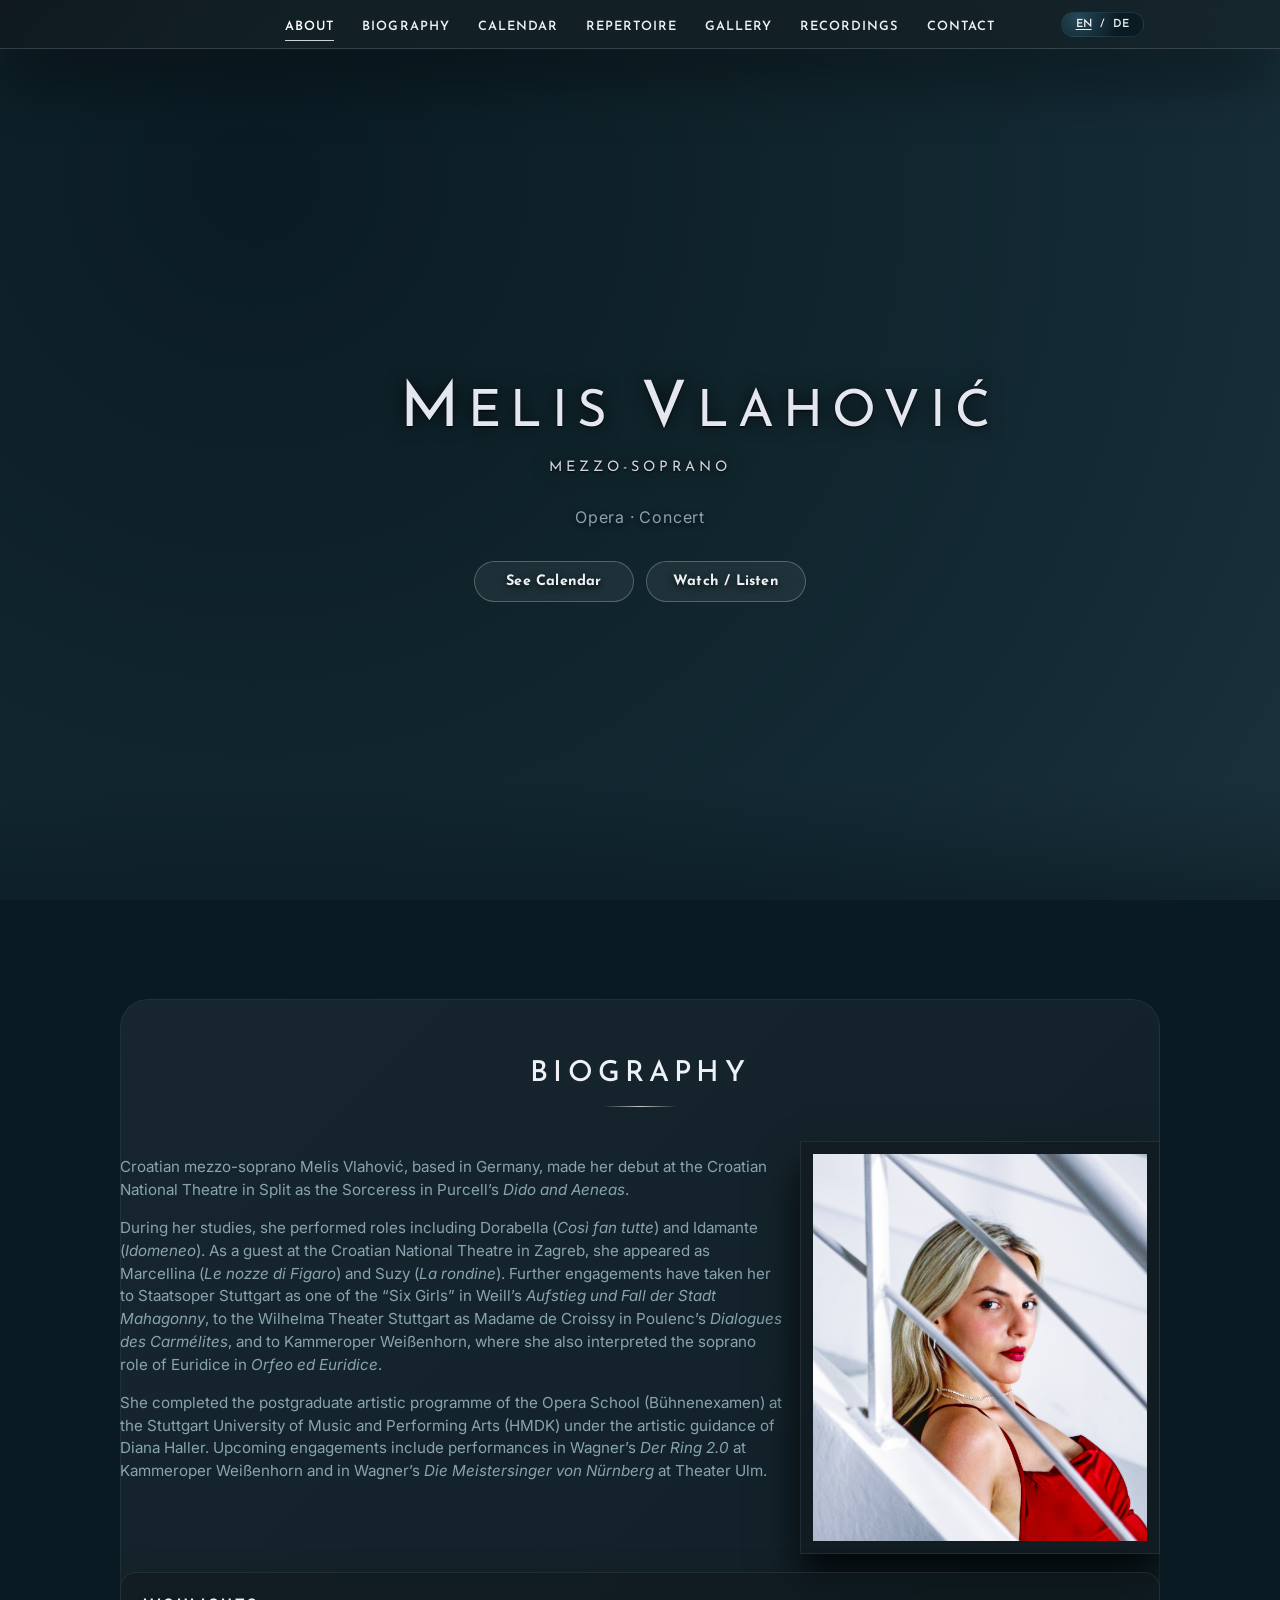
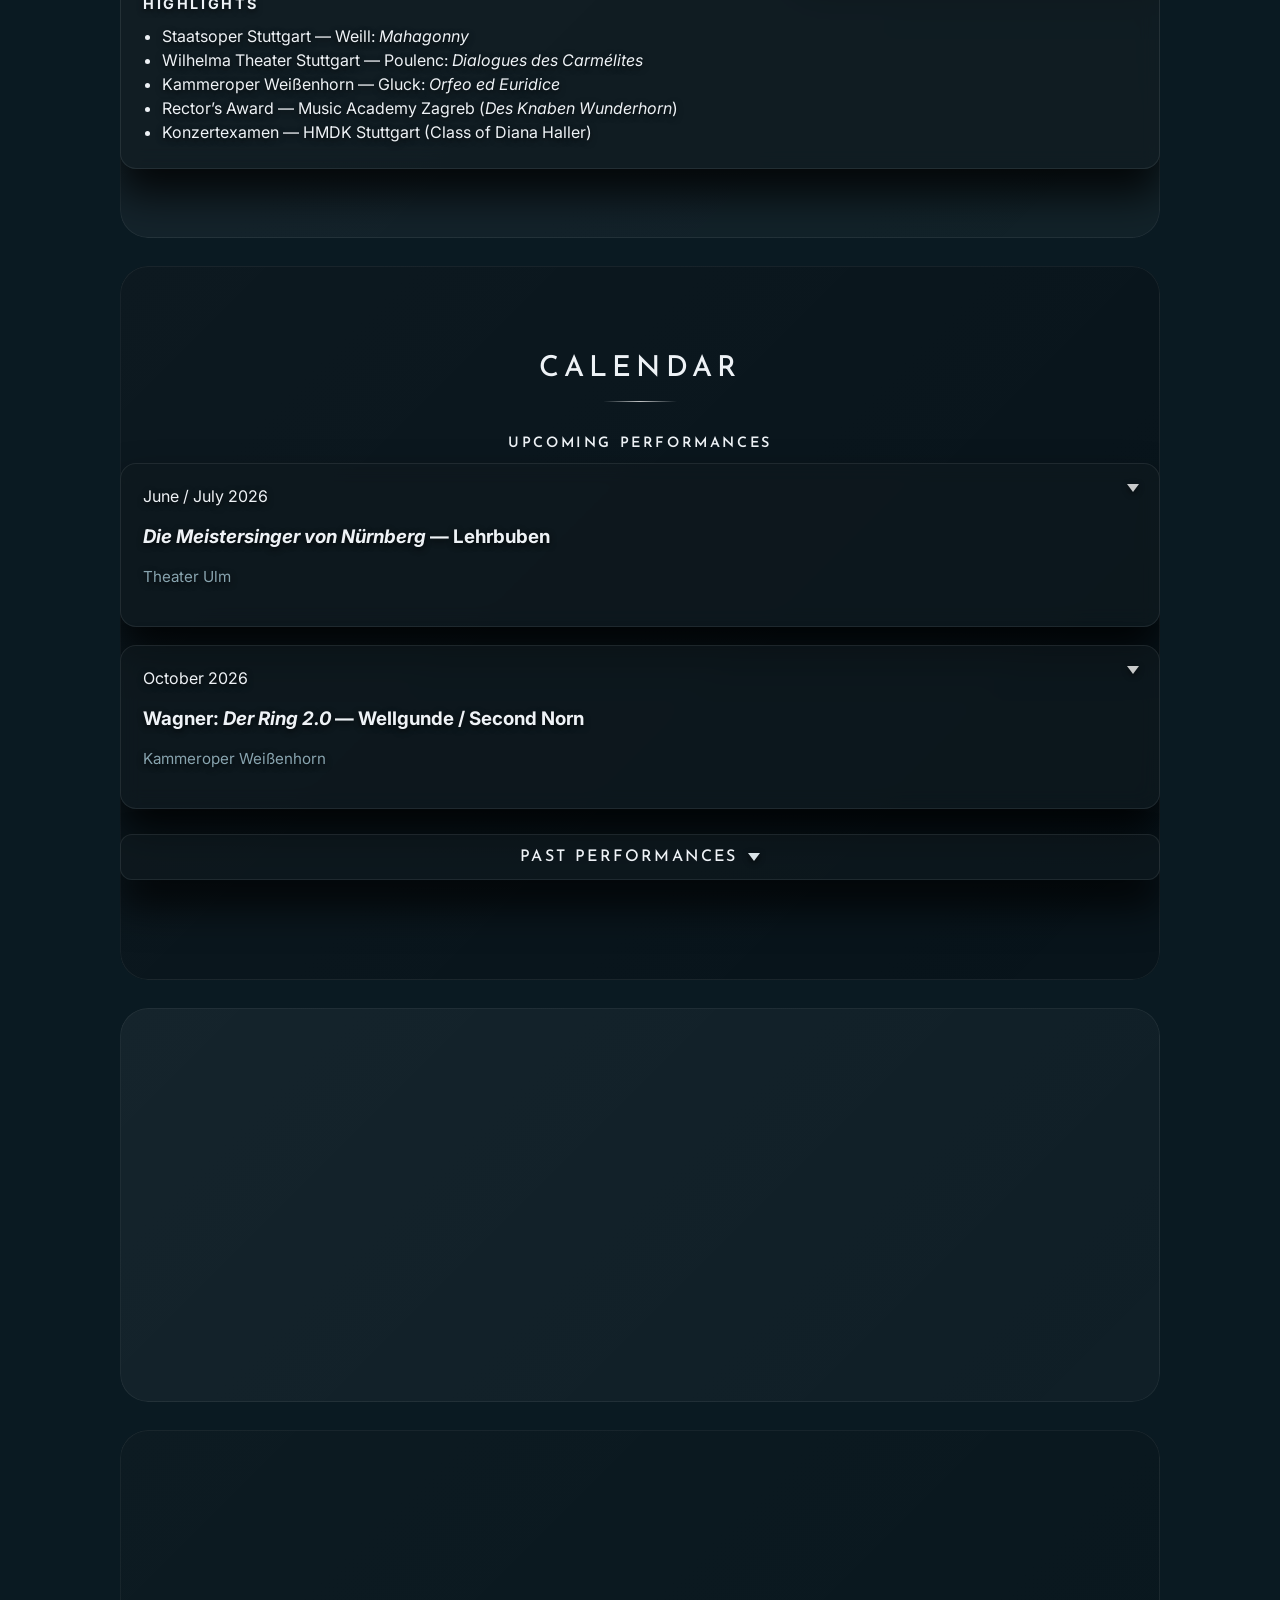
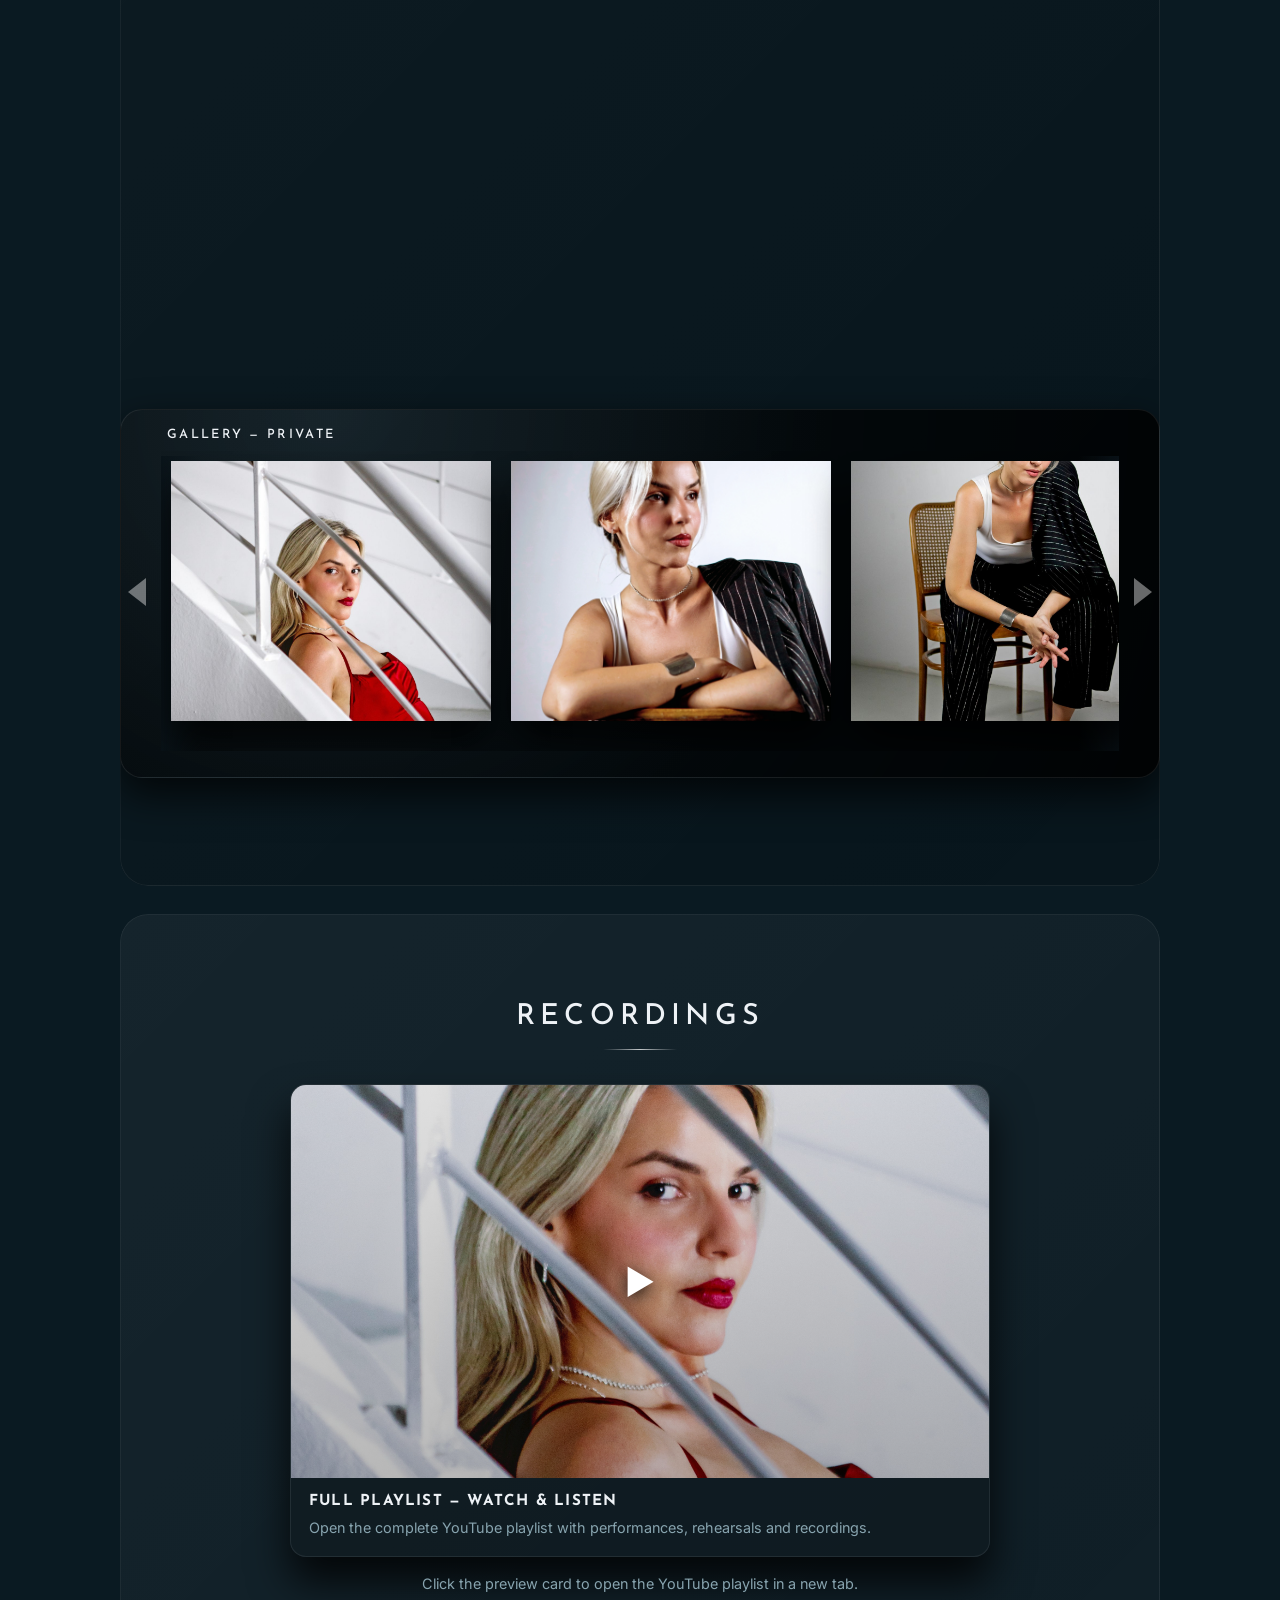
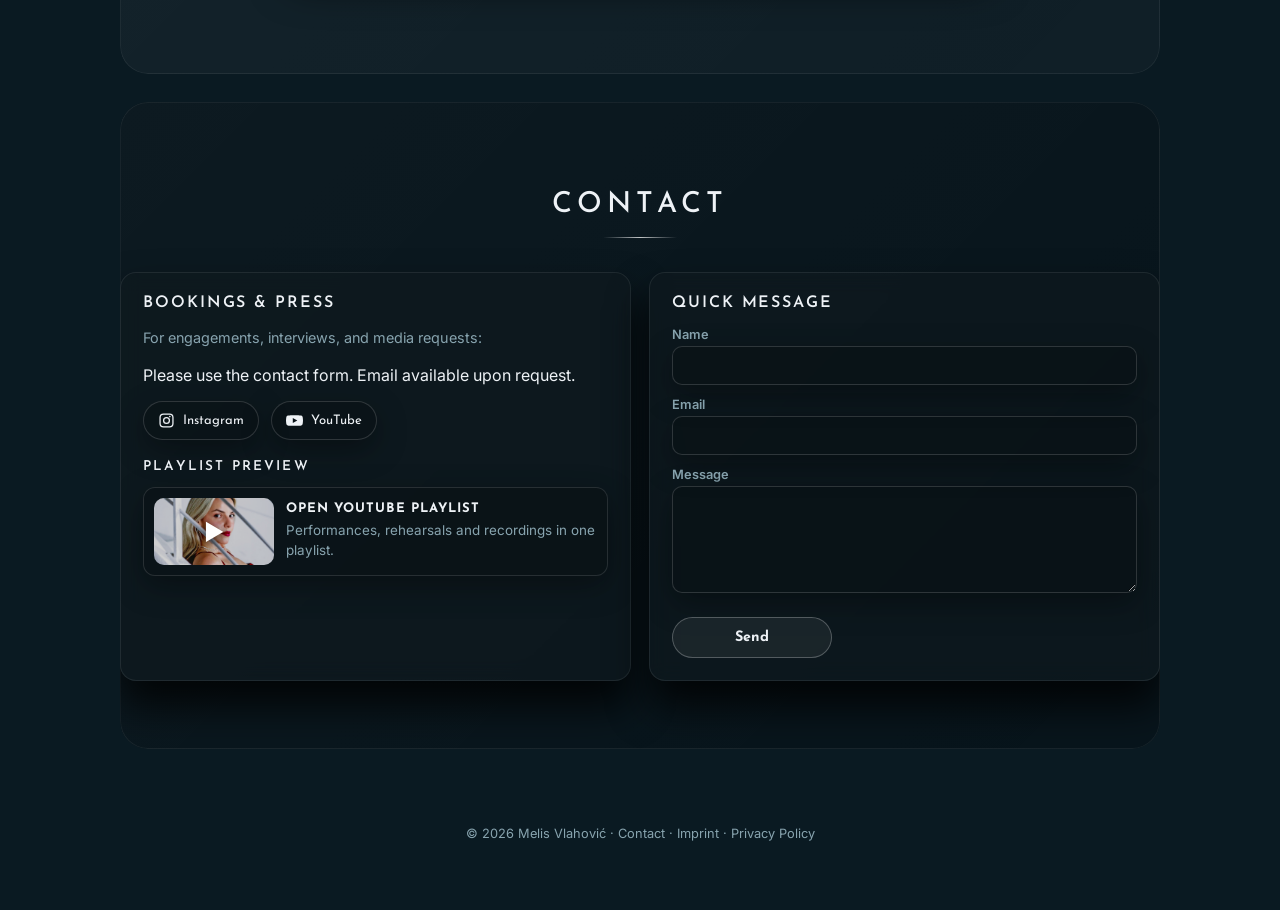
==== commit f6a901a2: "Update index.html" ====
--- a/index.html
+++ b/index.html
@@ -132,7 +132,7 @@
   }
 
   html.preload body {
-    opacity: 0;
+    opacity: 1;
   }
 
   body {
@@ -310,9 +310,9 @@
     background-repeat: no-repeat;
     background-position: 50% 50%;
     background-attachment: fixed;
-    opacity: 0;
-    animation: heroBgFadeIn 6s cubic-bezier(0.22, 1, 0.36, 1) .05s forwards;
-    will-change: opacity;
+    opacity: 1;
+    animation: none;
+    will-change: auto;
   }
 
   .hero::after {
@@ -670,34 +670,22 @@
     list-style: none;
     padding: 0;
     margin: 0;
-    display: grid;
-    gap: 8px;
-    font-size: .9rem;
-    line-height: 1.4;
+    columns: 2;
+    column-gap: 34px;
+    font-size: .92rem;
+    line-height: 1.75;
+    color: #d8e2e6;
   }
 
   .rep-role-list li {
-    background: rgba(0,0,0,0.24);
+    break-inside: avoid;
+    margin: 0 0 6px;
     padding: 0;
-    border-radius: 12px;
-    border: 1px solid rgba(255,255,255,0.13);
-    box-shadow: var(--shadow-soft);
-    overflow: hidden;
-  }
-
-  .rep-item-grid {
-    display: grid;
-    grid-template-columns: 1fr 1.5fr 1fr;
-    gap: 0;
-    align-items: stretch;
-  }
-
-  .rep-item-grid span {
-    padding: 10px 12px;
-    border-right: 1px solid rgba(255,255,255,0.08);
-  }
-
-  .rep-item-grid span:last-child { border-right: 0; }
+    background: transparent;
+    border: 0;
+    box-shadow: none;
+    border-radius: 0;
+  }
 
   .rep-composer {
     color: #ffffff;
@@ -712,22 +700,80 @@
     color: var(--muted);
   }
 
-  .rep-simple-item {
+
+  /* Clickable accordion cards for performances only */
+  .event.card {
+    cursor: pointer;
+    position: relative;
+  }
+
+  .event.card::after {
+    content: "";
+    position: absolute;
+    top: 20px;
+    right: 20px;
+    width: 0;
+    height: 0;
+    border-left: 6px solid transparent;
+    border-right: 6px solid transparent;
+    border-top: 8px solid rgba(255,255,255,0.78);
+    filter: drop-shadow(0 2px 3px rgba(0,0,0,0.8));
+    transition: transform .22s ease;
+  }
+
+  .event.card.accordion-open::after {
+    transform: rotate(180deg);
+  }
+
+  .event.card h3 {
+    padding-right: 44px;
+  }
+
+  .accordion-details {
+    display: none;
+    margin-top: 14px;
+    padding-top: 14px;
+    border-top: 1px solid rgba(255,255,255,0.13);
+    color: var(--muted);
+    font-size: .9rem;
+    line-height: 1.55;
+  }
+
+  .accordion-open > .accordion-details {
     display: block;
-    padding: 10px 12px;
+  }
+
+  .accordion-details ul {
+    margin: 0;
+    padding-left: 1.15rem;
+  }
+
+  .accordion-details li {
+    background: transparent;
+    border: 0;
+    box-shadow: none;
+    padding: 0;
+    margin-bottom: 4px;
+    cursor: default;
+    overflow: visible;
+  }
+
+  .accordion-details li::after {
+    content: none;
+  }
+
+  .accordion-hint {
+    margin: 10px 0 0;
+    color: rgba(238,242,246,0.52);
+    font-size: .78rem;
+    letter-spacing: .08em;
+    text-transform: uppercase;
   }
 
   @media (max-width: 640px) {
-    .rep-item-grid {
-      grid-template-columns: 1fr;
-    }
-
-    .rep-item-grid span {
-      border-right: 0;
-      border-bottom: 1px solid rgba(255,255,255,0.08);
-    }
-
-    .rep-item-grid span:last-child { border-bottom: 0; }
+    .rep-role-list {
+      columns: 1;
+    }
   }
 
   .carousel-block {
@@ -1725,7 +1771,7 @@
         <h3 class="calendar-group-title" data-i18n="calendar_upcoming">Upcoming Performances</h3>
         <div class="calendar-subgrid">
           <article class="event card" itemscope itemtype="https://schema.org/Event">
-            <time itemprop="startDate" datetime="2026-06">June 2026</time>
+            <time itemprop="startDate" datetime="2026-06">June / July 2026</time>
             <div>
               <h3 itemprop="name"><em>Die Meistersinger von Nürnberg</em> — Lehrbuben</h3>
               <p class="lead">
@@ -1734,18 +1780,32 @@
                 </span>
               </p>
             </div>
+            <div class="accordion-details">
+              <ul>
+                <li><strong>Performances:</strong> 4, 7, 13, 21, 27 June &amp; 5 July 2026</li>
+                <li><strong>Conductor:</strong> Felix Bender</li>
+                <li><strong>Director:</strong> Kay Metzger</li>
+              </ul>
+            </div>
           </article>
 
           <article class="event card" itemscope itemtype="https://schema.org/Event">
             <time itemprop="startDate" datetime="2026-10">October 2026</time>
             <div>
-              <h3 itemprop="name">Wagner: <em>Der Ring 2.0</em> — Wellgunde / Zweite Norne</h3>
+              <h3 itemprop="name">Wagner: <em>Der Ring 2.0</em> — Wellgunde / Second Norn</h3>
               <p class="lead">
                 <span itemprop="location" itemscope itemtype="https://schema.org/Place">
                   <span itemprop="name">Kammeroper Weißenhorn</span>
                 </span>
               </p>
             </div>
+            <div class="accordion-details">
+              <ul>
+                <li><strong>Performances:</strong> TBA</li>
+                <li><strong>Conductor:</strong> TBA</li>
+                <li><strong>Director:</strong> TBA</li>
+              </ul>
+            </div>
           </article>
         </div>
 
@@ -1759,10 +1819,17 @@
           <div class="rep-content" id="past-en-content" hidden>
             <div class="calendar-subgrid" style="margin-top:16px;">
               <article class="event card">
-                <time datetime="2025-05">May 2025</time>
+                <time datetime="2025-05">April / May 2025</time>
                 <div>
-                  <h3><em>Weill: Aufstieg und Fall der Stadt Mahagonny</em> — Fünfte Mädchen</h3>
+                  <h3><em>Weill: Aufstieg und Fall der Stadt Mahagonny</em> — Fifth Girl</h3>
                   <p class="lead">Staatsoper Stuttgart</p>
+                </div>
+                <div class="accordion-details">
+                  <ul>
+                    <li><strong>Performances:</strong> 16, 19, 22, 26, 29 April &amp; 9 May 2025</li>
+                    <li><strong>Conductor:</strong> Michele Gamba</li>
+                    <li><strong>Director:</strong> Ulrike Schwab</li>
+                  </ul>
                 </div>
               </article>
 
@@ -1772,37 +1839,70 @@
                   <h3><em>Gluck: Orfeo ed Euridice</em> — Euridice</h3>
                   <p class="lead">Kammeroper Weißenhorn</p>
                 </div>
+                <div class="accordion-details">
+                  <ul>
+                    <li><strong>Conductor:</strong> Eufemia Manfredi</li>
+                    <li><strong>Director:</strong> Diana Haller</li>
+                  </ul>
+                </div>
               </article>
 
               <article class="event card">
-                <time datetime="2024-06">June 2024</time>
+                <time datetime="2024-06">May / June 2024</time>
                 <div>
-                  <h3><em>Weill: Aufstieg und Fall der Stadt Mahagonny</em> — Fünfte Mädchen</h3>
+                  <h3><em>Weill: Aufstieg und Fall der Stadt Mahagonny</em> — Fifth Girl</h3>
                   <p class="lead">Staatsoper Stuttgart</p>
                 </div>
+                <div class="accordion-details">
+                  <ul>
+                    <li><strong>Performances:</strong> 11, 15, 26, 28 May &amp; 1, 8, 11, 29 June 2024</li>
+                    <li><strong>Conductors:</strong> Cornelius Meister, Luka Hauser</li>
+                    <li><strong>Director:</strong> Ulrike Schwab</li>
+                  </ul>
+                </div>
               </article>
 
               <article class="event card">
-                <time datetime="2023-07">July 2023</time>
+                <time datetime="2023-07">June / July 2023</time>
                 <div>
                   <h3><em>Poulenc: Dialogues des Carmélites</em> — Madame de Croissy</h3>
                   <p class="lead">Wilhelma Theater Stuttgart</p>
                 </div>
+                <div class="accordion-details">
+                  <ul>
+                    <li><strong>Performances:</strong> 8, 10, 12, 14, 16, 26, 28, 30 June 2023</li>
+                    <li><strong>Conductor:</strong> Bernhard Epstein</li>
+                    <li><strong>Director:</strong> Franziska Severin</li>
+                  </ul>
+                </div>
               </article>
 
               <article class="event card">
-                <time datetime="2021-11">November 2021</time>
+                <time datetime="2021-11">October / November 2021</time>
                 <div>
                   <h3><em>Puccini: La Rondine</em> — Suzy</h3>
-                  <p class="lead">National Theater Zagreb</p>
+                  <p class="lead">Croatian National Theatre Zagreb</p>
+                </div>
+                <div class="accordion-details">
+                  <ul>
+                    <li><strong>Performances:</strong> 28, 30 October &amp; 8 November 2021</li>
+                    <li><strong>Conductor:</strong> Lorenzo Passerini</li>
+                    <li><strong>Director:</strong> Hugo de Ana</li>
+                  </ul>
                 </div>
               </article>
 
               <article class="event card">
                 <time datetime="2021-07">July 2021</time>
                 <div>
-                  <h3><em>Mozart: Le nozze di Figaro</em> („Priča o ljubavi”) — Marcellina</h3>
-                  <p class="lead">National Theater Zagreb</p>
+                  <h3><em>Mozart: Le nozze di Figaro</em> (“Priča o ljubavi”) — Marcellina</h3>
+                  <p class="lead">Croatian National Theatre Zagreb</p>
+                </div>
+                <div class="accordion-details">
+                  <ul>
+                    <li><strong>Conductor:</strong> Lana Bradić</li>
+                    <li><strong>Director:</strong> Giorgio Surian</li>
+                  </ul>
                 </div>
               </article>
             </div>
@@ -1814,7 +1914,7 @@
         <h3 class="calendar-group-title" data-i18n="calendar_upcoming">Kommende Termine</h3>
         <div class="calendar-subgrid">
           <article class="event card" itemscope itemtype="https://schema.org/Event">
-            <time itemprop="startDate" datetime="2026-06">Juni 2026</time>
+            <time itemprop="startDate" datetime="2026-06">Juni / Juli 2026</time>
             <div>
               <h3 itemprop="name"><em>Die Meistersinger von Nürnberg</em> — Lehrbuben</h3>
               <p class="lead">
@@ -1822,6 +1922,13 @@
                   <span itemprop="name">Theater Ulm</span>
                 </span>
               </p>
+            </div>
+            <div class="accordion-details">
+              <ul>
+                <li><strong>Vorstellungen:</strong> 4., 7., 13., 21., 27. Juni &amp; 5. Juli 2026</li>
+                <li><strong>Musikalische Leitung:</strong> Felix Bender</li>
+                <li><strong>Inszenierung:</strong> Kay Metzger</li>
+              </ul>
             </div>
           </article>
 
@@ -1835,6 +1942,13 @@
                 </span>
               </p>
             </div>
+            <div class="accordion-details">
+              <ul>
+                <li><strong>Vorstellungen:</strong> TBA</li>
+                <li><strong>Musikalische Leitung:</strong> TBA</li>
+                <li><strong>Inszenierung:</strong> TBA</li>
+              </ul>
+            </div>
           </article>
         </div>
 
@@ -1848,10 +1962,17 @@
           <div class="rep-content" id="past-de-content" hidden>
             <div class="calendar-subgrid" style="margin-top:16px;">
               <article class="event card">
-                <time datetime="2025-05">Mai 2025</time>
+                <time datetime="2025-05">April / Mai 2025</time>
                 <div>
-                  <h3><em>Weill: Aufstieg und Fall der Stadt Mahagonny</em> — Fünfte Mädchen</h3>
+                  <h3><em>Weill: Aufstieg und Fall der Stadt Mahagonny</em> — Fünftes Mädchen</h3>
                   <p class="lead">Staatsoper Stuttgart</p>
+                </div>
+                <div class="accordion-details">
+                  <ul>
+                    <li><strong>Vorstellungen:</strong> 16., 19., 22., 26., 29. April &amp; 9. Mai 2025</li>
+                    <li><strong>Musikalische Leitung:</strong> Michele Gamba</li>
+                    <li><strong>Inszenierung:</strong> Ulrike Schwab</li>
+                  </ul>
                 </div>
               </article>
 
@@ -1861,37 +1982,70 @@
                   <h3><em>Gluck: Orfeo ed Euridice</em> — Euridice</h3>
                   <p class="lead">Kammeroper Weißenhorn</p>
                 </div>
+                <div class="accordion-details">
+                  <ul>
+                    <li><strong>Musikalische Leitung:</strong> Eufemia Manfredi</li>
+                    <li><strong>Inszenierung:</strong> Diana Haller</li>
+                  </ul>
+                </div>
               </article>
 
               <article class="event card">
-                <time datetime="2024-06">Juni 2024</time>
+                <time datetime="2024-06">Mai / Juni 2024</time>
                 <div>
-                  <h3><em>Weill: Aufstieg und Fall der Stadt Mahagonny</em> — Fünfte Mädchen</h3>
+                  <h3><em>Weill: Aufstieg und Fall der Stadt Mahagonny</em> — Fünftes Mädchen</h3>
                   <p class="lead">Staatsoper Stuttgart</p>
                 </div>
+                <div class="accordion-details">
+                  <ul>
+                    <li><strong>Vorstellungen:</strong> 11., 15., 26., 28. Mai &amp; 1., 8., 11., 29. Juni 2024</li>
+                    <li><strong>Musikalische Leitung:</strong> Cornelius Meister, Luka Hauser</li>
+                    <li><strong>Inszenierung:</strong> Ulrike Schwab</li>
+                  </ul>
+                </div>
               </article>
 
               <article class="event card">
-                <time datetime="2023-07">Juli 2023</time>
+                <time datetime="2023-07">Juni / Juli 2023</time>
                 <div>
                   <h3><em>Poulenc: Dialogues des Carmélites</em> — Madame de Croissy</h3>
                   <p class="lead">Wilhelma Theater Stuttgart</p>
                 </div>
+                <div class="accordion-details">
+                  <ul>
+                    <li><strong>Vorstellungen:</strong> 8., 10., 12., 14., 16., 26., 28., 30. Juni 2023</li>
+                    <li><strong>Musikalische Leitung:</strong> Bernhard Epstein</li>
+                    <li><strong>Inszenierung:</strong> Franziska Severin</li>
+                  </ul>
+                </div>
               </article>
 
               <article class="event card">
-                <time datetime="2021-11">November 2021</time>
+                <time datetime="2021-11">Oktober / November 2021</time>
                 <div>
                   <h3><em>Puccini: La Rondine</em> — Suzy</h3>
-                  <p class="lead">Nationaltheater Zagreb</p>
+                  <p class="lead">Kroatisches Nationaltheater Zagreb</p>
+                </div>
+                <div class="accordion-details">
+                  <ul>
+                    <li><strong>Vorstellungen:</strong> 28., 30. Oktober &amp; 8. November 2021</li>
+                    <li><strong>Musikalische Leitung:</strong> Lorenzo Passerini</li>
+                    <li><strong>Inszenierung:</strong> Hugo de Ana</li>
+                  </ul>
                 </div>
               </article>
 
               <article class="event card">
                 <time datetime="2021-07">Juli 2021</time>
                 <div>
-                  <h3><em>Mozart: Le nozze di Figaro</em> („Priča o ljubavi”) — Marcellina</h3>
-                  <p class="lead">Nationaltheater Zagreb</p>
+                  <h3><em>Mozart: Le nozze di Figaro</em> („Priča o ljubavi“) — Marcellina</h3>
+                  <p class="lead">Kroatisches Nationaltheater Zagreb</p>
+                </div>
+                <div class="accordion-details">
+                  <ul>
+                    <li><strong>Musikalische Leitung:</strong> Lana Bradić</li>
+                    <li><strong>Inszenierung:</strong> Giorgio Surian</li>
+                  </ul>
                 </div>
               </article>
             </div>
@@ -1914,53 +2068,53 @@
           <div class="rep-col" data-lang-section="en">
             <h3>Opera (EN)</h3>
             <ul class="rep-role-list">
-              <li>Berg: <em>Lulu</em> — Countess Geschwitz</li>
-              <li>Bizet: <em>Carmen</em> — Carmen</li>
-              <li>Donizetti: <em>Roberto Devereux</em> — Sara</li>
-              <li>Gounod: <em>Faust</em> — Siébel</li>
-              <li>Gluck: <em>Orfeo ed Euridice</em> — Euridice</li>
-              <li>Humperdinck: <em>Hänsel und Gretel</em> — Hänsel</li>
-              <li>Mascagni: <em>L’amico Fritz</em> — Beppe</li>
-              <li>Massenet: <em>Werther</em> — Charlotte</li>
-              <li>Massenet: <em>Cendrillon</em> — Dorothée</li>
-              <li>Mozart: <em>Così fan tutte</em> — Dorabella</li>
-              <li>Mozart: <em>Die Zauberflöte</em> — Second Lady</li>
-              <li>Mozart: <em>Idomeneo</em> — Idamante</li>
-              <li>Mozart: <em>Le nozze di Figaro</em> — Cherubino</li>
-              <li>Mozart: <em>Le nozze di Figaro</em> — Marcellina</li>
-              <li>Poulenc: <em>Dialogues des Carmélites</em> — Mme de Croissy</li>
-              <li>Purcell: <em>Dido and Aeneas</em> — Dido</li>
-              <li>Purcell: <em>Dido and Aeneas</em> — The Sorceress</li>
-              <li>Puccini: <em>La rondine</em> — Suzy / Lolette</li>
-              <li>Strauss, J.: <em>Die Fledermaus</em> — Prince Orlofsky</li>
-              <li>Tchaikovsky: <em>Pikovaya Dama (Queen of Spades)</em> — Polina</li>
-              <li>Weill: <em>Aufstieg und Fall der Stadt Mahagonny</em> — Fifth Girl</li>
+              <li><span class="rep-composer">Berg</span> | <span class="rep-work"><em>Lulu</em></span> | <span class="rep-role">Countess Geschwitz</span></li>
+              <li><span class="rep-composer">Bizet</span> | <span class="rep-work"><em>Carmen</em></span> | <span class="rep-role">Carmen</span></li>
+              <li><span class="rep-composer">Donizetti</span> | <span class="rep-work"><em>Roberto Devereux</em></span> | <span class="rep-role">Sara</span></li>
+              <li><span class="rep-composer">Gounod</span> | <span class="rep-work"><em>Faust</em></span> | <span class="rep-role">Siébel</span></li>
+              <li><span class="rep-composer">Gluck</span> | <span class="rep-work"><em>Orfeo ed Euridice</em></span> | <span class="rep-role">Euridice</span></li>
+              <li><span class="rep-composer">Humperdinck</span> | <span class="rep-work"><em>Hänsel und Gretel</em></span> | <span class="rep-role">Hänsel</span></li>
+              <li><span class="rep-composer">Mascagni</span> | <span class="rep-work"><em>L’amico Fritz</em></span> | <span class="rep-role">Beppe</span></li>
+              <li><span class="rep-composer">Massenet</span> | <span class="rep-work"><em>Werther</em></span> | <span class="rep-role">Charlotte</span></li>
+              <li><span class="rep-composer">Massenet</span> | <span class="rep-work"><em>Cendrillon</em></span> | <span class="rep-role">Dorothée</span></li>
+              <li><span class="rep-composer">Mozart</span> | <span class="rep-work"><em>Così fan tutte</em></span> | <span class="rep-role">Dorabella</span></li>
+              <li><span class="rep-composer">Mozart</span> | <span class="rep-work"><em>Die Zauberflöte</em></span> | <span class="rep-role">Second Lady</span></li>
+              <li><span class="rep-composer">Mozart</span> | <span class="rep-work"><em>Idomeneo</em></span> | <span class="rep-role">Idamante</span></li>
+              <li><span class="rep-composer">Mozart</span> | <span class="rep-work"><em>Le nozze di Figaro</em></span> | <span class="rep-role">Cherubino</span></li>
+              <li><span class="rep-composer">Mozart</span> | <span class="rep-work"><em>Le nozze di Figaro</em></span> | <span class="rep-role">Marcellina</span></li>
+              <li><span class="rep-composer">Poulenc</span> | <span class="rep-work"><em>Dialogues des Carmélites</em></span> | <span class="rep-role">Mme de Croissy</span></li>
+              <li><span class="rep-composer">Purcell</span> | <span class="rep-work"><em>Dido and Aeneas</em></span> | <span class="rep-role">Dido</span></li>
+              <li><span class="rep-composer">Purcell</span> | <span class="rep-work"><em>Dido and Aeneas</em></span> | <span class="rep-role">The Sorceress</span></li>
+              <li><span class="rep-composer">Puccini</span> | <span class="rep-work"><em>La rondine</em></span> | <span class="rep-role">Suzy / Lolette</span></li>
+              <li><span class="rep-composer">Strauss, J.</span> | <span class="rep-work"><em>Die Fledermaus</em></span> | <span class="rep-role">Prince Orlofsky</span></li>
+              <li><span class="rep-composer">Tchaikovsky</span> | <span class="rep-work"><em>Pikovaya Dama (Queen of Spades)</em></span> | <span class="rep-role">Polina</span></li>
+              <li><span class="rep-composer">Weill</span> | <span class="rep-work"><em>Aufstieg und Fall der Stadt Mahagonny</em></span> | <span class="rep-role">Fifth Girl</span></li>
             </ul>
           </div>
           <div class="rep-col" data-lang-section="de" style="display:none;">
             <h3>Oper (DE)</h3>
             <ul class="rep-role-list">
-              <li>Berg: <em>Lulu</em> — Gräfin Geschwitz</li>
-              <li>Bizet: <em>Carmen</em> — Carmen</li>
-              <li>Donizetti: <em>Roberto Devereux</em> — Sara</li>
-              <li>Gounod: <em>Faust</em> — Siébel</li>
-              <li>Gluck: <em>Orfeo ed Euridice</em> — Euridice</li>
-              <li>Humperdinck: <em>Hänsel und Gretel</em> — Hänsel</li>
-              <li>Mascagni: <em>L’amico Fritz</em> — Beppe</li>
-              <li>Massenet: <em>Werther</em> — Charlotte</li>
-              <li>Massenet: <em>Cendrillon</em> — Dorothée</li>
-              <li>Mozart: <em>Così fan tutte</em> — Dorabella</li>
-              <li>Mozart: <em>Die Zauberflöte</em> — Zweite Dame</li>
-              <li>Mozart: <em>Idomeneo</em> — Idamante</li>
-              <li>Mozart: <em>Le nozze di Figaro</em> — Cherubino</li>
-              <li>Mozart: <em>Le nozze di Figaro</em> — Marcellina</li>
-              <li>Poulenc: <em>Dialogues des Carmélites</em> — Mme de Croissy</li>
-              <li>Purcell: <em>Dido and Aeneas</em> — Dido</li>
-              <li>Purcell: <em>Dido and Aeneas</em> — Die Zauberin</li>
-              <li>Puccini: <em>La Rondine</em> — Suzy / Lolette</li>
-              <li>Strauss, J.: <em>Die Fledermaus</em> — Prinz Orlofsky</li>
-              <li>Tschaikowsky: <em>Pique Dame</em> — Polina</li>
-              <li>Weill: <em>Aufstieg und Fall der Stadt Mahagonny</em> — Fünftes Mädchen</li>
+              <li><span class="rep-composer">Berg</span> | <span class="rep-work"><em>Lulu</em></span> | <span class="rep-role">Gräfin Geschwitz</span></li>
+              <li><span class="rep-composer">Bizet</span> | <span class="rep-work"><em>Carmen</em></span> | <span class="rep-role">Carmen</span></li>
+              <li><span class="rep-composer">Donizetti</span> | <span class="rep-work"><em>Roberto Devereux</em></span> | <span class="rep-role">Sara</span></li>
+              <li><span class="rep-composer">Gounod</span> | <span class="rep-work"><em>Faust</em></span> | <span class="rep-role">Siébel</span></li>
+              <li><span class="rep-composer">Gluck</span> | <span class="rep-work"><em>Orfeo ed Euridice</em></span> | <span class="rep-role">Euridice</span></li>
+              <li><span class="rep-composer">Humperdinck</span> | <span class="rep-work"><em>Hänsel und Gretel</em></span> | <span class="rep-role">Hänsel</span></li>
+              <li><span class="rep-composer">Mascagni</span> | <span class="rep-work"><em>L’amico Fritz</em></span> | <span class="rep-role">Beppe</span></li>
+              <li><span class="rep-composer">Massenet</span> | <span class="rep-work"><em>Werther</em></span> | <span class="rep-role">Charlotte</span></li>
+              <li><span class="rep-composer">Massenet</span> | <span class="rep-work"><em>Cendrillon</em></span> | <span class="rep-role">Dorothée</span></li>
+              <li><span class="rep-composer">Mozart</span> | <span class="rep-work"><em>Così fan tutte</em></span> | <span class="rep-role">Dorabella</span></li>
+              <li><span class="rep-composer">Mozart</span> | <span class="rep-work"><em>Die Zauberflöte</em></span> | <span class="rep-role">Zweite Dame</span></li>
+              <li><span class="rep-composer">Mozart</span> | <span class="rep-work"><em>Idomeneo</em></span> | <span class="rep-role">Idamante</span></li>
+              <li><span class="rep-composer">Mozart</span> | <span class="rep-work"><em>Le nozze di Figaro</em></span> | <span class="rep-role">Cherubino</span></li>
+              <li><span class="rep-composer">Mozart</span> | <span class="rep-work"><em>Le nozze di Figaro</em></span> | <span class="rep-role">Marcellina</span></li>
+              <li><span class="rep-composer">Poulenc</span> | <span class="rep-work"><em>Dialogues des Carmélites</em></span> | <span class="rep-role">Mme de Croissy</span></li>
+              <li><span class="rep-composer">Purcell</span> | <span class="rep-work"><em>Dido and Aeneas</em></span> | <span class="rep-role">Dido</span></li>
+              <li><span class="rep-composer">Purcell</span> | <span class="rep-work"><em>Dido and Aeneas</em></span> | <span class="rep-role">Die Zauberin</span></li>
+              <li><span class="rep-composer">Puccini</span> | <span class="rep-work"><em>La Rondine</em></span> | <span class="rep-role">Suzy / Lolette</span></li>
+              <li><span class="rep-composer">Strauss, J.</span> | <span class="rep-work"><em>Die Fledermaus</em></span> | <span class="rep-role">Prinz Orlofsky</span></li>
+              <li><span class="rep-composer">Tschaikowsky</span> | <span class="rep-work"><em>Pique Dame</em></span> | <span class="rep-role">Polina</span></li>
+              <li><span class="rep-composer">Weill</span> | <span class="rep-work"><em>Aufstieg und Fall der Stadt Mahagonny</em></span> | <span class="rep-role">Fünftes Mädchen</span></li>
             </ul>
           </div>
         </div>
@@ -2405,36 +2559,6 @@
   setLang(initial);
 })();
 
-function enhanceRepertoireItems() {
-  document.querySelectorAll('.rep-role-list li').forEach(li => {
-    if (li.dataset.enhanced === 'true') return;
-    const em = li.querySelector('em');
-    const text = li.textContent || '';
-
-    if (!em || !text.includes('—')) {
-      li.innerHTML = `<span class="rep-simple-item">${li.innerHTML}</span>`;
-      li.dataset.enhanced = 'true';
-      return;
-    }
-
-    const composer = text.split(':')[0]?.trim();
-    const work = em.innerHTML.trim();
-    const role = text.split('—').slice(1).join('—').trim();
-
-    if (!composer || !work || !role) return;
-
-    li.innerHTML = `
-      <div class="rep-item-grid">
-        <span class="rep-composer">${composer}</span>
-        <span class="rep-work"><em>${work}</em></span>
-        <span class="rep-role">${role}</span>
-      </div>
-    `;
-    li.dataset.enhanced = 'true';
-  });
-}
-
-enhanceRepertoireItems();
 
 function setupRevealAnimations() {
   const revealSelectors = [
@@ -2522,6 +2646,74 @@
 setupRepToggle('[data-collapse="past-en"]','past-en-content');
 setupRepToggle('[data-collapse="past-de"]','past-de-content');
 
+function setupRepertoireCardClose() {
+  document.querySelectorAll('#repertoire .rep-col').forEach(card => {
+    card.setAttribute('tabindex', '0');
+    card.setAttribute('role', 'button');
+    card.setAttribute('aria-label', 'Close this repertoire section');
+
+    const closeSection = () => {
+      const content = card.closest('.rep-content');
+      if (!content) return;
+
+      const btn = document.querySelector(`[aria-controls="${content.id}"]`);
+      if (!btn) return;
+
+      btn.classList.remove('open');
+      btn.setAttribute('aria-expanded', 'false');
+      content.classList.remove('open');
+      content.hidden = true;
+    };
+
+    card.addEventListener('click', closeSection);
+    card.addEventListener('keydown', event => {
+      if (event.key === 'Enter' || event.key === ' ') {
+        event.preventDefault();
+        closeSection();
+      }
+    });
+  });
+}
+
+setupRepertoireCardClose();
+
+function setupSimpleAccordion(selector, detailsHTML = ""){
+  document.querySelectorAll(selector).forEach((card) => {
+    let details = card.querySelector('.accordion-details');
+
+    if (!details && detailsHTML.trim()) {
+      details = document.createElement('div');
+      details.className = 'accordion-details';
+      details.innerHTML = detailsHTML;
+      card.appendChild(details);
+    }
+
+    card.setAttribute('tabindex', '0');
+    card.setAttribute('role', 'button');
+    card.setAttribute('aria-expanded', 'false');
+
+    const toggle = () => {
+      const isOpen = card.classList.toggle('accordion-open');
+      card.setAttribute('aria-expanded', isOpen ? 'true' : 'false');
+    };
+
+    card.addEventListener('click', (event) => {
+      if (event.target.closest('a, button, input, textarea')) return;
+      toggle();
+    });
+
+    card.addEventListener('keydown', (event) => {
+      if (event.key === 'Enter' || event.key === ' ') {
+        event.preventDefault();
+        toggle();
+      }
+    });
+  });
+}
+
+setupSimpleAccordion('.event.card');
+
+
 const lightboxEl = document.getElementById('lightbox');
 const lightboxImgEl = document.getElementById('lightbox-img');
 const lightboxCreditEl = document.getElementById('lightbox-credit');
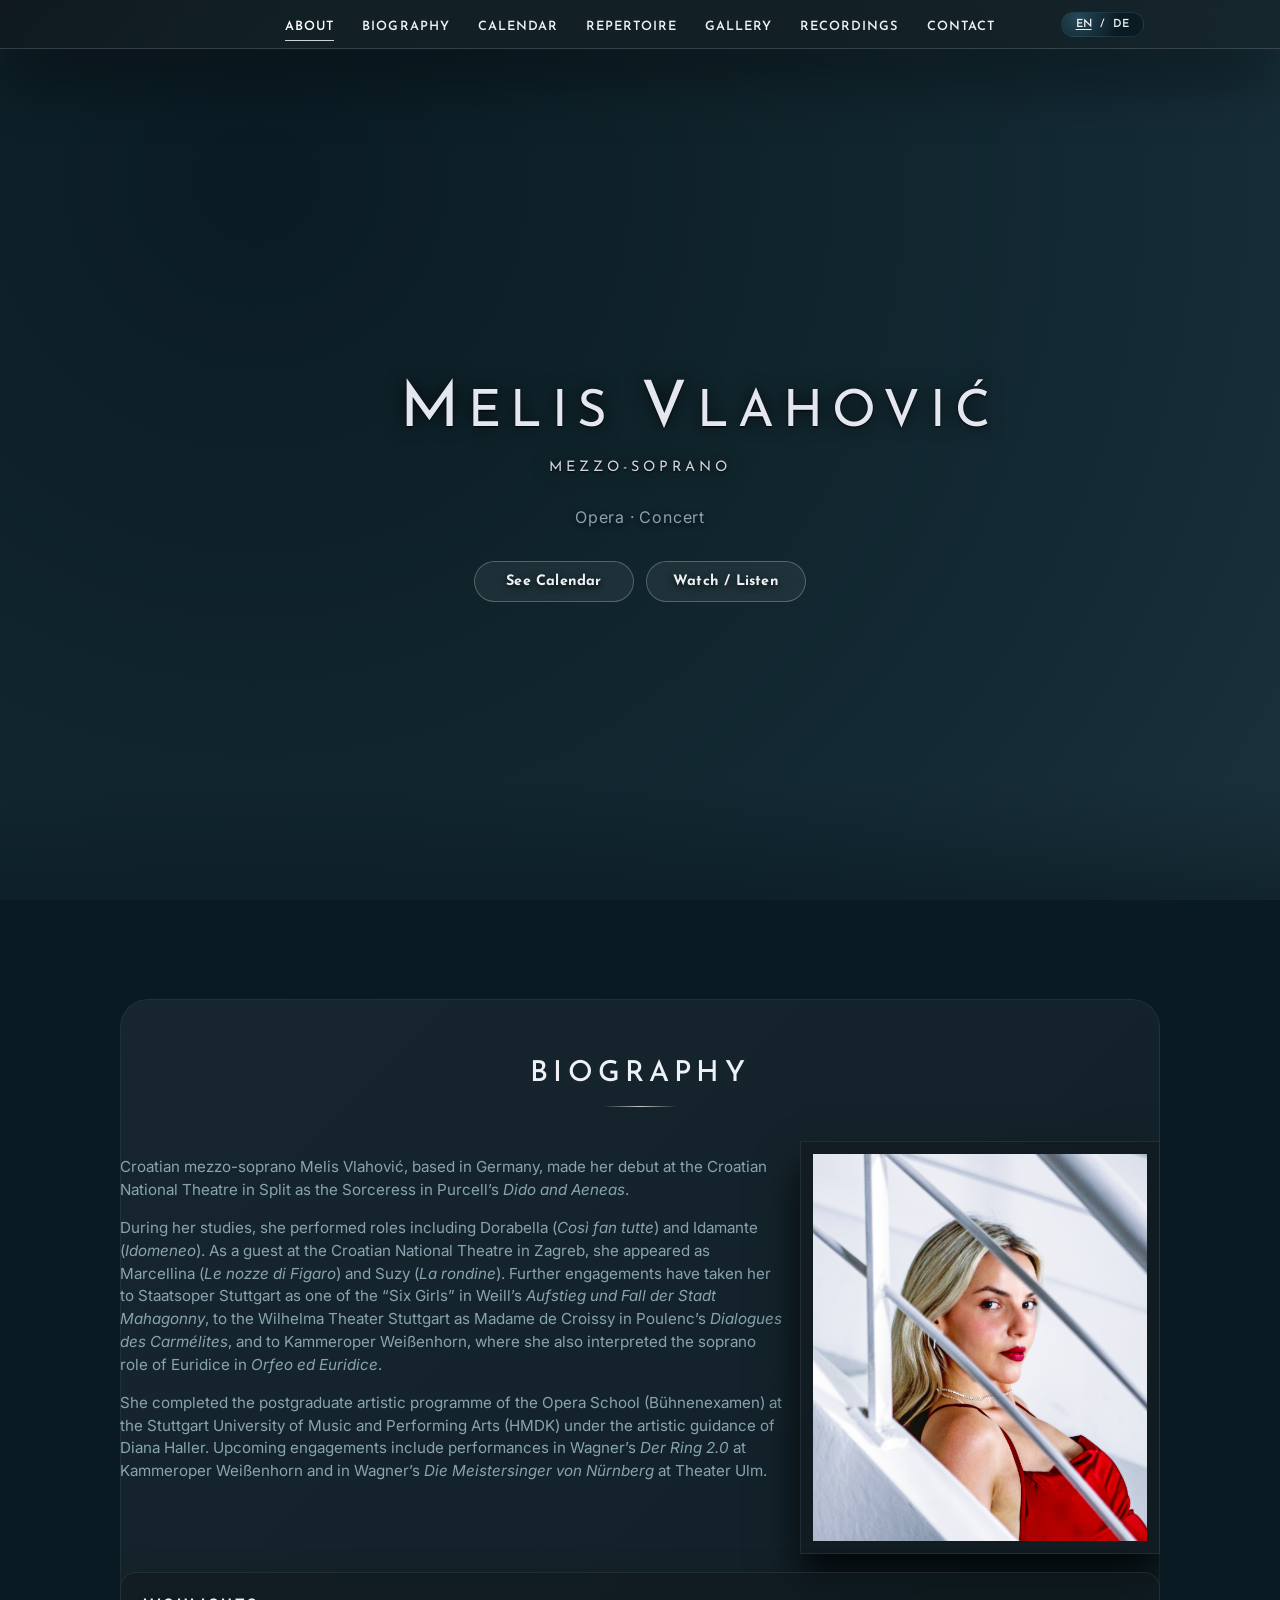
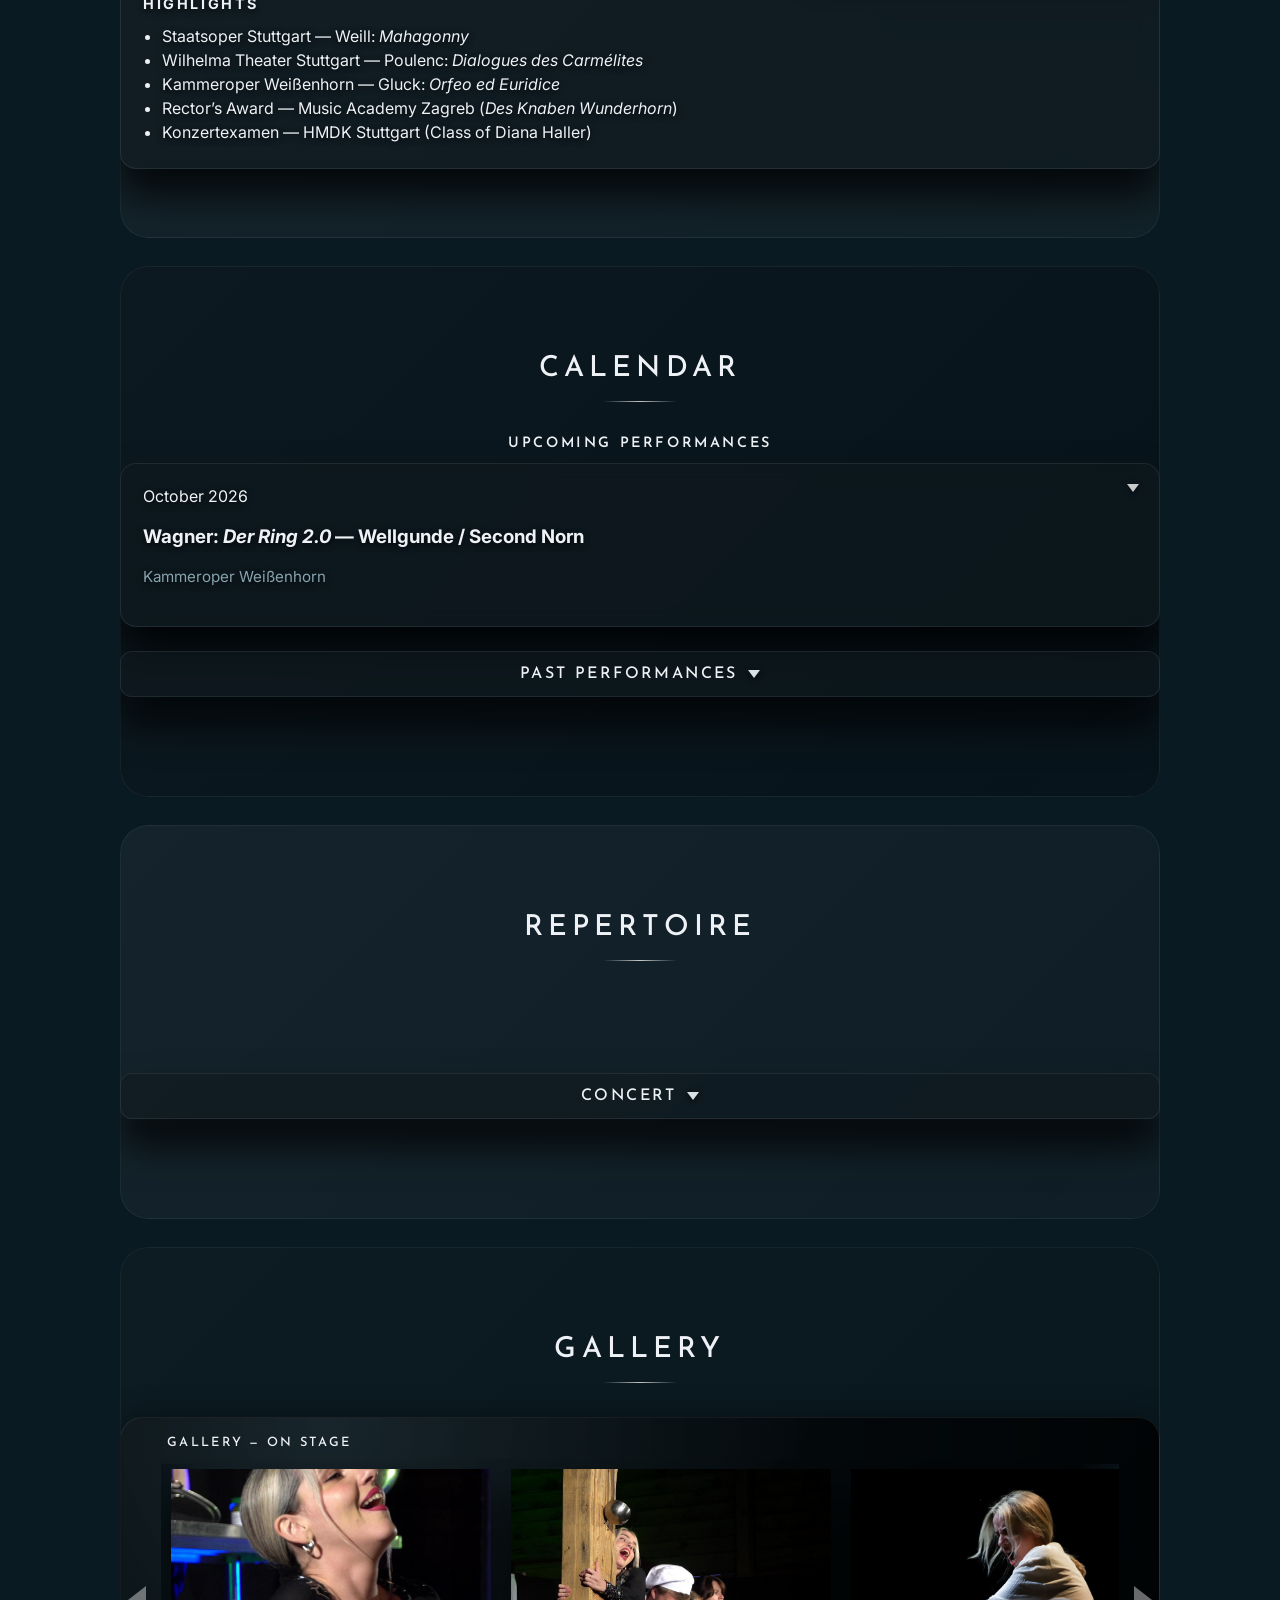
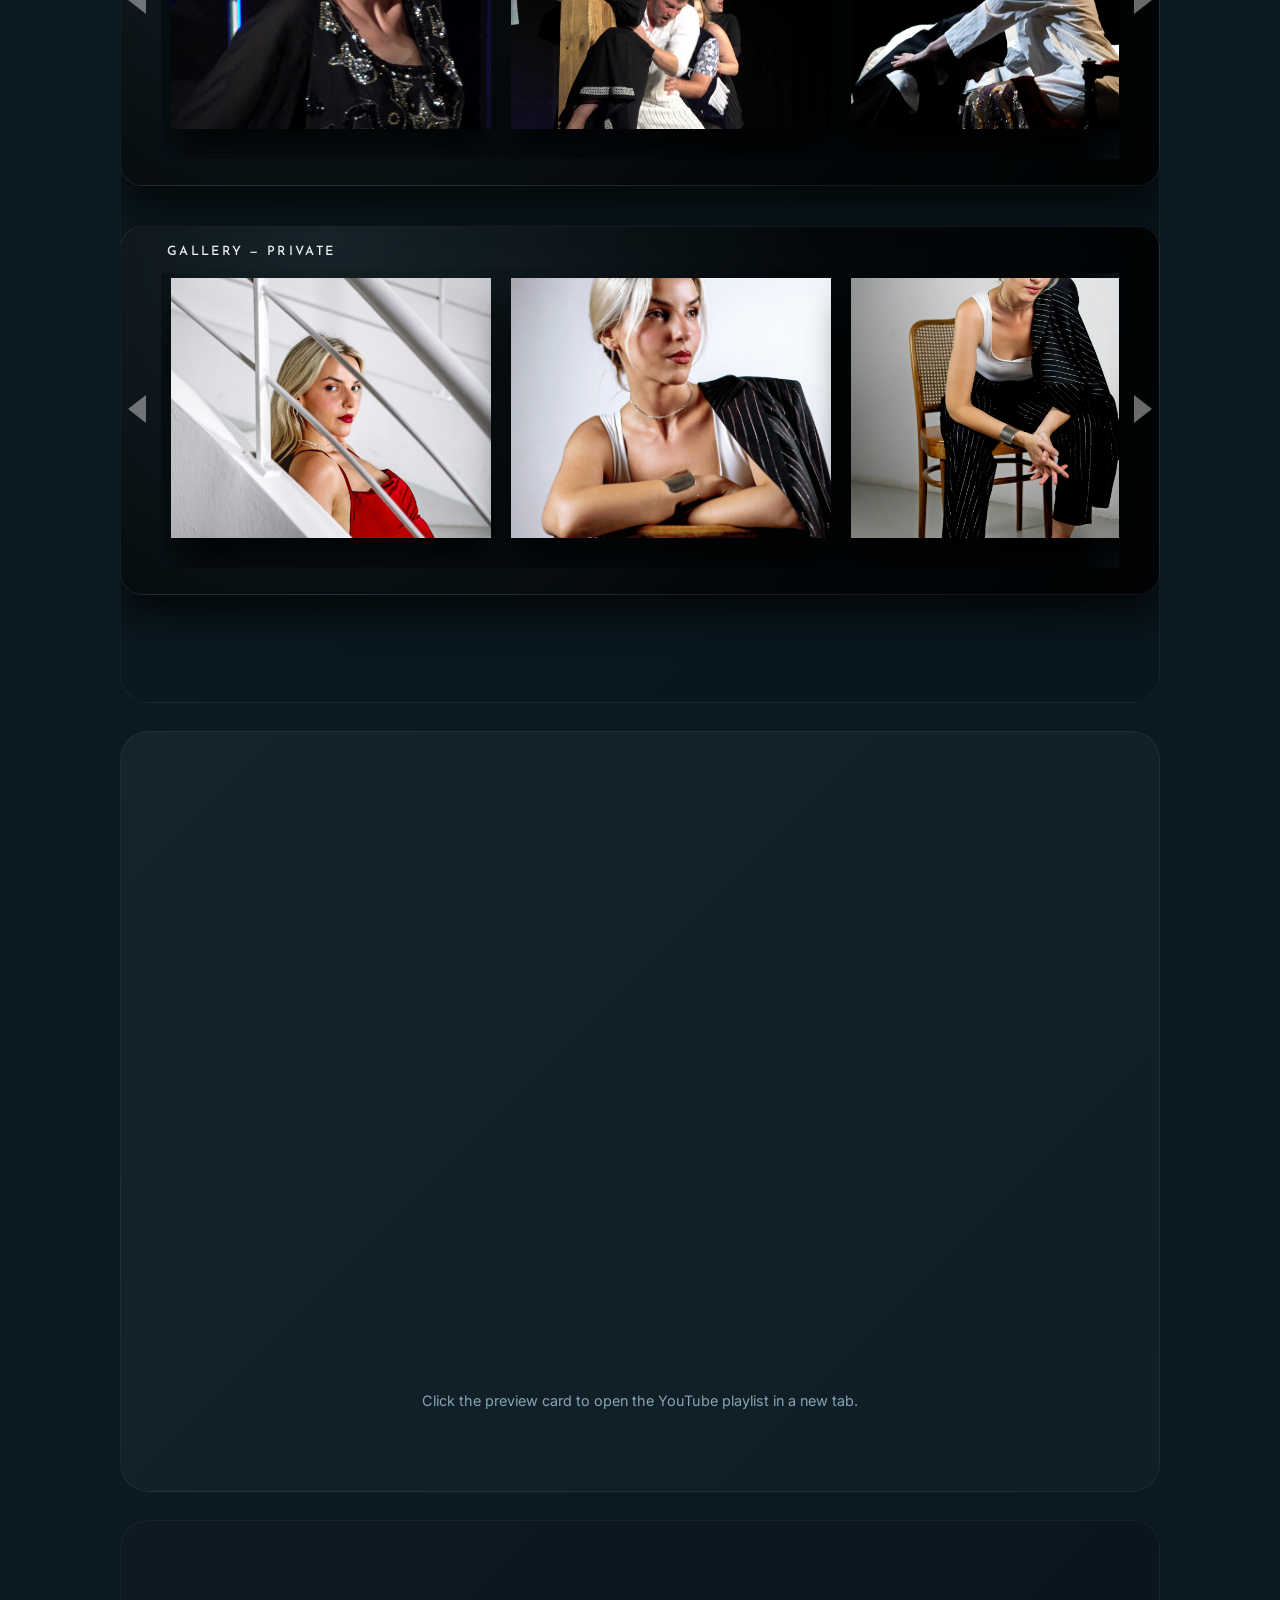
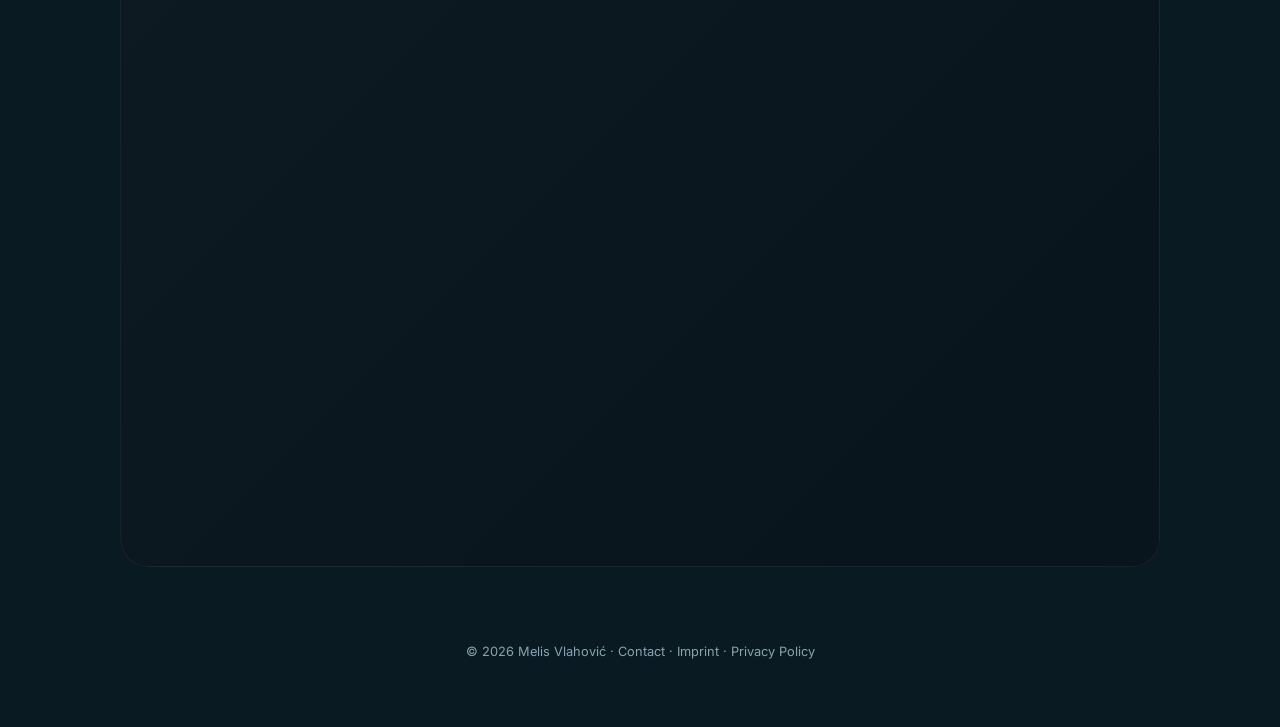
==== commit c3c67644: "Update index.html" ====
--- a/index.html
+++ b/index.html
@@ -79,27 +79,11 @@
   }
   </script>
 
-  <script>
-    (function () {
-      const root = document.documentElement;
-      const showPage = () => root.classList.remove('preload');
-
-      if ('fonts' in document) {
-        Promise.race([
-          document.fonts.ready,
-          new Promise(resolve => setTimeout(resolve, 1200))
-        ]).then(showPage);
-      } else {
-        window.addEventListener('load', showPage);
-      }
-    })();
-  </script>
-
   <link rel="preconnect" href="https://fonts.googleapis.com">
   <link rel="preconnect" href="https://fonts.gstatic.com" crossorigin>
   <link href="https://fonts.googleapis.com/css2?family=Inter:wght@300;400;500;600;700&family=Josefin+Sans:wght@300;400;500;600;700&display=swap" rel="stylesheet">
 
-  <link rel="preload" as="image" href="images/bg.jpg?v=20251103">
+  <link rel="preload" as="image" href="images/bg.jpg?v=20251103" fetchpriority="high">
 
   <style>
   :root {
@@ -1771,25 +1755,6 @@
         <h3 class="calendar-group-title" data-i18n="calendar_upcoming">Upcoming Performances</h3>
         <div class="calendar-subgrid">
           <article class="event card" itemscope itemtype="https://schema.org/Event">
-            <time itemprop="startDate" datetime="2026-06">June / July 2026</time>
-            <div>
-              <h3 itemprop="name"><em>Die Meistersinger von Nürnberg</em> — Lehrbuben</h3>
-              <p class="lead">
-                <span itemprop="location" itemscope itemtype="https://schema.org/Place">
-                  <span itemprop="name">Theater Ulm</span>
-                </span>
-              </p>
-            </div>
-            <div class="accordion-details">
-              <ul>
-                <li><strong>Performances:</strong> 4, 7, 13, 21, 27 June &amp; 5 July 2026</li>
-                <li><strong>Conductor:</strong> Felix Bender</li>
-                <li><strong>Director:</strong> Kay Metzger</li>
-              </ul>
-            </div>
-          </article>
-
-          <article class="event card" itemscope itemtype="https://schema.org/Event">
             <time itemprop="startDate" datetime="2026-10">October 2026</time>
             <div>
               <h3 itemprop="name">Wagner: <em>Der Ring 2.0</em> — Wellgunde / Second Norn</h3>
@@ -1818,6 +1783,21 @@
 
           <div class="rep-content" id="past-en-content" hidden>
             <div class="calendar-subgrid" style="margin-top:16px;">
+          <article class="event card">
+            <time datetime="2026-06">June / July 2026</time>
+            <div>
+              <h3><em>Die Meistersinger von Nürnberg</em> — Lehrbuben</h3>
+              <p class="lead">Theater Ulm</p>
+            </div>
+            <div class="accordion-details">
+              <ul>
+                <li><strong>Performances:</strong> 4, 7, 13, 21, 27 June &amp; 5 July 2026</li>
+                <li><strong>Conductor:</strong> Felix Bender</li>
+                <li><strong>Director:</strong> Kay Metzger</li>
+              </ul>
+            </div>
+          </article>
+
               <article class="event card">
                 <time datetime="2025-05">April / May 2025</time>
                 <div>
@@ -1913,25 +1893,6 @@
       <div data-lang-section="de" style="display:none;">
         <h3 class="calendar-group-title" data-i18n="calendar_upcoming">Kommende Termine</h3>
         <div class="calendar-subgrid">
-          <article class="event card" itemscope itemtype="https://schema.org/Event">
-            <time itemprop="startDate" datetime="2026-06">Juni / Juli 2026</time>
-            <div>
-              <h3 itemprop="name"><em>Die Meistersinger von Nürnberg</em> — Lehrbuben</h3>
-              <p class="lead">
-                <span itemprop="location" itemscope itemtype="https://schema.org/Place">
-                  <span itemprop="name">Theater Ulm</span>
-                </span>
-              </p>
-            </div>
-            <div class="accordion-details">
-              <ul>
-                <li><strong>Vorstellungen:</strong> 4., 7., 13., 21., 27. Juni &amp; 5. Juli 2026</li>
-                <li><strong>Musikalische Leitung:</strong> Felix Bender</li>
-                <li><strong>Inszenierung:</strong> Kay Metzger</li>
-              </ul>
-            </div>
-          </article>
-
           <article class="event card" itemscope itemtype="https://schema.org/Event">
             <time itemprop="startDate" datetime="2026-10">Oktober 2026</time>
             <div>
@@ -1961,6 +1922,21 @@
 
           <div class="rep-content" id="past-de-content" hidden>
             <div class="calendar-subgrid" style="margin-top:16px;">
+          <article class="event card">
+            <time datetime="2026-06">Juni / Juli 2026</time>
+            <div>
+              <h3><em>Die Meistersinger von Nürnberg</em> — Lehrbuben</h3>
+              <p class="lead">Theater Ulm</p>
+            </div>
+            <div class="accordion-details">
+              <ul>
+                <li><strong>Vorstellungen:</strong> 4., 7., 13., 21., 27. Juni &amp; 5. Juli 2026</li>
+                <li><strong>Musikalische Leitung:</strong> Felix Bender</li>
+                <li><strong>Inszenierung:</strong> Kay Metzger</li>
+              </ul>
+            </div>
+          </article>
+
               <article class="event card">
                 <time datetime="2025-05">April / Mai 2025</time>
                 <div>
@@ -2087,7 +2063,7 @@
               <li><span class="rep-composer">Purcell</span> | <span class="rep-work"><em>Dido and Aeneas</em></span> | <span class="rep-role">The Sorceress</span></li>
               <li><span class="rep-composer">Puccini</span> | <span class="rep-work"><em>La rondine</em></span> | <span class="rep-role">Suzy / Lolette</span></li>
               <li><span class="rep-composer">Strauss, J.</span> | <span class="rep-work"><em>Die Fledermaus</em></span> | <span class="rep-role">Prince Orlofsky</span></li>
-              <li><span class="rep-composer">Tchaikovsky</span> | <span class="rep-work"><em>Pikovaya Dama (Queen of Spades)</em></span> | <span class="rep-role">Polina</span></li>
+              <li><span class="rep-composer">Tchaikovsky</span> | <span class="rep-work"><em>Eugene Onegin</em></span> | <span class="rep-role">Olga</span></li>
               <li><span class="rep-composer">Weill</span> | <span class="rep-work"><em>Aufstieg und Fall der Stadt Mahagonny</em></span> | <span class="rep-role">Fifth Girl</span></li>
             </ul>
           </div>
@@ -2113,7 +2089,7 @@
               <li><span class="rep-composer">Purcell</span> | <span class="rep-work"><em>Dido and Aeneas</em></span> | <span class="rep-role">Die Zauberin</span></li>
               <li><span class="rep-composer">Puccini</span> | <span class="rep-work"><em>La Rondine</em></span> | <span class="rep-role">Suzy / Lolette</span></li>
               <li><span class="rep-composer">Strauss, J.</span> | <span class="rep-work"><em>Die Fledermaus</em></span> | <span class="rep-role">Prinz Orlofsky</span></li>
-              <li><span class="rep-composer">Tschaikowsky</span> | <span class="rep-work"><em>Pique Dame</em></span> | <span class="rep-role">Polina</span></li>
+              <li><span class="rep-composer">Tschaikowsky</span> | <span class="rep-work"><em>Eugen Onegin</em></span> | <span class="rep-role">Olga</span></li>
               <li><span class="rep-composer">Weill</span> | <span class="rep-work"><em>Aufstieg und Fall der Stadt Mahagonny</em></span> | <span class="rep-role">Fünftes Mädchen</span></li>
             </ul>
           </div>
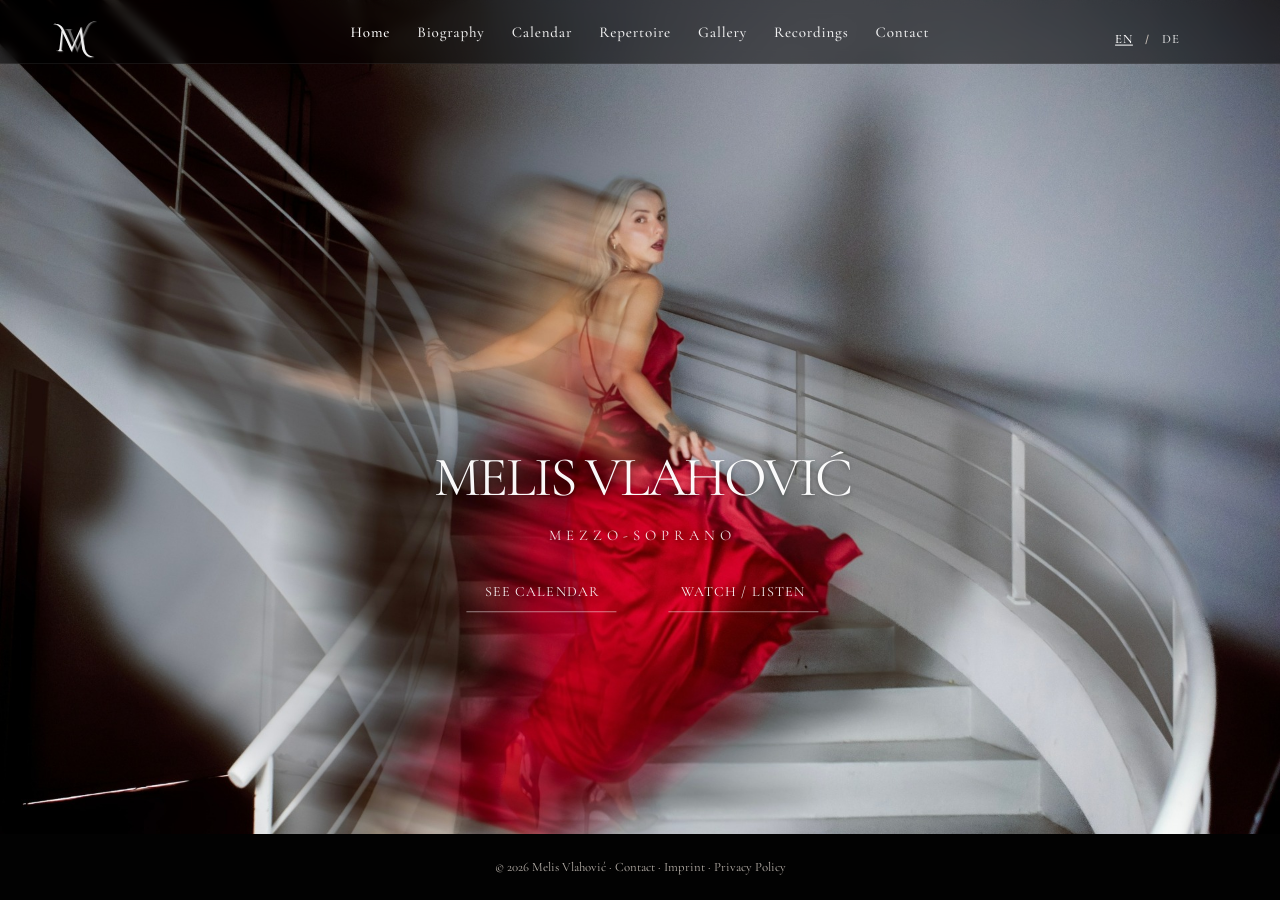
==== commit 922eafb7: "Publish new website" ====
--- a/index.html
+++ b/index.html
@@ -1614,21 +1614,1604 @@
     }
   }
   </style>
+
+  <style id="editorial-redesign">
+  :root { --text:#f4f0eb; --muted:#b9b2ab; --surface-glass:rgba(9,8,8,.9); --surface-border:rgba(255,255,255,.12); --radius:0; --shadow-strong:none; --shadow-soft:none; --accent:#a80e20; --maxw:1180px; --font-display:Georgia,"Times New Roman",serif; }
+  body { background:#080808; color:var(--text); }
+  .container { padding-inline:34px; }
+  header.nav { position:fixed; width:100%; background:rgba(5,5,5,.9); border:0; box-shadow:none; backdrop-filter:blur(14px); }
+  .nav-inner { min-height:82px; padding:0; justify-content:space-between; }
+  .brand-mark { position:relative; z-index:3; display:flex; width:44px; height:58px; align-items:center; justify-content:center; color:var(--text); text-decoration:none; font:400 1.25rem/1 var(--font-display); letter-spacing:-.08em; }
+  .brand-mark span:last-child { transform:translate(-3px,14px); }
+  .brand-mark span:first-child { transform:translate(3px,-8px); }
+  nav.top-nav { margin-left:auto; margin-right:116px; }
+  nav.top-nav ul { gap:30px; }
+  nav.top-nav a { padding:31px 0 27px; color:#d9d3cd; font:400 .83rem/1 var(--font-sans); letter-spacing:.04em; text-transform:none; }
+  nav.top-nav a::after { background:var(--accent); }
+  .nav-right-row { right:34px; top:27px; }
+  .lang-switcher-top { padding:0; border:0; border-radius:0; background:none; color:#bdb6af; font:500 .68rem/1 var(--font-sans); }
+  .menu-toggle { display:none; width:42px; height:42px; padding:10px; border:0; background:transparent; color:var(--text); }
+  .menu-toggle span { display:block; height:1px; margin:6px 0; background:currentColor; }
+  .hero { min-height:100svh; padding:82px 0 0; align-items:flex-end; background:#050505; }
+  .hero::before { inset:82px 0 0; background-image:linear-gradient(90deg,rgba(0,0,0,.7) 0%,rgba(0,0,0,.15) 48%,rgba(0,0,0,.18) 100%),url("images/bg.jpg?v=20251103"); background-position:center 57%; background-attachment:scroll; }
+  .hero::after { height:60%; background:linear-gradient(to top,rgba(0,0,0,.82),transparent 70%); }
+  .hero-inner { max-width:1180px; padding:0 34px 7vh; margin:0 auto; text-align:left; }
+  .hero-name-block { max-width:650px; line-height:.9; text-transform:none; }
+  .hero-name-main { color:#fff; text-shadow:0 2px 28px rgba(0,0,0,.45); font-size:clamp(4rem,8vw,7.6rem); line-height:.82; letter-spacing:-.055em; }
+  .hero-name-main .hero-initial,.hero-name-main .rest-name { font-size:inherit; letter-spacing:inherit; }
+  .hero-name-part { display:block; }
+  .hero-name-role { margin-top:24px; color:#eee8e2; font:500 .78rem/1 var(--font-sans); letter-spacing:.38em; }
+  .hero-lines { margin:22px 0 26px; color:#ddd6cf; text-align:left; font-size:.82rem; letter-spacing:.2em; text-transform:uppercase; }
+  .cta-row { justify-content:flex-start; margin:0; }
+  .btn,.btn.secondary { min-width:0; padding:11px 0 8px; border:0; border-bottom:1px solid rgba(255,255,255,.55); border-radius:0; background:transparent; color:var(--text); box-shadow:none; font:500 .72rem/1 var(--font-sans); letter-spacing:.14em; text-transform:uppercase; }
+  .btn.secondary:hover { background:transparent; border-color:var(--accent); transform:none; }
+  main.container { max-width:100%; padding:0; }
+  section.std-section { width:min(1180px,calc(100% - 68px)); margin:0 auto; padding:130px 0; border-radius:0; overflow:visible; background:transparent !important; border-bottom:1px solid rgba(255,255,255,.11); }
+  section.std-section::before { display:none; }
+  #biography.std-section { margin:0 auto; padding-top:130px; }
+  section.std-section h2 { margin-bottom:70px; text-align:left; color:#f6f1eb; font-size:clamp(2.8rem,6vw,5.8rem); line-height:.95; letter-spacing:-.035em; text-transform:uppercase; font-weight:400; }
+  section.std-section h2::after { width:90px; margin:26px 0 0; background:var(--accent); }
+  .card,.contact-card,.rep-col,.carousel-block,.video-card { border:0; border-radius:0; box-shadow:none; backdrop-filter:none; background:transparent; }
+  .lead,.lead-small { color:#c7c0b9; line-height:1.85; }
+  .bio-photo-frame { border-radius:0; box-shadow:none; }
+  .bio-photo-frame img { filter:saturate(.9) contrast(1.03); }
+  .event { border:0; border-top:1px solid rgba(255,255,255,.14); border-radius:0; background:transparent; padding:30px 0; }
+  .event h3,.calendar-group-title { color:#f3eee8; }
+  .rep-header-btn { border-radius:0; border-color:rgba(255,255,255,.16); background:transparent; }
+  .img-frame { border-radius:0; border:0; box-shadow:none; }
+  .carousel-track { scrollbar-color:var(--accent) transparent; }
+  input,textarea { border:0; border-bottom:1px solid rgba(255,255,255,.3); border-radius:0; background:transparent; }
+  input:focus,textarea:focus { border-color:var(--accent); }
+  .site-footer { padding:55px 0; color:#817b75; }
+  @media (max-width:980px) {
+    .nav-inner { flex-wrap:nowrap; }
+    .menu-toggle { display:block; position:absolute; right:0; z-index:4; }
+    .nav-right-row { right:58px; top:35px; width:auto; margin:0; }
+    nav.top-nav { display:none; position:fixed; inset:0; margin:0; padding:110px 34px 40px; background:rgba(5,5,5,.98); }
+    header.nav.menu-open nav.top-nav { display:block; }
+    nav.top-nav ul { display:block; text-align:left; }
+    nav.top-nav li { border-bottom:1px solid rgba(255,255,255,.1); }
+    nav.top-nav a { display:block; padding:18px 0; font:400 2rem/1.1 var(--font-display); }
+  }
+  @media (max-width:768px) {
+    .container { padding-inline:20px; }
+    .nav-inner { min-height:68px; }
+    .nav-right-row { top:28px; }
+    .hero { padding-top:68px; }
+    .hero::before { inset:68px 0 0; transform:none; background-position:51% center; background-image:linear-gradient(to top,rgba(0,0,0,.82),rgba(0,0,0,.05) 65%),url("images/bg.jpg?v=20251103"); }
+    .hero-inner { padding:0 20px 7vh; }
+    .hero-name-main { font-size:clamp(3.2rem,17vw,5.2rem); line-height:.86; }
+    .hero-name-part + .hero-name-part { margin-top:0; }
+    .cta-row { align-items:flex-start; flex-direction:row; gap:24px; }
+    .cta-row .btn { width:auto; }
+    section.std-section,#biography.std-section { width:calc(100% - 40px); padding:86px 0; }
+    section.std-section h2 { margin-bottom:46px; font-size:clamp(2.6rem,14vw,4.5rem); }
+  }
+  </style>
+  <style id="multi-page-layout">
+    body.page-home main > section.std-section { display:none; }
+    body.inner-page .hero { display:none; }
+    body.inner-page main { padding-top:82px; }
+    body.inner-page main > section.std-section { display:none; min-height:calc(100svh - 170px); }
+    body.page-biography #biography,
+    body.page-calendar #calendar,
+    body.page-repertoire #repertoire,
+    body.page-gallery #gallery,
+    body.page-recordings #recordings,
+    body.page-contact #contact { display:block; }
+    body.page-home [data-page-link="home"], body.page-biography [data-page-link="biography"], body.page-calendar [data-page-link="calendar"], body.page-repertoire [data-page-link="repertoire"], body.page-gallery [data-page-link="gallery"], body.page-recordings [data-page-link="recordings"], body.page-contact [data-page-link="contact"] { color:white; }
+    @media (max-width:768px) {
+      body.inner-page main { padding-top:68px; }
+    }
+  </style>
+  <link rel="stylesheet" href="desktop-refinement.css">
+
+<style id="nav-language-baseline-fix">
+  @media (min-width: 981px) {
+    header.nav .nav-inner {
+      display: grid !important;
+      grid-template-columns: auto 1fr auto !important;
+      align-items: center !important;
+      min-height: 78px !important;
+    }
+
+    header.nav .top-nav {
+      justify-self: center !important;
+      align-self: center !important;
+    }
+
+    header.nav .top-nav ul {
+      display: flex !important;
+      align-items: center !important;
+      margin: 0 !important;
+    }
+
+    header.nav .nav-right-row {
+      position: static !important;
+      inset: auto !important;
+      transform: none !important;
+      justify-self: end !important;
+      align-self: center !important;
+      display: flex !important;
+      align-items: center !important;
+      margin: 0 !important;
+      padding: 0 !important;
+    }
+
+    header.nav .lang-switcher-top {
+      display: inline-flex !important;
+      align-items: center !important;
+      gap: 8px !important;
+      line-height: 1 !important;
+      white-space: nowrap !important;
+      transform: none !important;
+    }
+
+    header.nav .lang-switcher-top button {
+      display: inline-flex !important;
+      align-items: center !important;
+      line-height: 1 !important;
+      margin: 0 !important;
+      padding-top: 0 !important;
+      padding-bottom: 0 !important;
+      vertical-align: middle !important;
+    }
+  }
+</style>
+
+
+<style id="inner-page-heading-size-match">
+  @media (min-width: 981px) {
+    body.page-calendar #calendar.std-section > h2,
+    body.page-repertoire #repertoire.std-section > h2,
+    body.page-gallery #gallery.std-section > h2,
+    body.page-recordings #recordings.std-section > h2,
+    body.page-contact #contact.std-section > h2 {
+      font-size: clamp(2.65rem, 4vw, 4.35rem) !important;
+      line-height: 1.02 !important;
+    }
+  }
+</style>
+
+
+<style id="desktop-viewport-refinement">
+  /* Desktop-only viewport refinement.
+     Home, Biography and Repertoire intentionally untouched. */
+
+  @media (min-width: 981px) {
+
+    /* ===== GALLERY ===== */
+    body.page-gallery #gallery.std-section {
+      padding-top: 74px !important;
+      padding-bottom: 86px !important;
+    }
+
+    body.page-gallery #gallery.std-section > h2 {
+      margin-bottom: 34px !important;
+    }
+
+    body.page-gallery .carousel-block,
+    body.page-gallery .gallery-grid,
+    body.page-gallery .gallery-wrap {
+      margin-top: 0 !important;
+    }
+
+    /* ===== RECORDINGS / AUFNAHMEN ===== */
+    body.page-recordings #recordings.std-section {
+      padding-top: 72px !important;
+      padding-bottom: 84px !important;
+    }
+
+    body.page-recordings #recordings.std-section > h2 {
+      margin-bottom: 30px !important;
+    }
+
+    body.page-recordings .recordings-grid {
+      gap: 20px !important;
+      align-items: start !important;
+    }
+
+    body.page-recordings .video-card {
+      max-width: 430px !important;
+      margin-inline: auto !important;
+    }
+
+    body.page-recordings .video-card iframe,
+    body.page-recordings .video-card video,
+    body.page-recordings .video-card .video-wrap,
+    body.page-recordings .video-card .video-frame {
+      max-height: 300px !important;
+    }
+
+    body.page-recordings .video-card .video-wrap,
+    body.page-recordings .video-card .video-frame {
+      aspect-ratio: 16 / 9 !important;
+    }
+
+    /* Slightly tighter internal spacing without redesigning cards. */
+    body.page-recordings .video-card {
+      padding: 16px !important;
+    }
+
+    body.page-recordings .video-card h3,
+    body.page-recordings .video-card p {
+      margin-top: 10px !important;
+      margin-bottom: 8px !important;
+    }
+
+    /* ===== CONTACT / KONTAKT ===== */
+    body.page-contact #contact.std-section {
+      padding-top: 72px !important;
+      padding-bottom: 82px !important;
+    }
+
+    body.page-contact #contact.std-section > h2 {
+      margin-bottom: 32px !important;
+    }
+
+    body.page-contact .contact-card,
+    body.page-contact .contact-wrap,
+    body.page-contact .contact-grid {
+      margin-top: 0 !important;
+    }
+
+    body.page-contact .contact-card {
+      padding: 24px 26px !important;
+    }
+
+    body.page-contact .contact-card input {
+      padding-top: 10px !important;
+      padding-bottom: 10px !important;
+    }
+
+    body.page-contact .contact-card textarea {
+      min-height: 120px !important;
+    }
+
+    body.page-contact .contact-card .btn,
+    body.page-contact .contact-card button {
+      margin-top: 12px !important;
+    }
+  }
+
+  /* Slightly tighter settings for shorter laptop viewports. */
+  @media (min-width: 981px) and (max-height: 900px) {
+    body.page-gallery #gallery.std-section,
+    body.page-recordings #recordings.std-section,
+    body.page-contact #contact.std-section {
+      padding-top: 60px !important;
+      padding-bottom: 68px !important;
+    }
+
+    body.page-gallery #gallery.std-section > h2,
+    body.page-recordings #recordings.std-section > h2,
+    body.page-contact #contact.std-section > h2 {
+      margin-bottom: 26px !important;
+    }
+
+    body.page-recordings .video-card {
+      max-width: 390px !important;
+      padding: 14px !important;
+    }
+
+    body.page-contact .contact-card {
+      padding: 20px 22px !important;
+    }
+
+    body.page-contact .contact-card textarea {
+      min-height: 105px !important;
+    }
+  }
+</style>
+
+
+<style id="safe-title-height-alignment">
+@media (min-width: 981px) {
+  body.page-calendar #calendar.std-section,
+  body.page-repertoire #repertoire.std-section,
+  body.page-gallery #gallery.std-section,
+  body.page-recordings #recordings.std-section,
+  body.page-contact #contact.std-section {
+    padding-top: clamp(46px, 6vh, 72px) !important;
+  }
+}
+</style>
+
+
+<style id="home-annotation-precise">
+@media (min-width: 981px) {
+
+  /*
+   * HOME — literal implementation of the annotated screenshot.
+   * Existing text, fonts, font sizes and content are preserved.
+   */
+
+  body.page-home {
+    position: relative !important;
+    min-height: 100vh !important;
+    background: #050505 !important;
+  }
+
+  body.page-home #home.hero {
+    min-height: 100vh !important;
+    height: 100vh !important;
+    padding: 82px 0 0 !important;
+    overflow: hidden !important;
+    background: #050505 !important;
+  }
+
+  /*
+   * PHOTO:
+   * The original image is portrait-oriented. At "cover", its width exactly
+   * matches the screen, which gives almost no horizontal positioning freedom.
+   * Making it 112% wide creates just enough crop to move the subject to the
+   * annotated orange X without creating empty edges.
+   *
+   * left 53.5%:
+   * - places the body farther RIGHT in the direction of the annotated arrow
+   * - places the face near the marked X
+   * - lowers the crop slightly so the full blonde head/hair is visible
+   */
+  body.page-home #home.hero::before {
+    inset: 82px 0 0 0 !important;
+    transform: none !important;
+    background-image:
+      linear-gradient(
+        90deg,
+        rgba(0,0,0,.70) 0%,
+        rgba(0,0,0,.15) 48%,
+        rgba(0,0,0,.18) 100%
+      ),
+      url("images/bg.jpg?v=20251103") !important;
+    background-size: 112% auto !important;
+    background-position: left 53.5% !important;
+    background-repeat: no-repeat !important;
+    background-attachment: scroll !important;
+    filter: none !important;
+  }
+
+  /*
+   * Remove the strong bottom-to-black hero gradient.
+   * The original photograph remains visible all the way to the bottom.
+   */
+  body.page-home #home.hero::after {
+    display: none !important;
+  }
+
+  /*
+   * TEXT:
+   * Keep the existing font family, font sizes, wording and spacing rules.
+   * Only move the existing composition so its horizontal center lines up
+   * beneath the marked head/face position.
+   */
+  body.page-home #home.hero .hero-inner {
+    position: absolute !important;
+    left: 56% !important;
+    bottom: 10.5vh !important;
+    width: min(650px, 42vw) !important;
+    max-width: 650px !important;
+    padding: 0 !important;
+    margin: 0 !important;
+    transform: translateX(-50%) !important;
+    text-align: center !important;
+  }
+
+  body.page-home #home.hero .hero-name-block {
+    margin-left: auto !important;
+    margin-right: auto !important;
+    text-align: center !important;
+  }
+
+  body.page-home #home.hero .hero-lines {
+    text-align: center !important;
+  }
+
+  body.page-home #home.hero .cta-row {
+    justify-content: center !important;
+    margin-left: auto !important;
+    margin-right: auto !important;
+  }
+
+  /*
+   * BOTTOM / FOOTER:
+   * The hidden Home <main> sections should not create an extra black region.
+   * Place the existing footer transparently over the bottom of the photograph.
+   */
+  body.page-home main.container {
+    height: 0 !important;
+    min-height: 0 !important;
+    overflow: visible !important;
+  }
+
+  
+}
+</style>
+
+<style id="home-single-full-bg">
+@media (min-width: 981px) {
+
+  /*
+   * ONE photo layer only.
+   * No duplicate hero background underneath it.
+   * The image itself fills the whole hero from navigation to bottom.
+   */
+  body.page-home #home.hero {
+    min-height: calc(100vh - 58px) !important;
+    height: calc(100vh - 58px) !important;
+    padding: 0 !important;
+    overflow: hidden !important;
+    background: #050505 !important;
+  }
+
+  body.page-home #home.hero::before {
+    inset: 0 !important;
+    width: 100% !important;
+    height: 100% !important;
+    transform: none !important;
+
+    background-image:
+      linear-gradient(
+        90deg,
+        rgba(0,0,0,.70) 0%,
+        rgba(0,0,0,.15) 48%,
+        rgba(0,0,0,.18) 100%
+      ),
+      url("images/bg.jpg?v=20251103") !important;
+
+    /*
+     * Same single photo, full screen.
+     * Vertical positioning is done INSIDE the crop rather than by moving
+     * the entire image layer and exposing an empty strip.
+     */
+    background-size: 112% auto !important;
+    background-position: left 66% !important;
+    background-repeat: no-repeat !important;
+    filter: none !important;
+  }
+
+  body.page-home #home.hero::after {
+    display: none !important;
+  }
+
+  /*
+   * Keep the Home text at the lowered position from the previous version.
+   */
+  body.page-home #home.hero .hero-inner {
+    left: 56% !important;
+    bottom: 10.5vh !important;
+    transform: translate(-50%, 3cm) !important;
+  }
+
+  body.page-home main.container {
+    height: 0 !important;
+    min-height: 0 !important;
+    overflow: visible !important;
+  }
+
+  
+}
+</style>
+
+
+<style id="home-face-green-x">
+@media (min-width: 981px) {
+  /*
+   * Keep ONE full-screen background photo and all existing Home text exactly
+   * as in the current ZIP. Only slide the crop downward until the face
+   * reaches the green-X area from the supplied screenshot.
+   */
+  body.page-home #home.hero::before {
+    background-position: left 45% !important;
+  }
+}
+</style>
+<style id="footer-standardized-home-reference">
+  footer,
+  .site-footer {
+    background: #050505 !important;
+    min-height: 66px !important;
+    height: 66px !important;
+    padding: 0 24px !important;
+    margin: 0 !important;
+    display: flex !important;
+    align-items: center !important;
+    justify-content: center !important;
+    box-sizing: border-box !important;
+    text-align: center !important;
+  }
+
+  footer .footer-inner,
+  .site-footer .footer-inner,
+  footer .container,
+  .site-footer .container {
+    width: 100% !important;
+    max-width: none !important;
+    margin: 0 !important;
+    padding: 0 !important;
+    display: flex !important;
+    align-items: center !important;
+    justify-content: center !important;
+    gap: inherit !important;
+    text-align: center !important;
+  }
+
+  footer,
+  footer a,
+  .site-footer,
+  .site-footer a {
+    font-size: inherit !important;
+    line-height: inherit !important;
+    font-family: inherit !important;
+    font-weight: inherit !important;
+    color: inherit !important;
+    letter-spacing: inherit !important;
+  }
+</style>
+
+<style id="footer-true-exact-legal-match">
+  .site-footer p,
+  footer.site-footer p {
+    font-family: var(--font-display) !important;
+    font-size: .8rem !important;
+    font-weight: 400 !important;
+    font-style: normal !important;
+    line-height: normal !important;
+    letter-spacing: normal !important;
+    color: var(--muted) !important;
+    vertical-align: baseline !important;
+    margin: 0 !important;
+  }
+
+  .site-footer p *,
+  footer.site-footer p * {
+    font-family: inherit !important;
+    font-size: inherit !important;
+    font-weight: inherit !important;
+    font-style: inherit !important;
+    line-height: inherit !important;
+    letter-spacing: inherit !important;
+    color: inherit !important;
+    vertical-align: baseline !important;
+  }
+
+  /* Preserve the existing link/button behavior, only typography is unified. */
+  .site-footer .legal-link,
+  footer.site-footer .legal-link {
+    background: transparent !important;
+    border: 0 !important;
+    padding: 0 !important;
+    margin: 0 !important;
+    text-decoration: none !important;
+  }
+</style>
+
+<style id="shared-centered-header">
+@media (min-width: 981px) {
+  /*
+   * ONE desktop header layout for every page.
+   * Navigation is centered against the viewport itself.
+   */
+
+  header.nav {
+    left: 0 !important;
+    right: 0 !important;
+    width: 100% !important;
+  }
+
+  header.nav .container {
+    position: relative !important;
+    max-width: 100% !important;
+    padding-inline: 48px !important;
+  }
+
+  header.nav .nav-inner {
+    position: relative !important;
+    display: flex !important;
+    align-items: center !important;
+  }
+
+  /* Logo remains independent on the left. */
+  header.nav .brand-mark {
+    position: relative !important;
+    left: auto !important;
+    right: auto !important;
+    transform: none !important;
+    z-index: 3 !important;
+  }
+
+  /* Main navigation: exact geometric center of viewport. */
+  header.nav nav.top-nav {
+    position: absolute !important;
+    left: 50vw !important;
+    right: auto !important;
+    top: 50% !important;
+    transform: translate(-50%, -50%) !important;
+    margin: 0 !important;
+    padding: 0 !important;
+    z-index: 2 !important;
+    background: transparent !important;
+  }
+
+  header.nav nav.top-nav ul {
+    display: flex !important;
+    align-items: center !important;
+    justify-content: center !important;
+    margin: 0 !important;
+    padding: 0 !important;
+    white-space: nowrap !important;
+  }
+
+  /* EN / DE remains independent on the right. */
+  header.nav .nav-right-row {
+    position: absolute !important;
+    right: 48px !important;
+    left: auto !important;
+    top: 50% !important;
+    transform: translateY(-50%) !important;
+    margin: 0 !important;
+    padding: 0 !important;
+    z-index: 3 !important;
+    display: flex !important;
+    align-items: center !important;
+  }
+
+  /* Keep desktop nav visible; mobile behavior remains below 981px. */
+  header.nav .menu-toggle {
+    display: none !important;
+  }
+}
+</style>
+
+
+<style id="shared-centered-header-single-line-fix">
+@media (min-width: 981px) {
+  /* Keep the complete navigation on one line and center the group
+     mathematically in the black header area. */
+  header.nav nav.top-nav {
+    position: absolute !important;
+    left: 50% !important;
+    right: auto !important;
+    top: 50% !important;
+    transform: translate(-50%, -50%) !important;
+    width: max-content !important;
+    max-width: none !important;
+    height: auto !important;
+    overflow: visible !important;
+    white-space: nowrap !important;
+    flex-wrap: nowrap !important;
+  }
+
+  header.nav nav.top-nav ul {
+    width: max-content !important;
+    max-width: none !important;
+    height: auto !important;
+    display: flex !important;
+    flex-direction: row !important;
+    flex-wrap: nowrap !important;
+    align-items: center !important;
+    justify-content: center !important;
+    white-space: nowrap !important;
+  }
+
+  header.nav nav.top-nav li,
+  header.nav nav.top-nav a {
+    flex: 0 0 auto !important;
+    white-space: nowrap !important;
+  }
+}
+</style>
+
+
+<style id="header-nav-2mm-higher">
+@media (min-width: 981px) {
+  /* Preserve everything; move only the complete central nav group 2 mm upward. */
+  header.nav nav.top-nav {
+    transform: translate(-50%, calc(-50% - 2mm)) !important;
+  }
+}
+</style>
+<style id="page-title-rise-animation">
+  @keyframes pageTitleRise {
+    from {
+      opacity: 0;
+      transform: translateY(16px);
+    }
+    to {
+      opacity: 1;
+      transform: translateY(0);
+    }
+  }
+
+  body:not(.page-home) .std-section > h2 {
+    animation: pageTitleRise .75s cubic-bezier(.22,.61,.36,1) both !important;
+  }
+
+  @media (prefers-reduced-motion: reduce) {
+    body:not(.page-home) .std-section > h2 {
+      animation: none !important;
+    }
+  }
+</style>
+
+<style id="home-reference-exact">
+  /* HOME ONLY — recreation of the supplied reference composition. */
+  body.page-home {
+    background: #050505 !important;
+  }
+
+  body.page-home #home.home-reference-hero {
+    position: relative !important;
+    display: block !important;
+    width: 100% !important;
+    height: calc(100svh - 66px) !important;
+    min-height: 650px !important;
+    margin: 0 !important;
+    padding: 0 !important;
+    overflow: hidden !important;
+    background:
+      linear-gradient(
+        90deg,
+        rgba(3,3,3,.04) 0%,
+        rgba(3,3,3,.02) 43%,
+        rgba(3,3,3,.18) 60%,
+        rgba(3,3,3,.58) 100%
+      ),
+      url("images/bg.jpg") center center / cover no-repeat !important;
+  }
+
+  /* Soft cinematic darkening on the right, matching the reference,
+     without altering the photograph itself. */
+  body.page-home #home.home-reference-hero::after {
+    content: "" !important;
+    position: absolute !important;
+    inset: 0 !important;
+    pointer-events: none !important;
+    background:
+      linear-gradient(
+        90deg,
+        rgba(0,0,0,0) 0%,
+        rgba(0,0,0,.02) 46%,
+        rgba(0,0,0,.18) 61%,
+        rgba(0,0,0,.56) 100%
+      ),
+      linear-gradient(
+        180deg,
+        rgba(0,0,0,.02) 0%,
+        rgba(0,0,0,0) 62%,
+        rgba(0,0,0,.12) 100%
+      ) !important;
+    z-index: 0 !important;
+  }
+
+  body.page-home .home-reference-text {
+    position: absolute !important;
+    left: 71.5% !important;
+    top: 50% !important;
+    width: min(39vw, 650px) !important;
+    transform: translate(-50%, -43%) !important;
+    z-index: 2 !important;
+    text-align: center !important;
+    color: #fff !important;
+  }
+
+  body.page-home .home-reference-name {
+    margin: 0 !important;
+    padding: 0 !important;
+    font-family: var(--font-display) !important;
+    font-size: clamp(4.5rem, 7vw, 8.6rem) !important;
+    font-weight: 400 !important;
+    line-height: .82 !important;
+    letter-spacing: -.04em !important;
+    text-transform: uppercase !important;
+    color: rgba(255,255,255,.97) !important;
+    text-shadow: 0 1px 7px rgba(0,0,0,.30) !important;
+  }
+
+  body.page-home .home-reference-name span {
+    display: block !important;
+    white-space: nowrap !important;
+  }
+
+  body.page-home .home-reference-name span + span {
+    margin-top: .12em !important;
+  }
+
+  body.page-home .home-reference-role {
+    margin-top: 34px !important;
+    font-family: var(--font-display) !important;
+    font-size: clamp(1rem, 1.4vw, 1.55rem) !important;
+    font-weight: 400 !important;
+    line-height: 1 !important;
+    letter-spacing: .34em !important;
+    text-transform: uppercase !important;
+    color: rgba(255,255,255,.88) !important;
+    white-space: nowrap !important;
+  }
+
+  body.page-home .home-reference-actions {
+    display: flex !important;
+    align-items: center !important;
+    justify-content: center !important;
+    gap: clamp(34px, 4vw, 64px) !important;
+    margin-top: 54px !important;
+  }
+
+  body.page-home .home-reference-actions a {
+    position: relative !important;
+    display: inline-block !important;
+    padding: 0 0 12px !important;
+    min-width: 164px !important;
+    border: 0 !important;
+    border-bottom: 1px solid rgba(255,255,255,.48) !important;
+    border-radius: 0 !important;
+    background: transparent !important;
+    color: rgba(255,255,255,.94) !important;
+    font-family: var(--font-display) !important;
+    font-size: .95rem !important;
+    font-weight: 400 !important;
+    line-height: 1 !important;
+    letter-spacing: .08em !important;
+    text-decoration: none !important;
+    text-transform: uppercase !important;
+    transition: color .22s ease, border-color .22s ease, transform .22s ease !important;
+  }
+
+  body.page-home .home-reference-actions a:hover,
+  body.page-home .home-reference-actions a:focus-visible {
+    color: #fff !important;
+    border-bottom-color: var(--accent) !important;
+    transform: translateY(-2px) !important;
+  }
+
+  /* Ensure older Home hero pseudo-background rules cannot layer over this composition. */
+  body.page-home #home.home-reference-hero::before {
+    content: none !important;
+    display: none !important;
+  }
+
+  /* Mobile: keep the same visual idea but avoid text over the face. */
+  @media (max-width: 980px) {
+    body.page-home #home.home-reference-hero {
+      height: auto !important;
+      min-height: calc(100svh - 64px) !important;
+      padding: 68vh 20px 46px !important;
+      background:
+        linear-gradient(
+          180deg,
+          rgba(0,0,0,.02) 0%,
+          rgba(0,0,0,.03) 48%,
+          rgba(0,0,0,.80) 75%,
+          rgba(0,0,0,.96) 100%
+        ),
+        url("images/bg.jpg") 42% top / auto 68vh no-repeat,
+        #050505 !important;
+    }
+
+    body.page-home #home.home-reference-hero::after {
+      display: none !important;
+    }
+
+    body.page-home .home-reference-text {
+      position: relative !important;
+      left: auto !important;
+      top: auto !important;
+      width: 100% !important;
+      max-width: 560px !important;
+      margin: 0 auto !important;
+      transform: none !important;
+    }
+
+    body.page-home .home-reference-name {
+      font-size: clamp(3rem, 14vw, 5rem) !important;
+      line-height: .86 !important;
+    }
+
+    body.page-home .home-reference-role {
+      margin-top: 22px !important;
+      font-size: .92rem !important;
+      letter-spacing: .25em !important;
+    }
+
+    body.page-home .home-reference-actions {
+      margin-top: 34px !important;
+      gap: 20px !important;
+      flex-wrap: wrap !important;
+    }
+
+    body.page-home .home-reference-actions a {
+      min-width: 140px !important;
+      font-size: .84rem !important;
+    }
+  }
+
+  @media (max-width: 520px) {
+    body.page-home #home.home-reference-hero {
+      padding-top: 64vh !important;
+      background-size: auto 64vh, auto 64vh, auto !important;
+    }
+
+    body.page-home .home-reference-name {
+      font-size: clamp(2.85rem, 15vw, 4.5rem) !important;
+    }
+  }
+</style>
+<style id="home-photo-text-position-final">
+@media (min-width: 981px) {
+  /* Same Home photo, same cover scale/crop; only shift vertically ~2.5 cm upward. */
+  body.page-home #home.home-reference-hero {
+    background-position: center calc(50% - 2.5cm) !important;
+  }
+
+  /* Center the existing complete Home text group in the right half as one unit. */
+  body.page-home .home-reference-text {
+    left: 75% !important;
+    top: 50% !important;
+    transform: translate(-50%, -50%) !important;
+  }
+}
+</style>
+
+
+<style id="global-transparent-header-footer">
+  header.nav {
+    background: rgba(0,0,0,.52) !important;
+    backdrop-filter: blur(6px) !important;
+    -webkit-backdrop-filter: blur(6px) !important;
+  }
+
+  .site-footer {
+    background: rgba(0,0,0,.52) !important;
+    backdrop-filter: blur(6px) !important;
+    -webkit-backdrop-filter: blur(6px) !important;
+  }
+</style>
+
+
+<style id="home-text-lower-smaller-shadow">
+@media (min-width: 981px) {
+  body.page-home .home-reference-text {
+    left: 62% !important;
+    top: 64% !important;
+    width: min(34vw, 560px) !important;
+    transform: translate(-50%, -50%) !important;
+    text-align: center !important;
+  }
+
+  body.page-home .home-reference-name {
+    font-size: clamp(3.5rem, 5.4vw, 6.4rem) !important;
+    text-shadow:
+      0 2px 5px rgba(0,0,0,.30),
+      0 8px 22px rgba(0,0,0,.16) !important;
+  }
+
+  body.page-home .home-reference-role {
+    margin-top: 28px !important;
+    font-size: clamp(.88rem, 1.15vw, 1.18rem) !important;
+    text-shadow:
+      0 2px 4px rgba(0,0,0,.28),
+      0 6px 18px rgba(0,0,0,.12) !important;
+  }
+
+  body.page-home .home-reference-actions {
+    margin-top: 42px !important;
+  }
+
+  body.page-home .home-reference-actions a {
+    font-size: .88rem !important;
+    min-width: 150px !important;
+    text-shadow:
+      0 2px 4px rgba(0,0,0,.24),
+      0 5px 14px rgba(0,0,0,.10) !important;
+  }
+}
+</style>
+
+
+<style id="header-transparency-match-home">
+  header.nav {
+    background: rgba(0,0,0,.52) !important;
+    backdrop-filter: blur(6px) !important;
+    -webkit-backdrop-filter: blur(6px) !important;
+  }
+</style>
+
+
+<style id="home-name-one-line-rich">
+@media (min-width: 981px) {
+  body.page-home .home-reference-text {
+    left: calc(62% - 4cm) !important;
+  }
+
+  body.page-home .home-reference-name {
+    white-space: nowrap !important;
+    font-size: clamp(2.9rem, 4.35vw, 5.25rem) !important;
+    text-align: center !important;
+    text-shadow:
+      0 2px 5px rgba(0,0,0,.34),
+      0 10px 26px rgba(0,0,0,.16) !important;
+  }
+
+  body.page-home .home-reference-role {
+    text-align: center !important;
+    text-shadow:
+      0 2px 4px rgba(0,0,0,.28),
+      0 7px 18px rgba(0,0,0,.10) !important;
+  }
+
+  body.page-home .home-reference-actions {
+    justify-content: center !important;
+  }
+}
+</style>
+<style id="remove-footer-blur-sitewide">
+  /* Remove the horizontal blurred band created by footer backdrop filtering. */
+  .site-footer,
+  footer.site-footer {
+    backdrop-filter: none !important;
+    -webkit-backdrop-filter: none !important;
+  }
+</style>
+
+<style id="home-new-bg-fit">
+@media (min-width: 981px) {
+  body.page-home #home.home-reference-hero {
+    background-image: url("images/home-new-bg.jpg") !important;
+    background-size: cover !important;
+    background-repeat: no-repeat !important;
+    background-position: center center !important;
+  }
+}
+</style>
+
+<style id="mobile-optimization-v1">
+@media (max-width: 980px) {
+  /* FREEZE DESKTOP: everything below applies only to phone/tablet widths. */
+
+  html, body {
+    overflow-x: hidden !important;
+  }
+
+  /* No visible mobile header bar: only logo, language, hamburger. */
+  header.nav {
+    position: fixed !important;
+    inset: 0 0 auto 0 !important;
+    height: 0 !important;
+    min-height: 0 !important;
+    background: transparent !important;
+    border: 0 !important;
+    box-shadow: none !important;
+    backdrop-filter: none !important;
+    -webkit-backdrop-filter: none !important;
+    z-index: 1000 !important;
+  }
+
+  header.nav .container,
+  header.nav .nav-inner {
+    width: 100% !important;
+    max-width: none !important;
+    height: 0 !important;
+    min-height: 0 !important;
+    padding: 0 !important;
+    margin: 0 !important;
+  }
+
+  /* Small real logo. */
+  header.nav .brand-mark {
+    position: fixed !important;
+    top: 10px !important;
+    left: 14px !important;
+    width: 38px !important;
+    height: 46px !important;
+    padding: 0 !important;
+    margin: 0 !important;
+    display: flex !important;
+    align-items: center !important;
+    justify-content: center !important;
+    z-index: 1003 !important;
+    overflow: visible !important;
+  }
+
+  header.nav .brand-mark img {
+    display: block !important;
+    width: 38px !important;
+    height: auto !important;
+    max-width: 38px !important;
+    max-height: 46px !important;
+    object-fit: contain !important;
+  }
+
+  /* Clean EN / DE placement. */
+  header.nav .nav-right-row {
+    position: fixed !important;
+    top: 19px !important;
+    right: 64px !important;
+    left: auto !important;
+    width: auto !important;
+    margin: 0 !important;
+    padding: 0 !important;
+    transform: none !important;
+    z-index: 1003 !important;
+    display: flex !important;
+    align-items: center !important;
+  }
+
+  header.nav .lang-switcher-top {
+    display: flex !important;
+    align-items: center !important;
+    gap: 6px !important;
+    padding: 0 !important;
+    margin: 0 !important;
+    border: 0 !important;
+    background: transparent !important;
+    white-space: nowrap !important;
+    font-size: 0 !important;
+  }
+
+  header.nav .lang-switcher-top::after {
+    content: "/" !important;
+    order: 2 !important;
+    font-family: var(--font-display) !important;
+    font-size: .72rem !important;
+    line-height: 1 !important;
+    color: rgba(255,255,255,.68) !important;
+  }
+
+  header.nav .lang-switcher-top button {
+    appearance: none !important;
+    border: 0 !important;
+    background: transparent !important;
+    padding: 3px 0 !important;
+    margin: 0 !important;
+    color: rgba(255,255,255,.72) !important;
+    font-family: var(--font-display) !important;
+    font-size: .72rem !important;
+    line-height: 1 !important;
+    letter-spacing: .04em !important;
+    text-decoration: none !important;
+  }
+
+  header.nav .lang-switcher-top button:first-child { order: 1 !important; }
+  header.nav .lang-switcher-top button:last-child { order: 3 !important; }
+
+  header.nav .lang-switcher-top button.active {
+    color: #fff !important;
+    text-decoration: underline !important;
+    text-underline-offset: 4px !important;
+  }
+
+  /* Compact hamburger. */
+  header.nav .menu-toggle {
+    position: fixed !important;
+    top: 9px !important;
+    right: 12px !important;
+    width: 42px !important;
+    height: 42px !important;
+    padding: 9px !important;
+    margin: 0 !important;
+    border: 0 !important;
+    background: rgba(0,0,0,.16) !important;
+    color: #fff !important;
+    z-index: 1004 !important;
+    display: block !important;
+  }
+
+  header.nav .menu-toggle span {
+    width: 22px !important;
+    height: 1px !important;
+    margin: 6px auto !important;
+    background: currentColor !important;
+  }
+
+  /* Proper scrollable mobile menu. */
+  header.nav nav.top-nav {
+    display: none !important;
+    position: fixed !important;
+    inset: 0 !important;
+    width: 100vw !important;
+    height: 100dvh !important;
+    max-height: 100dvh !important;
+    margin: 0 !important;
+    padding: 72px 22px 28px !important;
+    background: rgba(5,5,5,.96) !important;
+    backdrop-filter: blur(10px) !important;
+    -webkit-backdrop-filter: blur(10px) !important;
+    overflow-y: auto !important;
+    overscroll-behavior: contain !important;
+    z-index: 1001 !important;
+  }
+
+  header.nav.menu-open nav.top-nav {
+    display: block !important;
+  }
+
+  header.nav nav.top-nav ul {
+    display: block !important;
+    width: 100% !important;
+    margin: 0 !important;
+    padding: 0 !important;
+    text-align: left !important;
+  }
+
+  header.nav nav.top-nav li {
+    display: block !important;
+    margin: 0 !important;
+    border-bottom: 1px solid rgba(255,255,255,.10) !important;
+  }
+
+  header.nav nav.top-nav a {
+    display: block !important;
+    padding: 12px 4px !important;
+    color: #f4f0eb !important;
+    font-family: var(--font-display) !important;
+    font-size: clamp(1.28rem, 6vw, 1.65rem) !important;
+    font-weight: 400 !important;
+    line-height: 1.1 !important;
+    letter-spacing: .01em !important;
+    text-transform: none !important;
+    white-space: normal !important;
+  }
+
+  header.nav nav.top-nav a::after {
+    display: none !important;
+  }
+
+  /* Let inner-page imagery/backgrounds extend behind the mobile controls. */
+  body.inner-page main {
+    padding-top: 0 !important;
+  }
+
+  body.inner-page main > section.std-section,
+  body.inner-page #biography.std-section {
+    width: 100% !important;
+    min-height: 100svh !important;
+    margin: 0 !important;
+    padding: 88px 20px 54px !important;
+  }
+
+  body.inner-page section.std-section h2 {
+    margin: 0 0 34px !important;
+    padding-top: 0 !important;
+    font-size: clamp(2.45rem, 11vw, 3.7rem) !important;
+    line-height: .96 !important;
+  }
+
+  /* Home: use the FINAL home photo on mobile too. */
+  body.page-home #home.home-reference-hero {
+    width: 100% !important;
+    min-height: 100svh !important;
+    height: auto !important;
+    margin: 0 !important;
+    padding: 57vh 18px 42px !important;
+    background:
+      linear-gradient(
+        180deg,
+        rgba(0,0,0,.02) 0%,
+        rgba(0,0,0,.02) 42%,
+        rgba(0,0,0,.58) 64%,
+        rgba(0,0,0,.92) 79%,
+        rgba(0,0,0,.98) 100%
+      ),
+      url("images/home-new-bg.jpg") 47% top / auto 59vh no-repeat,
+      #050505 !important;
+  }
+
+  body.page-home #home.home-reference-hero::after {
+    display: none !important;
+  }
+
+  body.page-home .home-reference-text {
+    position: relative !important;
+    inset: auto !important;
+    width: 100% !important;
+    max-width: 100% !important;
+    margin: 0 auto !important;
+    transform: none !important;
+    text-align: center !important;
+  }
+
+  body.page-home .home-reference-name {
+    margin: 0 !important;
+    font-size: clamp(2.35rem, 10.8vw, 3.25rem) !important;
+    line-height: .94 !important;
+    letter-spacing: -.025em !important;
+    white-space: normal !important;
+  }
+
+  body.page-home .home-reference-role {
+    margin-top: 18px !important;
+    font-size: .72rem !important;
+    letter-spacing: .24em !important;
+  }
+
+  body.page-home .home-reference-actions {
+    margin-top: 27px !important;
+    gap: 18px !important;
+    justify-content: center !important;
+    flex-wrap: wrap !important;
+  }
+
+  body.page-home .home-reference-actions a {
+    min-width: 0 !important;
+    font-size: .72rem !important;
+    padding-bottom: 6px !important;
+  }
+
+  /* Keep footers compact on phones. */
+  .site-footer {
+    font-size: .72rem !important;
+    line-height: 1.35 !important;
+    padding-inline: 14px !important;
+  }
+}
+
+@media (max-width: 430px) {
+  header.nav .brand-mark,
+  header.nav .brand-mark img {
+    width: 34px !important;
+    max-width: 34px !important;
+  }
+
+  header.nav .nav-right-row {
+    right: 59px !important;
+  }
+
+  body.page-home #home.home-reference-hero {
+    padding-top: 55vh !important;
+    background-size: auto 57vh, auto 57vh, auto !important;
+  }
+
+  body.page-home .home-reference-name {
+    font-size: clamp(2.2rem, 10.5vw, 2.95rem) !important;
+  }
+}
+</style>
+<style id="mobile-optimization-v2-home-bio">
+@media (max-width: 980px) {
+
+  /* =========================================================
+     HOME — full-screen portrait-style hero on phones
+     ========================================================= */
+  body.page-home #home.home-reference-hero {
+    min-height: 100svh !important;
+    height: 100svh !important;
+    padding: 0 !important;
+
+    /* Fill the phone screen with the actual Home photo. */
+    background-image:
+      linear-gradient(
+        180deg,
+        rgba(0,0,0,.02) 0%,
+        rgba(0,0,0,.02) 42%,
+        rgba(0,0,0,.16) 56%,
+        rgba(0,0,0,.52) 72%,
+        rgba(0,0,0,.88) 88%,
+        rgba(0,0,0,.97) 100%
+      ),
+      url("images/home-new-bg.jpg") !important;
+
+    background-size: cover, cover !important;
+    background-repeat: no-repeat, no-repeat !important;
+
+    /* Focal point tuned to keep the woman visible on narrow screens. */
+    background-position: center center, 47% center !important;
+
+    display: flex !important;
+    align-items: flex-end !important;
+    justify-content: center !important;
+  }
+
+  body.page-home .home-reference-text {
+    position: relative !important;
+    width: 100% !important;
+    max-width: 100% !important;
+    margin: 0 !important;
+    padding: 0 18px 56px !important;
+    text-align: center !important;
+    transform: none !important;
+  }
+
+  body.page-home .home-reference-name {
+    font-size: clamp(2.25rem, 10vw, 3rem) !important;
+    line-height: .95 !important;
+    white-space: normal !important;
+  }
+
+  body.page-home .home-reference-role {
+    margin-top: 16px !important;
+  }
+
+  body.page-home .home-reference-actions {
+    margin-top: 24px !important;
+  }
+
+
+  /* =========================================================
+     BIOGRAPHY — dedicated mobile photo hero + black text below
+     ========================================================= */
+
+  body.page-biography #biography.std-section {
+    position: relative !important;
+    min-height: 100svh !important;
+    padding: 0 20px 54px !important;
+    margin: 0 !important;
+
+    /* Remove the desktop background stack from the mobile text area. */
+    background: #050505 !important;
+    overflow: hidden !important;
+  }
+
+  /* One dedicated mobile photo area at the top. */
+  body.page-biography #biography.std-section::before {
+    content: "" !important;
+    display: block !important;
+    position: absolute !important;
+    z-index: 0 !important;
+    top: 0 !important;
+    left: 0 !important;
+    right: 0 !important;
+    height: 54svh !important;
+
+    background-image: url("images/biography-red-dress.jpg") !important;
+    background-repeat: no-repeat !important;
+    background-size: cover !important;
+
+    /* Keep the face visible on a narrow phone screen. */
+    background-position: 62% 18% !important;
+
+    filter: none !important;
+    opacity: 1 !important;
+  }
+
+  /* Fade the photo naturally into the black biography text area. */
+  body.page-biography #biography.std-section::after {
+    content: "" !important;
+    display: block !important;
+    position: absolute !important;
+    z-index: 1 !important;
+    left: 0 !important;
+    right: 0 !important;
+    top: 0 !important;
+    height: 58svh !important;
+    pointer-events: none !important;
+
+    background:
+      linear-gradient(
+        180deg,
+        rgba(0,0,0,.10) 0%,
+        rgba(0,0,0,.06) 35%,
+        rgba(0,0,0,.22) 58%,
+        rgba(0,0,0,.70) 79%,
+        #050505 100%
+      ),
+      linear-gradient(
+        90deg,
+        rgba(0,0,0,.58) 0%,
+        rgba(0,0,0,.30) 34%,
+        rgba(0,0,0,.04) 64%,
+        rgba(0,0,0,0) 100%
+      ) !important;
+  }
+
+  body.page-biography #biography > h2 {
+    position: relative !important;
+    z-index: 2 !important;
+    margin: 0 !important;
+    padding: 94px 0 0 !important;
+    font-size: clamp(2.55rem, 11vw, 3.55rem) !important;
+    color: #fff !important;
+  }
+
+  body.page-biography #biography > h2::after {
+    margin-top: 22px !important;
+  }
+
+  /*
+   * Start the biography copy after the image so the face is never hidden
+   * behind long paragraphs.
+   */
+  body.page-biography #biography > .bio-grid {
+    position: relative !important;
+    z-index: 2 !important;
+    margin-top: 39svh !important;
+    width: 100% !important;
+    max-width: none !important;
+  }
+
+  body.page-biography .bio-text-col {
+    width: 100% !important;
+    max-width: none !important;
+    padding: 0 !important;
+    background: transparent !important;
+  }
+
+  body.page-biography .bio-text-col,
+  body.page-biography .bio-text-col * {
+    color: #fbf7f2 !important;
+  }
+}
+
+
+@media (max-width: 430px) {
+  body.page-home #home.home-reference-hero {
+    background-position: center center, 48% center !important;
+  }
+
+  body.page-home .home-reference-text {
+    padding-bottom: 44px !important;
+  }
+
+  body.page-biography #biography.std-section::before {
+    height: 52svh !important;
+    background-position: 61% 16% !important;
+  }
+
+  body.page-biography #biography.std-section::after {
+    height: 57svh !important;
+  }
+
+  body.page-biography #biography > .bio-grid {
+    margin-top: 37svh !important;
+  }
+}
+</style>
+
+<style id="mobile-logo-contrast-corrected">
+@media (max-width: 980px) {
+  /*
+   * The source SVG is black.
+   * Default for dark mobile pages: invert it to white.
+   * Size/position remain exactly as they were.
+   */
+  header.nav .brand-mark img {
+    filter: invert(1) grayscale(1) brightness(1.15) !important;
+  }
+
+  /* Biography has a light background: retain the original black SVG. */
+  body.page-biography header.nav .brand-mark img {
+    filter: none !important;
+  }
+
+  /*
+   * Home only: same white logo treatment, but deliberately more prominent.
+   * Position remains controlled by the existing mobile header rules.
+   */
+  body.page-home header.nav .brand-mark img {
+    filter: invert(1) grayscale(1) brightness(1.15) !important;
+    width: 68px !important;
+    max-width: 68px !important;
+    height: auto !important;
+  }
+
+  body.page-home header.nav .brand-mark {
+    width: 68px !important;
+  }
+}
+
+@media (max-width: 430px) {
+  body.page-home header.nav .brand-mark,
+  body.page-home header.nav .brand-mark img {
+    width: 64px !important;
+    max-width: 64px !important;
+  }
+}
+</style>
+
 </head>
 
-<body>
+<body class="page-home">
 <header class="nav">
   <div class="container">
     <div class="nav-inner">
+      <a class="brand-mark" href="index.html" aria-label="Melis Vlahović — home"><img src="images/mv-logo.svg" alt="Melis Vlahović logo"></a>
       <nav aria-label="Primary" class="top-nav">
         <ul>
-          <li><a href="#home" data-i18n="nav_about">About</a></li>
-          <li><a href="#biography" data-i18n="nav_biography">Biography</a></li>
-          <li><a href="#calendar" data-i18n="nav_calendar">Calendar</a></li>
-          <li><a href="#repertoire" data-i18n="nav_repertoire">Repertoire</a></li>
-          <li><a href="#gallery" data-i18n="nav_gallery">Gallery</a></li>
-          <li><a href="#recordings" data-i18n="nav_recordings">Recordings</a></li>
-          <li><a href="#contact" data-i18n="nav_contact">Contact</a></li>
+          <li><a href="index.html" data-page-link="home" data-i18n="nav_about">Home</a></li>
+          <li><a href="biography.html" data-page-link="biography" data-i18n="nav_biography">Biography</a></li>
+          <li><a href="calendar.html" data-page-link="calendar" data-i18n="nav_calendar">Calendar</a></li>
+          <li><a href="repertoire.html" data-page-link="repertoire" data-i18n="nav_repertoire">Repertoire</a></li>
+          <li><a href="gallery.html" data-page-link="gallery" data-i18n="nav_gallery">Gallery</a></li>
+          <li><a href="recordings.html" data-page-link="recordings" data-i18n="nav_recordings">Recordings</a></li>
+          <li><a href="contact.html" data-page-link="contact" data-i18n="nav_contact">Contact</a></li>
         </ul>
       </nav>
 
@@ -1637,34 +3220,27 @@
           <button type="button" data-lang="en" class="active" aria-pressed="true">EN</button>/<button type="button" data-lang="de" aria-pressed="false">DE</button>
         </div>
       </div>
+      <button class="menu-toggle" type="button" aria-label="Open menu" aria-expanded="false"><span></span><span></span></button>
     </div>
   </div>
 </header>
 
-<section id="home" class="hero">
-  <div class="hero-inner">
-    <h1 class="hero-name-block">
-      <span class="hero-name-main">
-        <span class="hero-name-part">
-          <span class="hero-initial">M</span><span class="rest-name">ELIS</span>
-        </span>
-        <span class="hero-name-part">
-          <span class="hero-initial">V</span><span class="rest-name">LAHOVIĆ</span>
-        </span>
-      </span>
-      <span class="hero-name-role">MEZZO-SOPRANO</span>
-    </h1>
-
-    <div class="hero-lines">
-      <span data-i18n="hero_line_1">Opera · Concert</span>
-    </div>
-
-    <div class="cta-row">
-      <a class="btn secondary" href="#calendar" data-i18n="hero_cta_calendar">See Calendar</a>
-      <a class="btn secondary" href="#recordings" data-i18n="hero_cta_watch">Watch / Listen</a>
+
+
+<section id="home" class="hero home-reference-hero">
+  <div class="home-reference-text">
+    <h1 class="home-reference-name">MELIS VLAHOVIĆ</h1>
+
+    <div class="home-reference-role" data-i18n="home_voice_type">MEZZO-SOPRANO</div>
+
+    <div class="home-reference-actions">
+      <a href="calendar.html" data-i18n="home_see_calendar">SEE CALENDAR</a>
+      <a href="recordings.html" data-i18n="home_watch_listen">WATCH / LISTEN</a>
     </div>
   </div>
 </section>
+
+
 
 <main id="top" class="container">
 
@@ -2263,7 +3839,7 @@
   <footer class="site-footer">
     <p>
       © <span id="year"></span> Melis Vlahović ·
-      <a href="#contact" style="color:var(--muted); text-decoration:none;" data-i18n="footer_contact">Contact</a> ·
+      <a href="contact.html" style="color:var(--muted); text-decoration:none;" data-i18n="footer_contact">Contact</a> ·
       <button type="button" class="legal-link" id="impressumLink" data-i18n="footer_impressum">Impressum</button> ·
       <button type="button" class="legal-link" id="datenschutzLink" data-i18n="footer_privacy">Datenschutz</button>
     </p>
@@ -2392,7 +3968,7 @@
 
 const translations = {
   en: {
-    nav_about: "About",
+    nav_about: "Home",
     nav_biography: "Biography",
     nav_calendar: "Calendar",
     nav_repertoire: "Repertoire",
@@ -2443,7 +4019,7 @@
     privacy_rights_text: "You have the right to access, correct and delete your personal data in accordance with applicable laws."
   },
   de: {
-    nav_about: "Über mich",
+    nav_about: "Home",
     nav_biography: "Biografie",
     nav_calendar: "Kalender",
     nav_repertoire: "Repertoire",
@@ -2817,7 +4393,44 @@
   e.preventDefault();
   toggleLegal('datenschutz');
 });
+
+const siteHeader = document.querySelector('header.nav');
+const menuToggle = document.querySelector('.menu-toggle');
+
+menuToggle.addEventListener('click', () => {
+  const open = siteHeader.classList.toggle('menu-open');
+  menuToggle.setAttribute('aria-expanded', String(open));
+  menuToggle.setAttribute('aria-label', open ? 'Close menu' : 'Open menu');
+  document.body.style.overflow = open ? 'hidden' : '';
+});
+
+document.querySelectorAll('nav.top-nav a').forEach(link => {
+  link.addEventListener('click', () => {
+    siteHeader.classList.remove('menu-open');
+    menuToggle.setAttribute('aria-expanded', 'false');
+    menuToggle.setAttribute('aria-label', 'Open menu');
+    document.body.style.overflow = '';
+  });
+});
 </script>
 
 </body>
 </html>
+
+<style id="home-reference-page-title-rise">
+@media (min-width: 981px) {
+  body.page-home .home-reference-name,
+  body.page-home .home-reference-role,
+  body.page-home .home-reference-actions {
+    animation: pageTitleRise .75s cubic-bezier(.22,.61,.36,1) both !important;
+  }
+
+  @media (prefers-reduced-motion: reduce) {
+    body.page-home .home-reference-name,
+    body.page-home .home-reference-role,
+    body.page-home .home-reference-actions {
+      animation: none !important;
+    }
+  }
+}
+</style>
--- a/desktop-refinement.css
+++ b/desktop-refinement.css
@@ -0,0 +1,290 @@
+@import url('https://fonts.googleapis.com/css2?family=Cormorant+Garamond:wght@300;400;500&display=swap');
+
+@media (min-width: 981px) {
+  header.nav {
+    height: 64px;
+    background: rgba(5, 5, 5, .78);
+    border-bottom: 1px solid rgba(255, 255, 255, .07);
+    backdrop-filter: blur(10px);
+  }
+
+  header.nav .container {
+    max-width: 100%;
+    padding-inline: 48px;
+  }
+
+  .nav-inner {
+    min-height: 64px;
+  }
+
+  .brand-mark {
+    width: 54px;
+    height: 54px;
+  }
+
+  .brand-mark img {
+    display: block;
+    width: 44px;
+    height: 44px;
+    object-fit: contain;
+    filter: invert(1);
+    opacity: .94;
+  }
+
+  nav.top-nav {
+    margin-right: 102px;
+  }
+
+  nav.top-nav ul {
+    gap: 27px;
+  }
+
+  nav.top-nav a {
+    padding: 24px 0 22px;
+    font-family: "Inter", sans-serif;
+    font-size: .78rem;
+    font-weight: 300;
+    letter-spacing: .055em;
+  }
+
+  .nav-right-row {
+    top: 21px;
+    right: 48px;
+  }
+
+  .hero {
+    min-height: 100svh;
+    padding-top: 64px;
+  }
+
+  .hero::before {
+    inset: 64px 0 0;
+    background-position: center 48%;
+    background-image:
+      linear-gradient(90deg, rgba(0, 0, 0, .16), rgba(0, 0, 0, .02) 48%, rgba(0, 0, 0, .18)),
+      url("images/bg.jpg?v=20251103");
+  }
+
+  .hero::after {
+    height: 45%;
+    background: linear-gradient(to top, rgba(0, 0, 0, .58), transparent 82%);
+  }
+
+  .hero-inner {
+    position: absolute;
+    top: 31%;
+    right: 5.5vw;
+    width: min(390px, 28vw);
+    margin: 0;
+    padding: 0;
+    text-align: right;
+  }
+
+  .hero-name-block {
+    max-width: none;
+    line-height: .9;
+    text-align: right;
+  }
+
+  .hero-name-main {
+    font-family: "Cormorant Garamond", Georgia, serif;
+    font-size: clamp(3.2rem, 4.6vw, 5.3rem);
+    font-weight: 300;
+    line-height: .82;
+    letter-spacing: .015em;
+    text-shadow: 0 2px 22px rgba(0, 0, 0, .45);
+  }
+
+  .hero-name-main .hero-initial,
+  .hero-name-main .rest-name {
+    font-size: inherit;
+    font-weight: inherit;
+    letter-spacing: inherit;
+  }
+
+  .hero-name-part + .hero-name-part {
+    margin-top: .05em;
+  }
+
+  .hero-name-role {
+    margin-top: 20px;
+    font-family: "Inter", sans-serif;
+    font-size: .67rem;
+    font-weight: 300;
+    letter-spacing: .36em;
+  }
+
+  .hero-lines {
+    display: none;
+  }
+
+  .hero .cta-row {
+    justify-content: flex-end;
+    gap: 22px;
+    margin-top: 28px;
+  }
+
+  .hero .btn,
+  .hero .btn.secondary {
+    padding-bottom: 7px;
+    border-bottom-color: rgba(255, 255, 255, .34);
+    font-size: .62rem;
+    font-weight: 400;
+    letter-spacing: .13em;
+  }
+
+  body.inner-page main {
+    padding-top: 64px;
+  }
+}
+
+/* =========================================================
+   TYPOGRAPHY REVISION — 2026-08-17
+   Cormorant Garamond becomes the site's primary display identity.
+   Long-form body copy remains Inter for readability.
+   ========================================================= */
+
+:root {
+  --font-display: "Cormorant Garamond", Georgia, "Times New Roman", serif;
+  --font-elegant: var(--font-display);
+}
+
+/* Primary identity/display typography across the full site */
+nav.top-nav a,
+.lang-switcher-top button,
+.hero-name-block,
+.hero-name-main,
+.hero-name-role,
+.hero-lines,
+.btn,
+.btn.secondary,
+section.std-section h2,
+.calendar-group-title,
+.rep-header-btn,
+.rep-col h3,
+.event.card h3,
+.accordion-hint,
+.bar h3,
+.video-card-title,
+.contact-card h3,
+.contact-media-list h4,
+.mini-video-title,
+.legal-link,
+.legal-card h3,
+footer,
+label {
+  font-family: var(--font-display);
+}
+
+/* Refined all-caps/editorial treatment for navigation and UI labels */
+nav.top-nav a,
+.lang-switcher-top button,
+.hero-name-role,
+.hero-lines,
+.btn,
+.btn.secondary,
+.calendar-group-title,
+.rep-header-btn,
+.rep-col h3,
+.accordion-hint,
+.bar h3,
+.contact-card h3,
+.contact-media-list h4,
+.legal-link,
+.legal-card h3,
+label {
+  font-weight: 400;
+}
+
+/* Keep long reading text in the cleaner companion face */
+body,
+p,
+li,
+.bio-text-col,
+.bio-highlights-card,
+.lead,
+.lead-small,
+.video-card-text,
+.mini-video-text,
+.recordings-note,
+input,
+textarea {
+  font-family: var(--font-sans);
+}
+
+/* Homepage signature: same exact font, slightly more presence */
+@media (min-width: 981px) {
+  .hero-name-main {
+    font-family: var(--font-display);
+    font-size: clamp(3.45rem, 4.95vw, 5.75rem);
+    font-weight: 300;
+  }
+
+  nav.top-nav a {
+    font-family: var(--font-display);
+    font-size: .84rem;
+    font-weight: 400;
+    letter-spacing: .075em;
+  }
+
+  .hero-name-role {
+    font-family: var(--font-display);
+    font-size: .72rem;
+    font-weight: 400;
+    letter-spacing: .34em;
+  }
+
+  .hero .btn,
+  .hero .btn.secondary {
+    font-family: var(--font-display);
+    font-size: .69rem;
+    font-weight: 400;
+    letter-spacing: .14em;
+  }
+}
+
+/* Keep the same typographic identity on smaller screens too */
+@media (max-width: 980px) {
+  .hero-name-main {
+    font-family: var(--font-display);
+    font-weight: 300;
+  }
+
+  nav.top-nav a,
+  .hero-name-role,
+  .btn,
+  .btn.secondary,
+  section.std-section h2 {
+    font-family: var(--font-display);
+  }
+}
+
+/* =========================================================
+   HEADER NAV TYPOGRAPHY REFINEMENT — clearer / slightly larger
+   2026-08-17
+   ========================================================= */
+@media (min-width: 981px) {
+  nav.top-nav a {
+    font-family: "Cormorant Garamond", Georgia, serif;
+    font-size: .94rem;
+    font-weight: 500;
+    line-height: 1;
+    letter-spacing: .055em;
+    color: rgba(255, 255, 255, .92);
+    -webkit-font-smoothing: antialiased;
+    text-rendering: geometricPrecision;
+  }
+
+  .lang-switcher-top button {
+    font-family: "Cormorant Garamond", Georgia, serif;
+    font-size: .80rem;
+    font-weight: 500;
+    letter-spacing: .07em;
+    color: rgba(255, 255, 255, .82);
+    -webkit-font-smoothing: antialiased;
+  }
+
+  .lang-switcher-top button.active {
+    color: #fff;
+  }
+}
